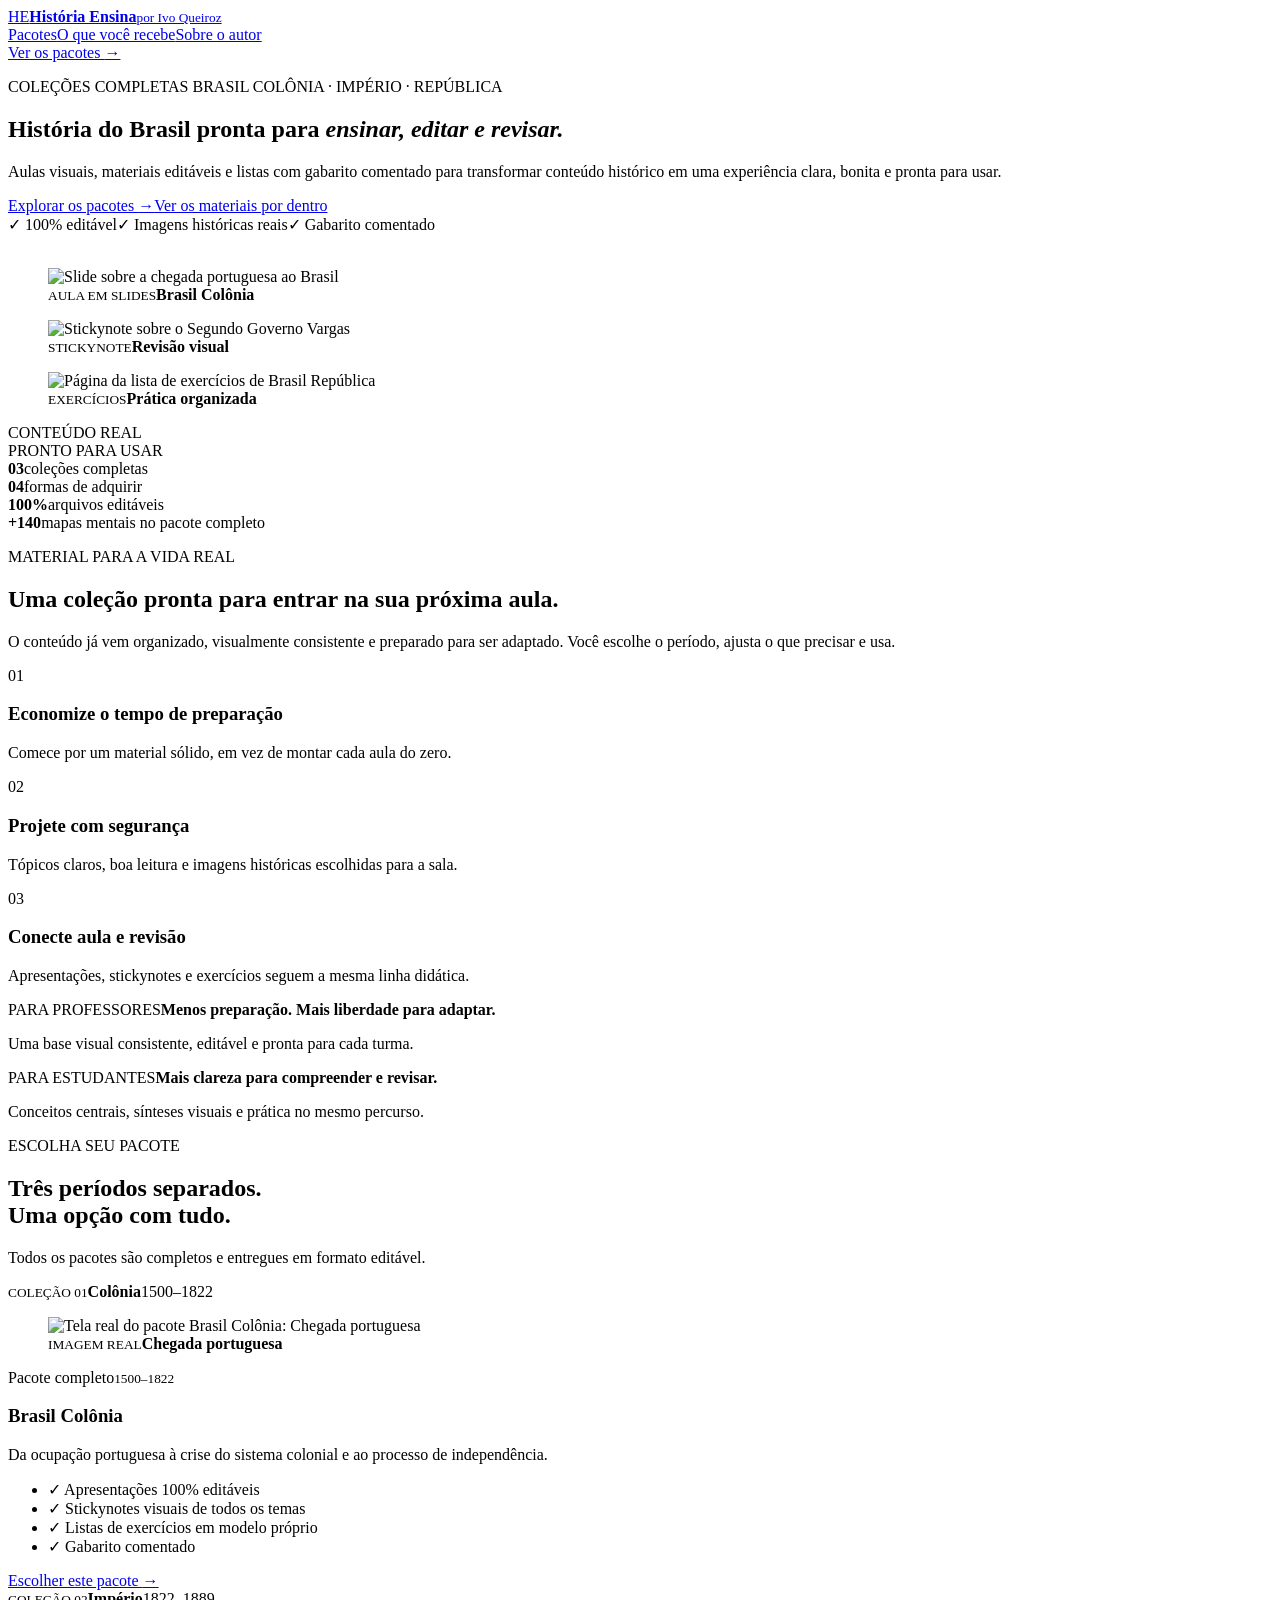
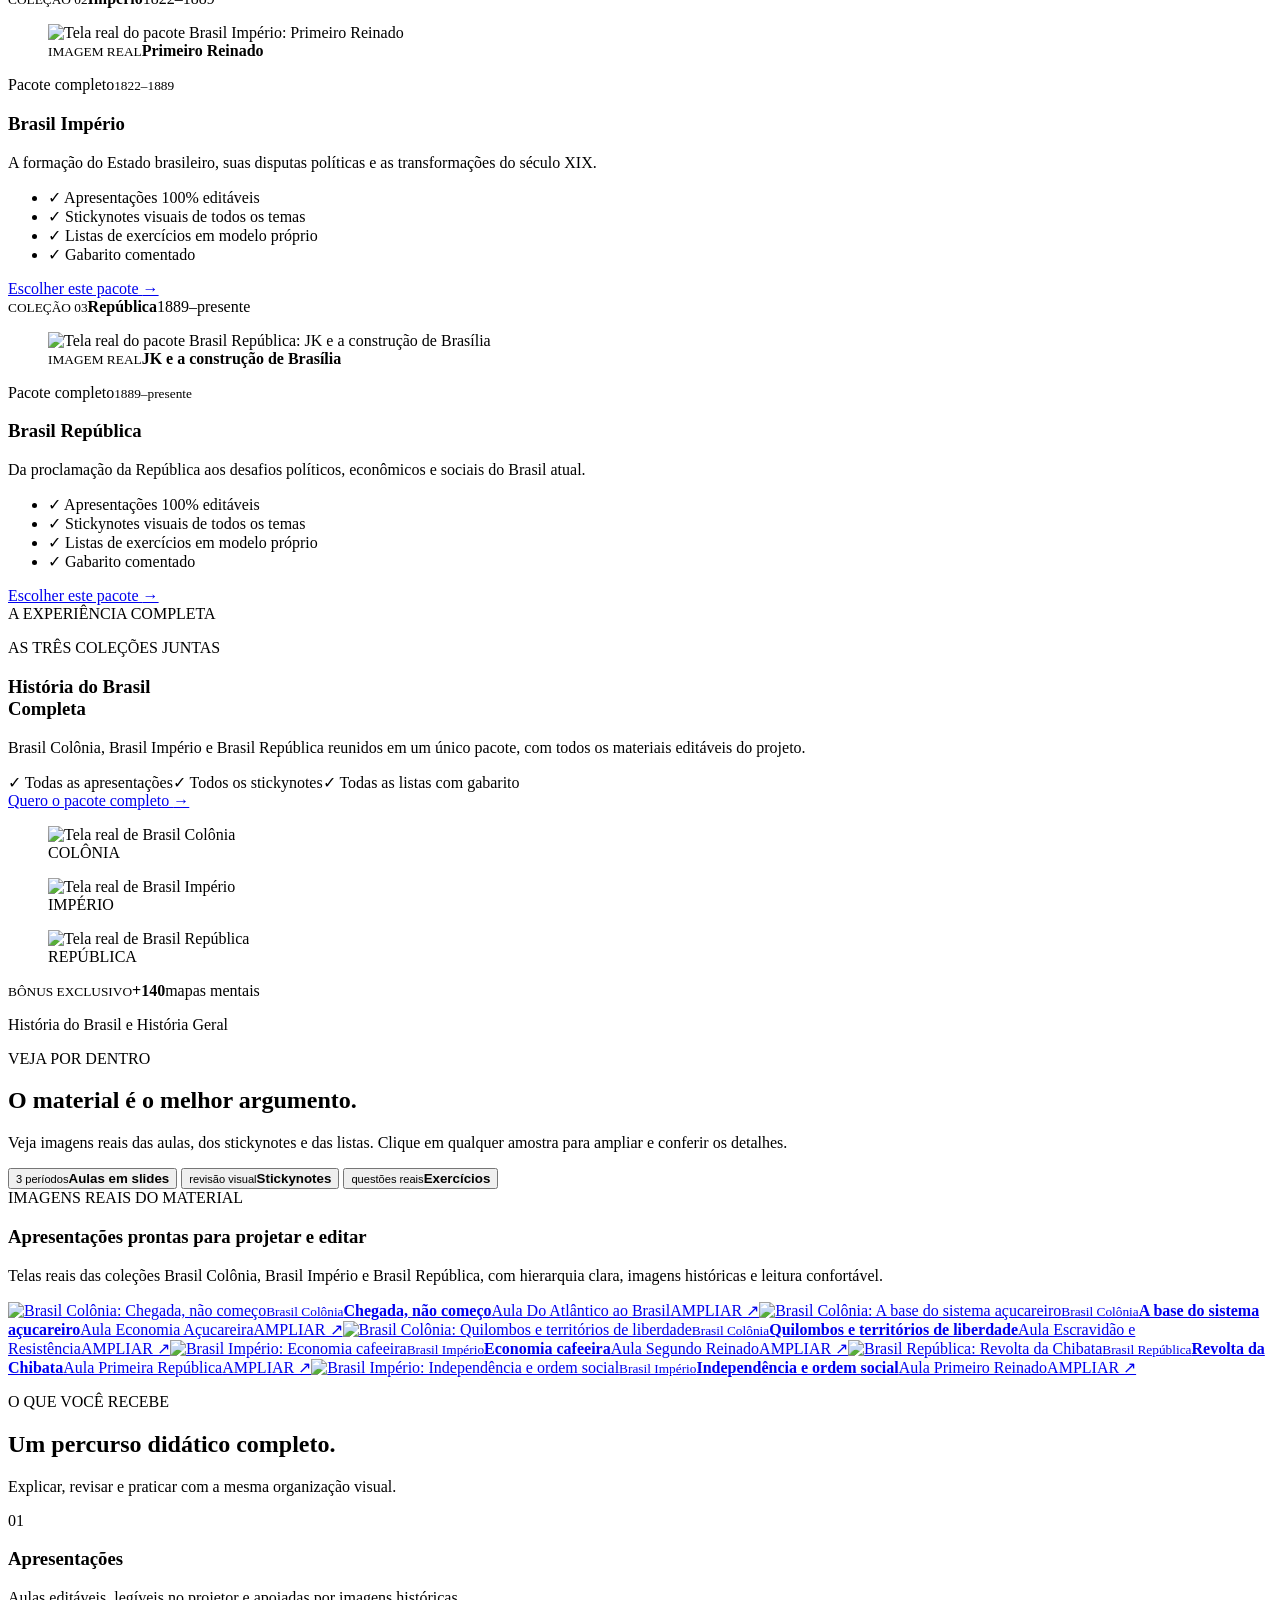
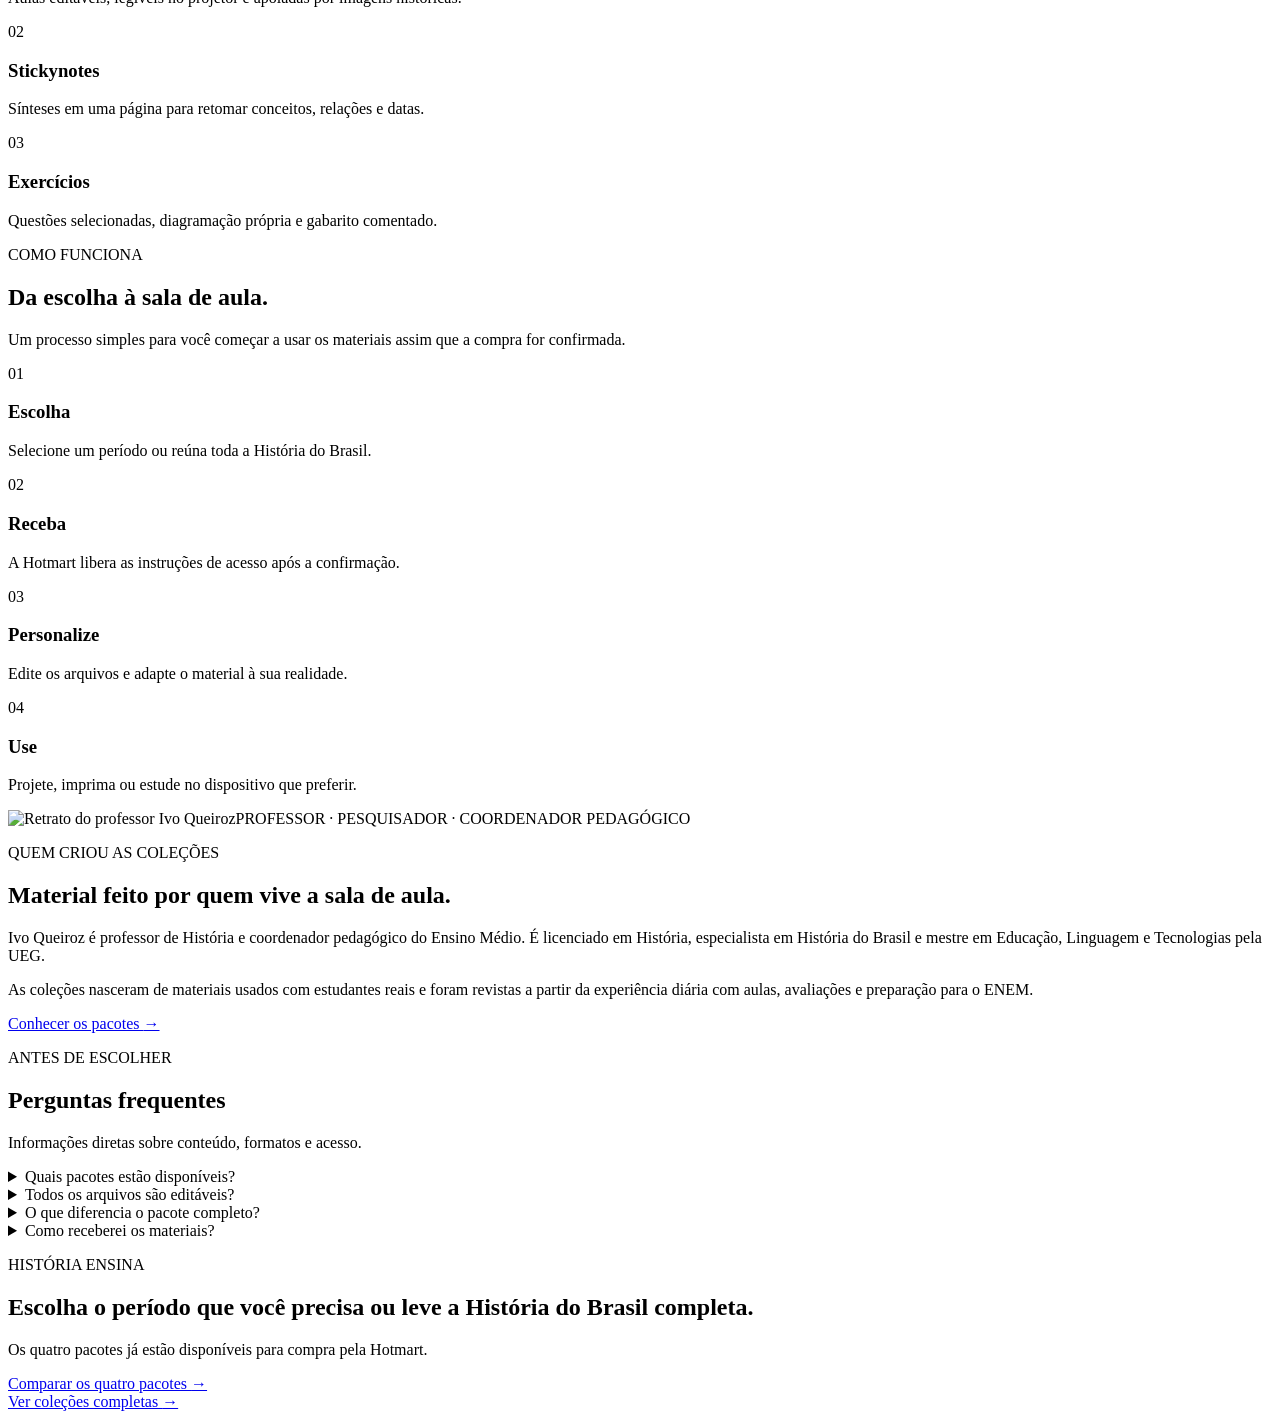
==== index.html @ 0bbeca76 "Migrate História Ensina site to GitHub Pages Static sales page, verification file, domain configurat" ====
<!doctype html>
<html lang="pt-BR">
<head>
  <meta charset="utf-8">
  <meta name="viewport" content="width=device-width, initial-scale=1">
  <title>História Ensina | Coleções de História do Brasil</title>
  <meta name="description" content="Brasil Colônia, Brasil Império e Brasil República em pacotes completos com apresentações editáveis, stickynotes e listas com gabarito comentado.">
  <link rel="canonical" href="https://historiaensina.com.br/">
  <meta name="robots" content="index, follow, max-image-preview:large">
  <meta property="og:title" content="História Ensina | História do Brasil pronta para usar">
  <meta property="og:description" content="Três coleções completas e uma opção com toda a História do Brasil e mais de 140 mapas mentais.">
  <meta property="og:type" content="website">
  <meta property="og:url" content="https://historiaensina.com.br/">
  <meta property="og:locale" content="pt_BR">
  <meta property="og:site_name" content="História Ensina">
  <meta property="og:image" content="https://historiaensina.com.br/og.png">
  <meta property="og:image:width" content="1200">
  <meta property="og:image:height" content="630">
  <meta property="og:image:alt" content="História Ensina, materiais de História do Brasil">
  <meta name="twitter:card" content="summary_large_image">
  <meta name="twitter:title" content="História Ensina | História do Brasil pronta para usar">
  <meta name="twitter:description" content="Três coleções completas e uma opção com toda a História do Brasil e mais de 140 mapas mentais.">
  <meta name="twitter:image" content="https://historiaensina.com.br/og.png">
  <link rel="icon" href="/favicon.svg" type="image/svg+xml">
  <link rel="preload" href="/materials/aula-republica-jk-brasilia.webp" as="image" type="image/webp">
  <link rel="preload" href="/materials/aula-colonia-chegada.webp" as="image" type="image/webp">
  <link rel="preload" href="/materials/stickynote-republica-vargas.webp" as="image" type="image/webp">
  <link rel="preload" href="/materials/exercicios-republica-abertura.webp" as="image" type="image/webp">
  <link rel="preload" href="/images/ivo-queiroz.webp" as="image" type="image/webp">
  <link rel="stylesheet" href="/assets/styles.css">
  <script defer src="/assets/site.js"></script>
  <script type="application/ld+json">
    {
      "@context": "https://schema.org",
      "@type": "WebSite",
      "name": "História Ensina",
      "url": "https://historiaensina.com.br/",
      "inLanguage": "pt-BR",
      "description": "Coleções de História do Brasil com apresentações editáveis, stickynotes e listas de exercícios com gabarito comentado."
    }
  </script>
</head>
<body>
<main>
  <header class="siteHeader">
    <nav class="navShell" aria-label="Navegação principal">
      <a class="brandV2" href="#inicio" aria-label="História Ensina, início"><span class="brandMonogram">HE</span><span class="brandWords"><strong>História Ensina</strong><small>por Ivo Queiroz</small></span></a>
      <div class="navLinksV2"><a href="#oferta">Pacotes</a><a href="#materiais">O que você recebe</a><a href="#autor">Sobre o autor</a></div>
      <a class="navCta" href="#oferta">Ver os pacotes <span aria-hidden="true">→</span></a>
    </nav>
  </header>

  <section class="heroV2" id="inicio">
    <div class="heroCopyV2">
      <p class="heroKicker"><span>COLEÇÕES COMPLETAS</span> BRASIL COLÔNIA · IMPÉRIO · REPÚBLICA</p>
      <h1>História do Brasil pronta para <em>ensinar, editar e revisar.</em></h1>
      <p class="heroLead">Aulas visuais, materiais editáveis e listas com gabarito comentado para transformar conteúdo histórico em uma experiência clara, bonita e pronta para usar.</p>
      <div class="heroActionsV2"><a class="primaryCta" href="#oferta">Explorar os pacotes <span aria-hidden="true">→</span></a><a class="secondaryCta" href="#materiais">Ver os materiais por dentro</a></div>
      <div class="trustRow" aria-label="Características dos materiais"><span><span aria-hidden="true" class="check">✓</span> 100% editável</span><span><span aria-hidden="true" class="check">✓</span> Imagens históricas reais</span><span><span aria-hidden="true" class="check">✓</span> Gabarito comentado</span></div>
    </div>
    <div class="productShowcase" aria-label="Showroom dos materiais das coleções">
      <div class="showcaseGlow" aria-hidden="true"></div><div class="showcaseBackdrop" aria-hidden="true"><img src="/materials/aula-republica-jk-brasilia.webp" alt="" fetchpriority="high"></div>
      <figure class="showcaseMaterial showcaseMain"><span class="showcaseImageFrame"><img src="/materials/aula-colonia-chegada.webp" alt="Slide sobre a chegada portuguesa ao Brasil" fetchpriority="high"></span><figcaption><small>AULA EM SLIDES</small><strong>Brasil Colônia</strong></figcaption></figure>
      <figure class="showcaseMaterial showcaseNote"><span class="showcaseImageFrame"><img src="/materials/stickynote-republica-vargas.webp" alt="Stickynote sobre o Segundo Governo Vargas" fetchpriority="high"></span><figcaption><small>STICKYNOTE</small><strong>Revisão visual</strong></figcaption></figure>
      <figure class="showcaseMaterial showcaseExercise"><span class="showcaseImageFrame"><img src="/materials/exercicios-republica-abertura.webp" alt="Página da lista de exercícios de Brasil República" fetchpriority="high"></span><figcaption><small>EXERCÍCIOS</small><strong>Prática organizada</strong></figcaption></figure>
      <span class="showcaseBadge">CONTEÚDO REAL<br>PRONTO PARA USAR</span>
    </div>
  </section>

  <section class="signalBar" aria-label="Resumo das ofertas"><div><strong>03</strong><span>coleções completas</span></div><div><strong>04</strong><span>formas de adquirir</span></div><div><strong>100%</strong><span>arquivos editáveis</span></div><div><strong>+140</strong><span>mapas mentais no pacote completo</span></div></section>

  <section class="commerceIntro">
    <div class="commerceStatement"><p class="sectionLabel">MATERIAL PARA A VIDA REAL</p><h2>Uma coleção pronta para entrar na sua próxima aula.</h2><p>O conteúdo já vem organizado, visualmente consistente e preparado para ser adaptado. Você escolhe o período, ajusta o que precisar e usa.</p></div>
    <div class="benefitRail"><article><span>01</span><div><h3>Economize o tempo de preparação</h3><p>Comece por um material sólido, em vez de montar cada aula do zero.</p></div></article><article><span>02</span><div><h3>Projete com segurança</h3><p>Tópicos claros, boa leitura e imagens históricas escolhidas para a sala.</p></div></article><article><span>03</span><div><h3>Conecte aula e revisão</h3><p>Apresentações, stickynotes e exercícios seguem a mesma linha didática.</p></div></article></div>
    <div class="audienceCompact" id="publico"><article><span>PARA PROFESSORES</span><strong>Menos preparação. Mais liberdade para adaptar.</strong><p>Uma base visual consistente, editável e pronta para cada turma.</p></article><article><span>PARA ESTUDANTES</span><strong>Mais clareza para compreender e revisar.</strong><p>Conceitos centrais, sínteses visuais e prática no mesmo percurso.</p></article></div>
  </section>

  <section class="packagesSection" id="oferta">
    <div class="sectionHeading centered"><p class="sectionLabel">ESCOLHA SEU PACOTE</p><h2>Três períodos separados.<br>Uma opção com tudo.</h2><p>Todos os pacotes são completos e entregues em formato editável.</p></div>
    <div class="packageGrid" aria-label="Coleções vendidas separadamente">
      <article class="packageCard package-colonia"><div class="packageVisual"><div class="packageCover"><small>COLEÇÃO 01</small><strong>Colônia</strong><span>1500–1822</span></div><figure class="packageMaterialPreview"><span><img src="/materials/aula-colonia-chegada.webp" alt="Tela real do pacote Brasil Colônia: Chegada portuguesa" loading="lazy"></span><figcaption><small>IMAGEM REAL</small><strong>Chegada portuguesa</strong></figcaption></figure></div><div class="packageBody"><div class="packageMeta"><span>Pacote completo</span><small>1500–1822</small></div><h3>Brasil Colônia</h3><p>Da ocupação portuguesa à crise do sistema colonial e ao processo de independência.</p><ul><li><span aria-hidden="true" class="check">✓</span> Apresentações 100% editáveis</li><li><span aria-hidden="true" class="check">✓</span> Stickynotes visuais de todos os temas</li><li><span aria-hidden="true" class="check">✓</span> Listas de exercícios em modelo próprio</li><li><span aria-hidden="true" class="check">✓</span> Gabarito comentado</li></ul><a class="packageCta" href="https://pay.hotmart.com/G107340989S?bid=1787771971163" target="_blank" rel="noopener noreferrer" aria-label="Comprar Brasil Colônia pela Hotmart">Escolher este pacote <span aria-hidden="true">→</span></a></div></article>
      <article class="packageCard package-imperio"><div class="packageVisual"><div class="packageCover"><small>COLEÇÃO 02</small><strong>Império</strong><span>1822–1889</span></div><figure class="packageMaterialPreview"><span><img src="/materials/aula-imperio-primeiro-reinado.webp" alt="Tela real do pacote Brasil Império: Primeiro Reinado" loading="lazy"></span><figcaption><small>IMAGEM REAL</small><strong>Primeiro Reinado</strong></figcaption></figure></div><div class="packageBody"><div class="packageMeta"><span>Pacote completo</span><small>1822–1889</small></div><h3>Brasil Império</h3><p>A formação do Estado brasileiro, suas disputas políticas e as transformações do século XIX.</p><ul><li><span aria-hidden="true" class="check">✓</span> Apresentações 100% editáveis</li><li><span aria-hidden="true" class="check">✓</span> Stickynotes visuais de todos os temas</li><li><span aria-hidden="true" class="check">✓</span> Listas de exercícios em modelo próprio</li><li><span aria-hidden="true" class="check">✓</span> Gabarito comentado</li></ul><a class="packageCta" href="https://pay.hotmart.com/D107291950U" target="_blank" rel="noopener noreferrer" aria-label="Comprar Brasil Império pela Hotmart">Escolher este pacote <span aria-hidden="true">→</span></a></div></article>
      <article class="packageCard package-republica"><div class="packageVisual"><div class="packageCover"><small>COLEÇÃO 03</small><strong>República</strong><span>1889–presente</span></div><figure class="packageMaterialPreview"><span><img src="/materials/aula-republica-jk-brasilia.webp" alt="Tela real do pacote Brasil República: JK e a construção de Brasília" loading="lazy"></span><figcaption><small>IMAGEM REAL</small><strong>JK e a construção de Brasília</strong></figcaption></figure></div><div class="packageBody"><div class="packageMeta"><span>Pacote completo</span><small>1889–presente</small></div><h3>Brasil República</h3><p>Da proclamação da República aos desafios políticos, econômicos e sociais do Brasil atual.</p><ul><li><span aria-hidden="true" class="check">✓</span> Apresentações 100% editáveis</li><li><span aria-hidden="true" class="check">✓</span> Stickynotes visuais de todos os temas</li><li><span aria-hidden="true" class="check">✓</span> Listas de exercícios em modelo próprio</li><li><span aria-hidden="true" class="check">✓</span> Gabarito comentado</li></ul><a class="packageCta" href="https://pay.hotmart.com/F107254344I?bid=1787686997070" target="_blank" rel="noopener noreferrer" aria-label="Comprar Brasil República pela Hotmart">Escolher este pacote <span aria-hidden="true">→</span></a></div></article>
    </div>
    <article class="completePackage"><div class="completeCopy"><span class="bestChoice">A EXPERIÊNCIA COMPLETA</span><p class="completeEyebrow">AS TRÊS COLEÇÕES JUNTAS</p><h3>História do Brasil<br>Completa</h3><p>Brasil Colônia, Brasil Império e Brasil República reunidos em um único pacote, com todos os materiais editáveis do projeto.</p><div class="completeChecks"><span><span aria-hidden="true" class="check">✓</span> Todas as apresentações</span><span><span aria-hidden="true" class="check">✓</span> Todos os stickynotes</span><span><span aria-hidden="true" class="check">✓</span> Todas as listas com gabarito</span></div><a class="completeCta" href="https://pay.hotmart.com/J107341314R?bid=1787772939563" target="_blank" rel="noopener noreferrer" aria-label="Comprar História do Brasil Completa pela Hotmart">Quero o pacote completo <span aria-hidden="true">→</span></a></div><div class="completeVisual" aria-label="As três coleções e o bônus de mapas mentais"><figure class="completeMaterial cColonia"><img src="/materials/aula-colonia-chegada.webp" alt="Tela real de Brasil Colônia" loading="lazy"><figcaption>COLÔNIA</figcaption></figure><figure class="completeMaterial cImperio"><img src="/materials/aula-imperio-primeiro-reinado.webp" alt="Tela real de Brasil Império" loading="lazy"><figcaption>IMPÉRIO</figcaption></figure><figure class="completeMaterial cRepublica"><img src="/materials/aula-republica-jk-brasilia.webp" alt="Tela real de Brasil República" loading="lazy"><figcaption>REPÚBLICA</figcaption></figure><div class="mapsBonus"><small>BÔNUS EXCLUSIVO</small><strong>+140</strong><span>mapas mentais</span><p>História do Brasil e História Geral</p></div></div></article>
  </section>

  <section class="gallerySection" id="materiais">
    <div class="sectionHeading splitHeading"><div><p class="sectionLabel">VEJA POR DENTRO</p><h2>O material é o melhor argumento.</h2></div><p>Veja imagens reais das aulas, dos stickynotes e das listas. Clique em qualquer amostra para ampliar e conferir os detalhes.</p></div>
    <div class="galleryTabs" role="tablist" aria-label="Escolha um tipo de material para visualizar">
      <button type="button" role="tab" aria-selected="true" aria-controls="gallery-panel-aulas" class="galleryTab aulas active" data-gallery="aulas"><small>3 períodos</small><strong>Aulas em slides</strong></button>
      <button type="button" role="tab" aria-selected="false" aria-controls="gallery-panel-stickynotes" class="galleryTab stickynotes" data-gallery="stickynotes" tabindex="-1"><small>revisão visual</small><strong>Stickynotes</strong></button>
      <button type="button" role="tab" aria-selected="false" aria-controls="gallery-panel-exercicios" class="galleryTab exercicios" data-gallery="exercicios" tabindex="-1"><small>questões reais</small><strong>Exercícios</strong></button>
    </div>
    <div class="galleryPanel toneAulas aulas" id="gallery-panel-aulas" role="tabpanel" aria-live="polite"><div class="galleryPanelIntro"><div><span class="realMaterialSeal">IMAGENS REAIS DO MATERIAL</span><h3>Apresentações prontas para projetar e editar</h3></div><p>Telas reais das coleções Brasil Colônia, Brasil Império e Brasil República, com hierarquia clara, imagens históricas e leitura confortável.</p></div><div class="materialSamplesGrid"><a class="materialSampleCard landscape" href="/materials/aula-colonia-chegada.webp" target="_blank" rel="noopener noreferrer" aria-label="Ampliar amostra: Chegada, não começo"><span class="materialImageFrame"><img alt="Brasil Colônia: Chegada, não começo" loading="lazy" src="/materials/aula-colonia-chegada.webp"></span><span class="materialSampleCaption"><small>Brasil Colônia</small><strong>Chegada, não começo</strong><span>Aula Do Atlântico ao Brasil</span></span><span class="materialZoom" aria-hidden="true">AMPLIAR ↗</span></a><a class="materialSampleCard landscape" href="/materials/aula-colonia-acucar.webp" target="_blank" rel="noopener noreferrer" aria-label="Ampliar amostra: A base do sistema açucareiro"><span class="materialImageFrame"><img alt="Brasil Colônia: A base do sistema açucareiro" loading="lazy" src="/materials/aula-colonia-acucar.webp"></span><span class="materialSampleCaption"><small>Brasil Colônia</small><strong>A base do sistema açucareiro</strong><span>Aula Economia Açucareira</span></span><span class="materialZoom" aria-hidden="true">AMPLIAR ↗</span></a><a class="materialSampleCard landscape" href="/materials/aula-colonia-quilombos.webp" target="_blank" rel="noopener noreferrer" aria-label="Ampliar amostra: Quilombos e territórios de liberdade"><span class="materialImageFrame"><img alt="Brasil Colônia: Quilombos e territórios de liberdade" loading="lazy" src="/materials/aula-colonia-quilombos.webp"></span><span class="materialSampleCaption"><small>Brasil Colônia</small><strong>Quilombos e territórios de liberdade</strong><span>Aula Escravidão e Resistência</span></span><span class="materialZoom" aria-hidden="true">AMPLIAR ↗</span></a><a class="materialSampleCard landscape" href="/materials/aula-imperio-cafe.webp" target="_blank" rel="noopener noreferrer" aria-label="Ampliar amostra: Economia cafeeira"><span class="materialImageFrame"><img alt="Brasil Império: Economia cafeeira" loading="lazy" src="/materials/aula-imperio-cafe.webp"></span><span class="materialSampleCaption"><small>Brasil Império</small><strong>Economia cafeeira</strong><span>Aula Segundo Reinado</span></span><span class="materialZoom" aria-hidden="true">AMPLIAR ↗</span></a><a class="materialSampleCard landscape" href="/materials/aula-republica-chibata.webp" target="_blank" rel="noopener noreferrer" aria-label="Ampliar amostra: Revolta da Chibata"><span class="materialImageFrame"><img alt="Brasil República: Revolta da Chibata" loading="lazy" src="/materials/aula-republica-chibata.webp"></span><span class="materialSampleCaption"><small>Brasil República</small><strong>Revolta da Chibata</strong><span>Aula Primeira República</span></span><span class="materialZoom" aria-hidden="true">AMPLIAR ↗</span></a><a class="materialSampleCard landscape" href="/materials/aula-imperio-independencia-escravidao.webp" target="_blank" rel="noopener noreferrer" aria-label="Ampliar amostra: Independência e ordem social"><span class="materialImageFrame"><img alt="Brasil Império: Independência e ordem social" loading="lazy" src="/materials/aula-imperio-independencia-escravidao.webp"></span><span class="materialSampleCaption"><small>Brasil Império</small><strong>Independência e ordem social</strong><span>Aula Primeiro Reinado</span></span><span class="materialZoom" aria-hidden="true">AMPLIAR ↗</span></a></div></div>
    <div class="galleryPanel toneStickynotes stickynotes" id="gallery-panel-stickynotes" role="tabpanel" aria-live="polite" hidden><div class="galleryPanelIntro"><div><span class="realMaterialSeal">IMAGENS REAIS DO MATERIAL</span><h3>Sínteses visuais para revisar sem perder contexto</h3></div><p>Exemplos reais de resumos em uma página, com conceitos, relações e datas organizados para consulta rápida.</p></div><div class="materialSamplesGrid"><a class="materialSampleCard landscape" href="/materials/stickynote-colonia-acucar.webp" target="_blank" rel="noopener noreferrer" aria-label="Ampliar amostra: Economia açucareira"><span class="materialImageFrame"><img alt="Brasil Colônia: Economia açucareira" loading="lazy" src="/materials/stickynote-colonia-acucar.webp"></span><span class="materialSampleCaption"><small>Brasil Colônia</small><strong>Economia açucareira</strong><span>Sticky note de revisão</span></span><span class="materialZoom" aria-hidden="true">AMPLIAR ↗</span></a><a class="materialSampleCard landscape" href="/materials/stickynote-republica-primeira.webp" target="_blank" rel="noopener noreferrer" aria-label="Ampliar amostra: Primeira República"><span class="materialImageFrame"><img alt="Brasil República: Primeira República" loading="lazy" src="/materials/stickynote-republica-primeira.webp"></span><span class="materialSampleCaption"><small>Brasil República</small><strong>Primeira República</strong><span>Sticky note de revisão</span></span><span class="materialZoom" aria-hidden="true">AMPLIAR ↗</span></a><a class="materialSampleCard landscape" href="/materials/stickynote-republica-vargas.webp" target="_blank" rel="noopener noreferrer" aria-label="Ampliar amostra: Segundo Governo Vargas"><span class="materialImageFrame"><img alt="Brasil República: Segundo Governo Vargas" loading="lazy" src="/materials/stickynote-republica-vargas.webp"></span><span class="materialSampleCaption"><small>Brasil República</small><strong>Segundo Governo Vargas</strong><span>Sticky note de revisão</span></span><span class="materialZoom" aria-hidden="true">AMPLIAR ↗</span></a></div></div>
    <div class="galleryPanel toneExercicios exercicios" id="gallery-panel-exercicios" role="tabpanel" aria-live="polite" hidden><div class="galleryPanelIntro"><div><span class="realMaterialSeal">IMAGENS REAIS DO MATERIAL</span><h3>Listas organizadas para praticar e consolidar</h3></div><p>Páginas reais da lista Brasil República, com modelo próprio, questões selecionadas e recursos visuais preservados no enquadramento.</p></div><div class="materialSamplesGrid"><a class="materialSampleCard portrait" href="/materials/exercicios-republica-abertura.webp" target="_blank" rel="noopener noreferrer" aria-label="Ampliar amostra: Abertura da lista"><span class="materialImageFrame"><img alt="Brasil República: Abertura da lista" loading="lazy" src="/materials/exercicios-republica-abertura.webp"></span><span class="materialSampleCaption"><small>Brasil República</small><strong>Abertura da lista</strong><span>Questões com tabelas históricas</span></span><span class="materialZoom" aria-hidden="true">AMPLIAR ↗</span></a><a class="materialSampleCard portrait" href="/materials/exercicios-republica-questoes.webp" target="_blank" rel="noopener noreferrer" aria-label="Ampliar amostra: Questões com recurso visual"><span class="materialImageFrame"><img alt="Brasil República: Questões com recurso visual" loading="lazy" src="/materials/exercicios-republica-questoes.webp"></span><span class="materialSampleCaption"><small>Brasil República</small><strong>Questões com recurso visual</strong><span>Diagramação em modelo próprio</span></span><span class="materialZoom" aria-hidden="true">AMPLIAR ↗</span></a></div></div>
  </section>

  <section class="includedSection"><div class="includedCompact"><div class="includedCompactIntro"><p class="sectionLabel">O QUE VOCÊ RECEBE</p><h2>Um percurso didático completo.</h2><p>Explicar, revisar e praticar com a mesma organização visual.</p></div><div class="includedCompactItems"><article><span>01</span><div><h3>Apresentações</h3><p>Aulas editáveis, legíveis no projetor e apoiadas por imagens históricas.</p></div></article><article><span>02</span><div><h3>Stickynotes</h3><p>Sínteses em uma página para retomar conceitos, relações e datas.</p></div></article><article><span>03</span><div><h3>Exercícios</h3><p>Questões selecionadas, diagramação própria e gabarito comentado.</p></div></article></div></div></section>
  <section class="stepsV2"><div class="sectionHeading splitHeading"><div><p class="sectionLabel">COMO FUNCIONA</p><h2>Da escolha à sala de aula.</h2></div><p>Um processo simples para você começar a usar os materiais assim que a compra for confirmada.</p></div><div class="stepsGridV2"><article><span>01</span><h3>Escolha</h3><p>Selecione um período ou reúna toda a História do Brasil.</p></article><article><span>02</span><h3>Receba</h3><p>A Hotmart libera as instruções de acesso após a confirmação.</p></article><article><span>03</span><h3>Personalize</h3><p>Edite os arquivos e adapte o material à sua realidade.</p></article><article><span>04</span><h3>Use</h3><p>Projete, imprima ou estude no dispositivo que preferir.</p></article></div></section>
  <section class="authorV2" id="autor"><div class="authorImage"><img src="/images/ivo-queiroz.webp" alt="Retrato do professor Ivo Queiroz" loading="lazy"><span>PROFESSOR · PESQUISADOR · COORDENADOR PEDAGÓGICO</span></div><div class="authorContent"><p class="sectionLabel lightLabel">QUEM CRIOU AS COLEÇÕES</p><h2>Material feito por quem vive a sala de aula.</h2><p>Ivo Queiroz é professor de História e coordenador pedagógico do Ensino Médio. É licenciado em História, especialista em História do Brasil e mestre em Educação, Linguagem e Tecnologias pela UEG.</p><p>As coleções nasceram de materiais usados com estudantes reais e foram revistas a partir da experiência diária com aulas, avaliações e preparação para o ENEM.</p><a href="#oferta">Conhecer os pacotes <span aria-hidden="true">→</span></a></div></section>
  <section class="faqV2"><div class="faqHeading"><p class="sectionLabel">ANTES DE ESCOLHER</p><h2>Perguntas frequentes</h2><p>Informações diretas sobre conteúdo, formatos e acesso.</p></div><div class="faqListV2"><details><summary>Quais pacotes estão disponíveis?</summary><p>Brasil Colônia, Brasil Império, Brasil República e História do Brasil Completa, que reúne as três coleções.</p></details><details><summary>Todos os arquivos são editáveis?</summary><p>Sim. Os pacotes são entregues com apresentações, stickynotes e listas em formatos que permitem personalização.</p></details><details><summary>O que diferencia o pacote completo?</summary><p>Ele reúne as três coleções e acrescenta o bônus de mais de 140 mapas mentais de História do Brasil e História Geral.</p></details><details><summary>Como receberei os materiais?</summary><p>Após a confirmação da compra, a Hotmart enviará as instruções de acesso ao conteúdo.</p></details></div></section>
  <section class="closingV2" id="compra"><p class="sectionLabel lightLabel">HISTÓRIA ENSINA</p><h2>Escolha o período que você precisa ou leve a História do Brasil completa.</h2><p>Os quatro pacotes já estão disponíveis para compra pela Hotmart.</p><a href="#oferta">Comparar os quatro pacotes <span aria-hidden="true">→</span></a></section>
  <a class="mobileStickyCta" href="#oferta">Ver coleções completas <span aria-hidden="true">→</span></a>
</main>
</body>
</html>
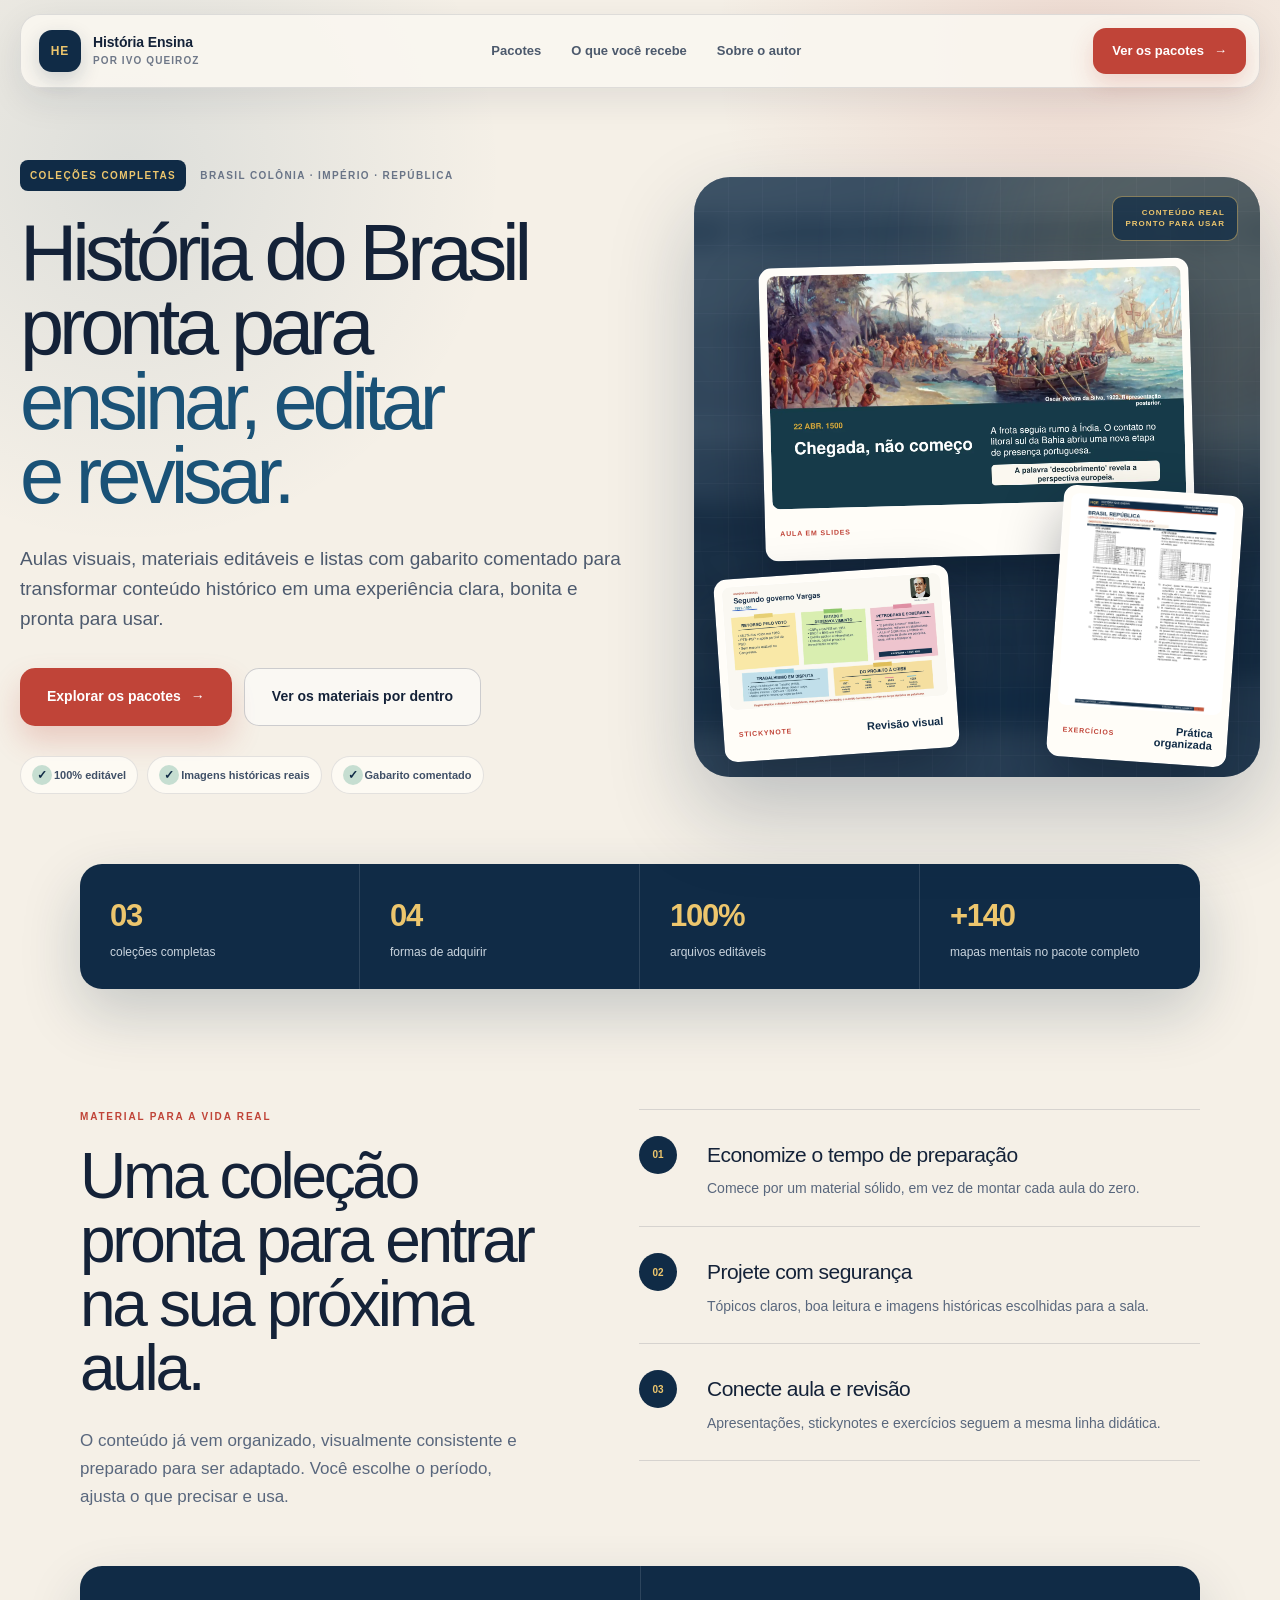
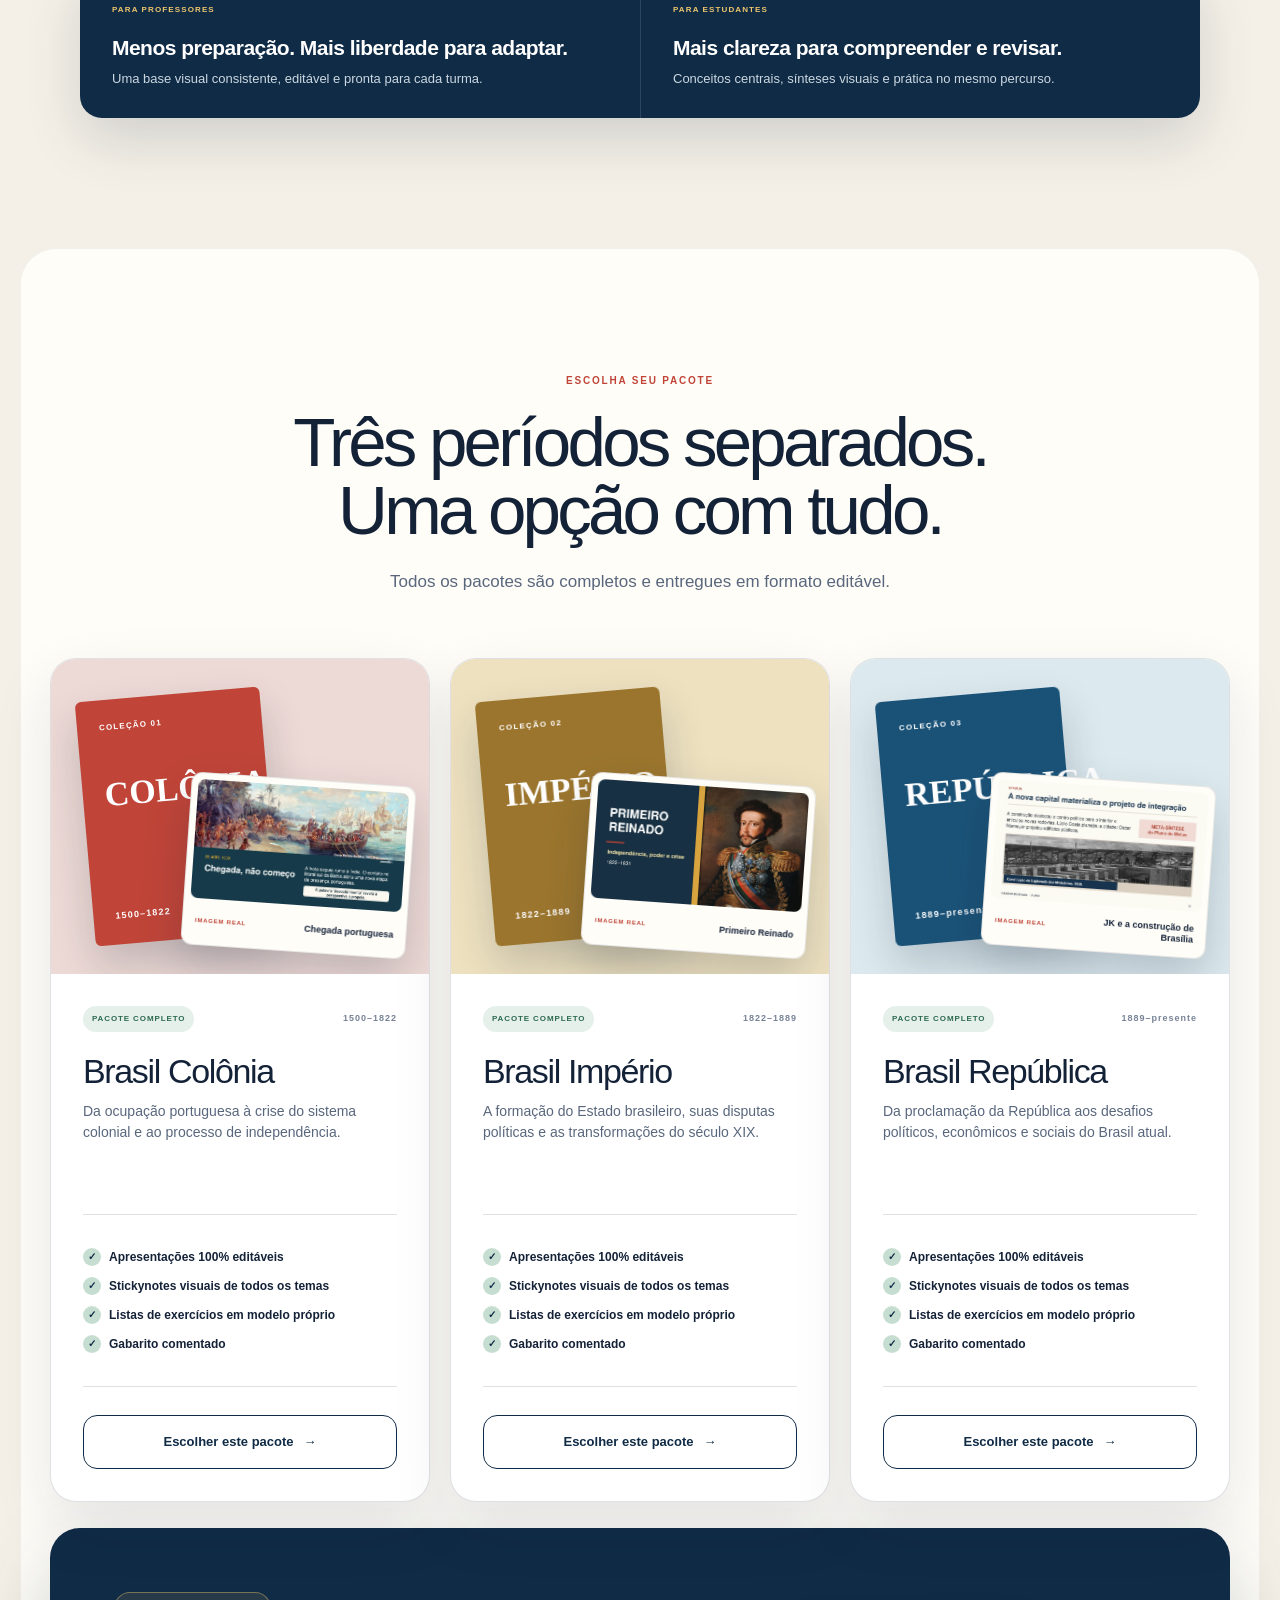
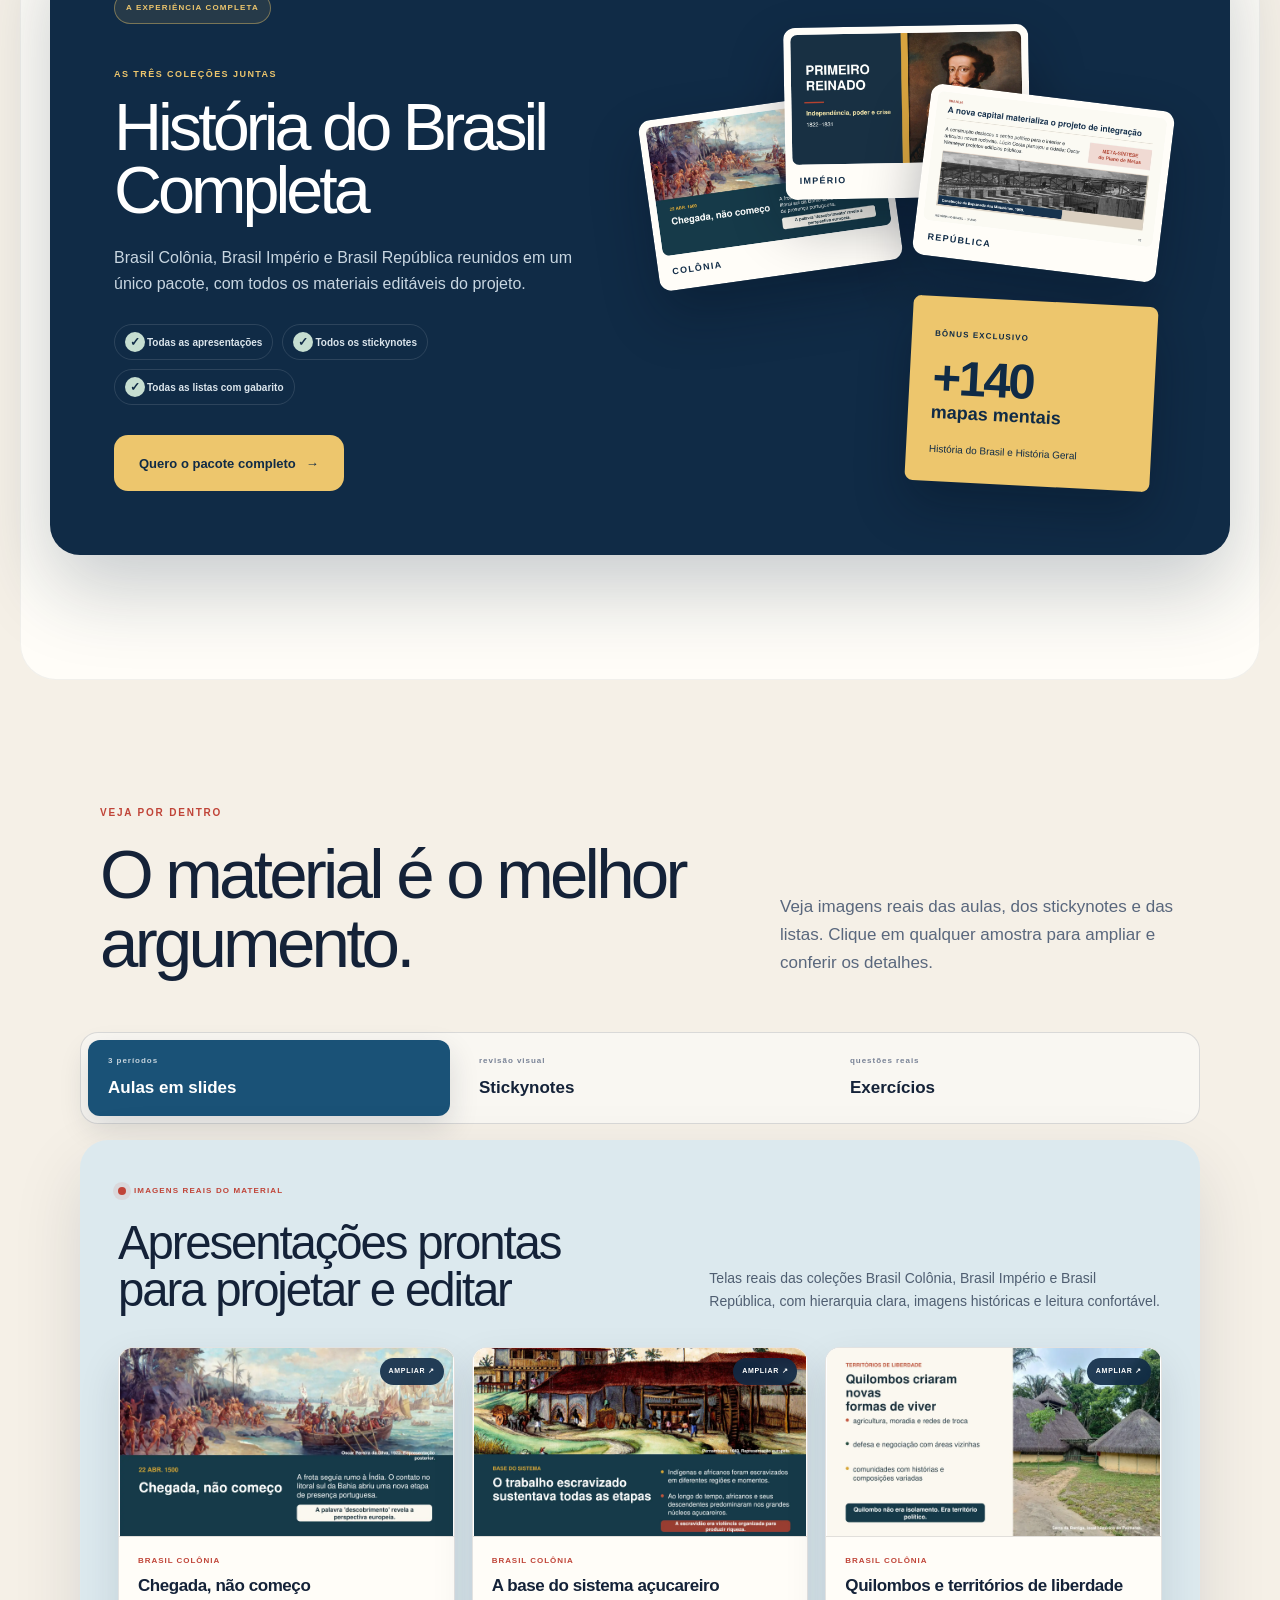
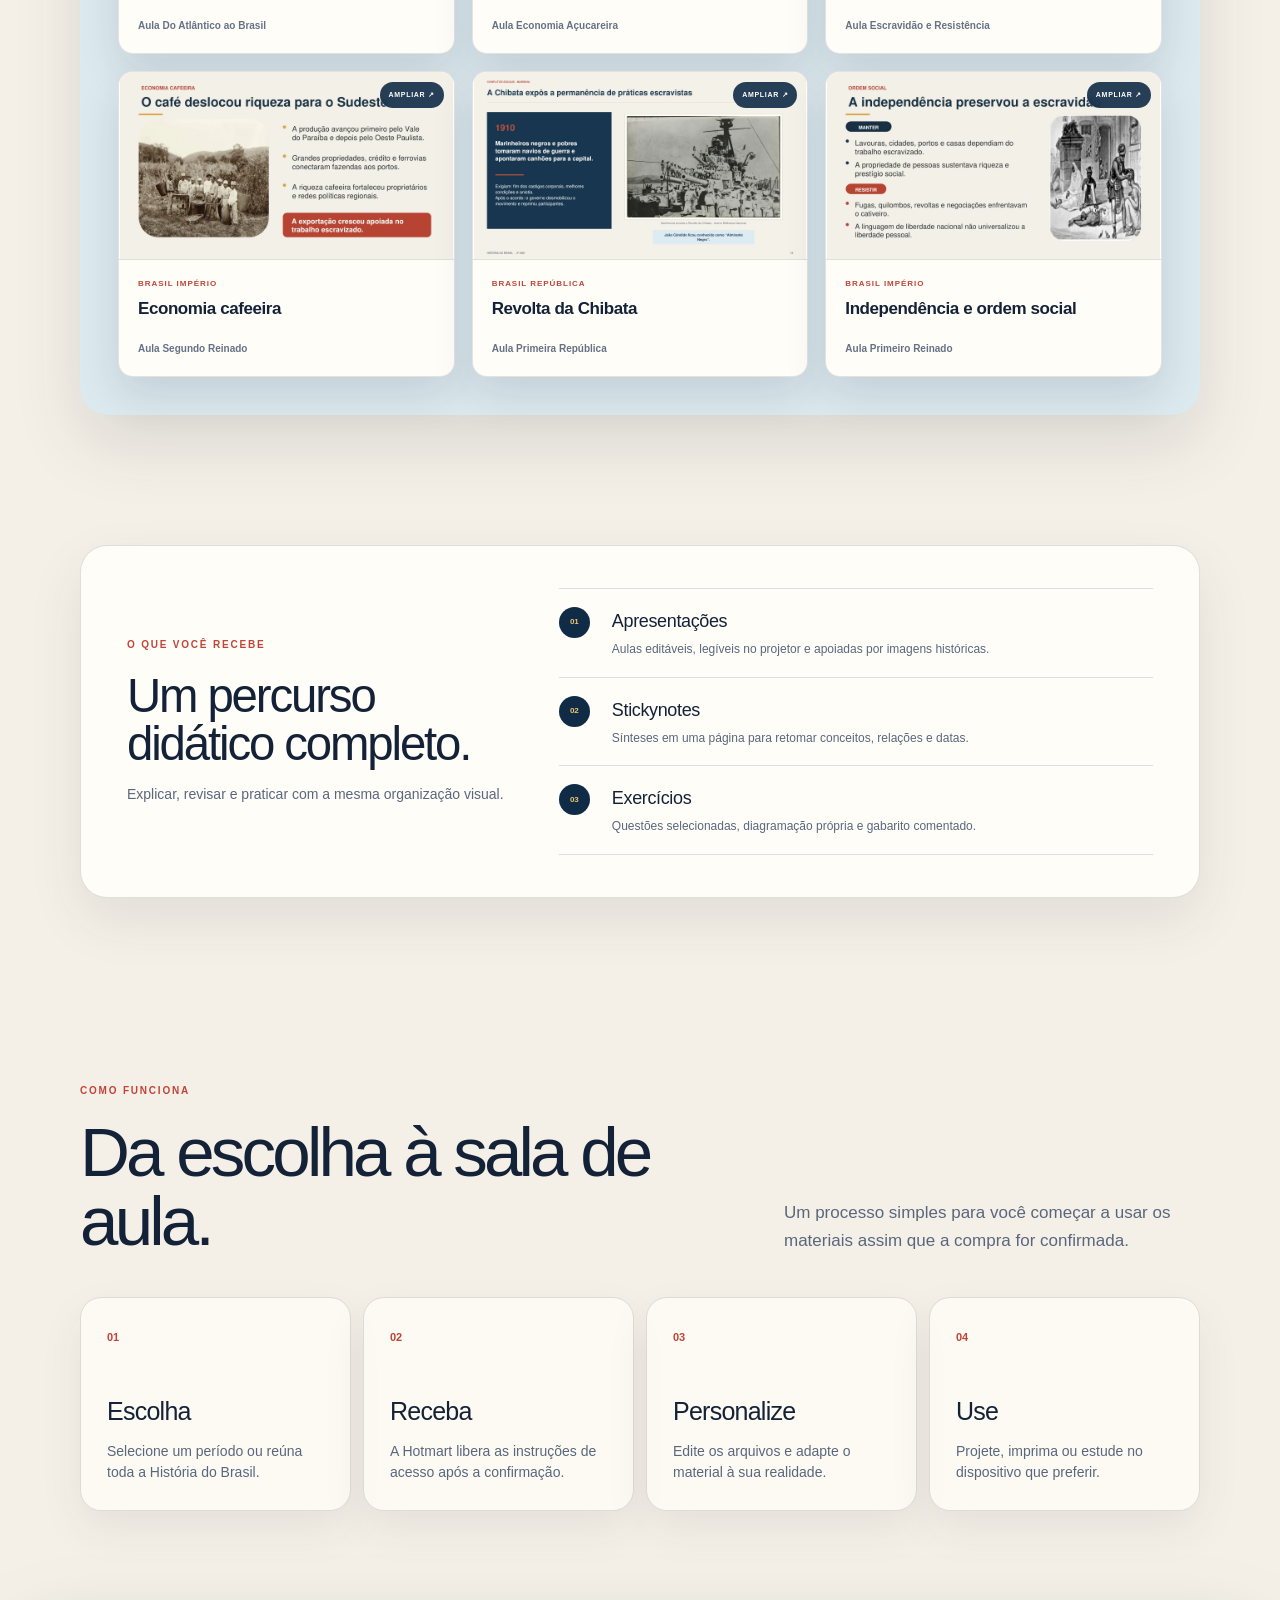
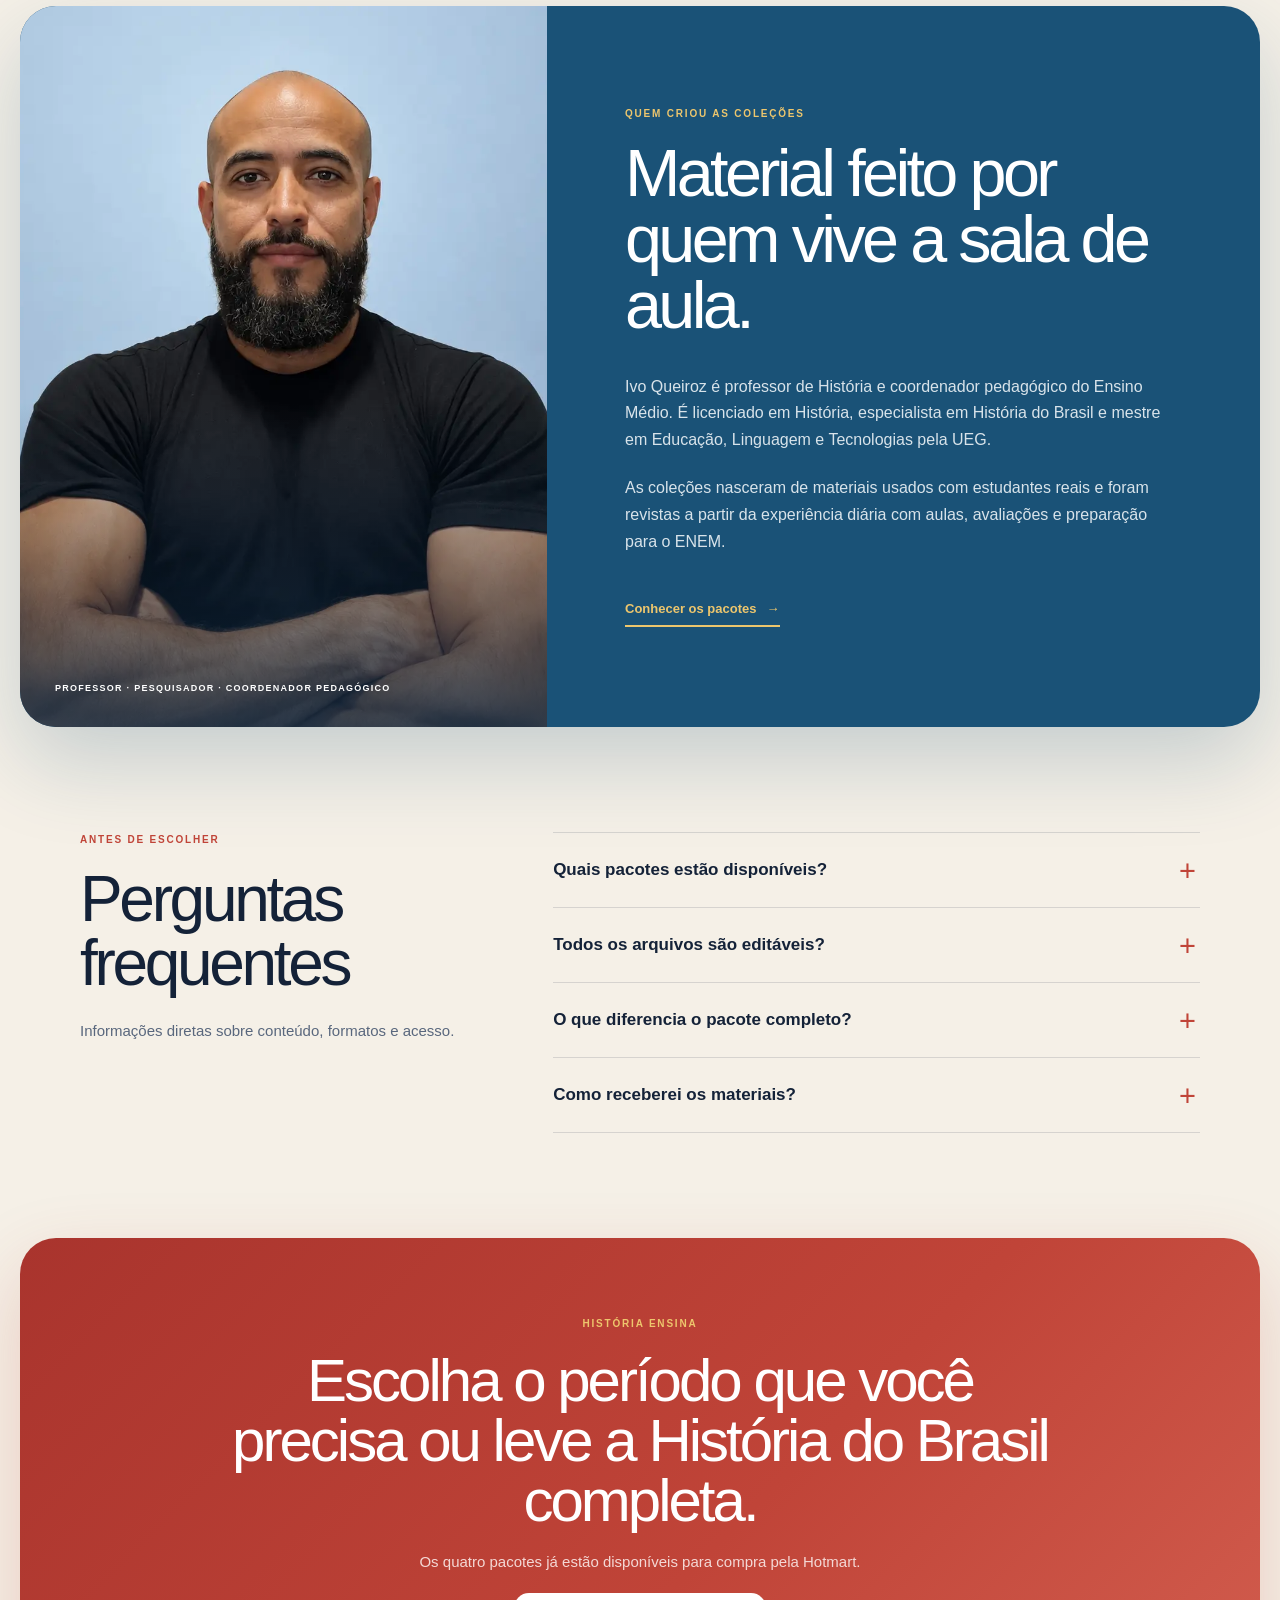
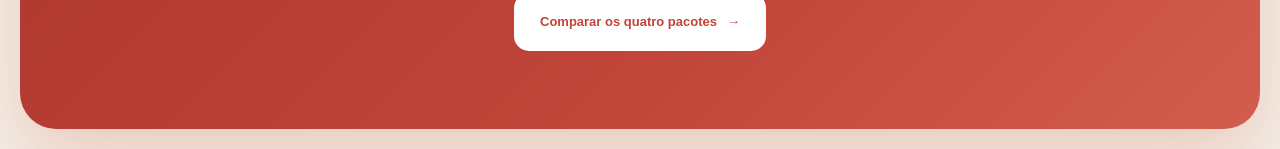
==== commit 9ec77c74: "Fix asset paths for GitHub Pages preview Use relative resource paths so the project site works under" ====
--- a/index.html
+++ b/index.html
@@ -21,14 +21,14 @@
   <meta name="twitter:title" content="História Ensina | História do Brasil pronta para usar">
   <meta name="twitter:description" content="Três coleções completas e uma opção com toda a História do Brasil e mais de 140 mapas mentais.">
   <meta name="twitter:image" content="https://historiaensina.com.br/og.png">
-  <link rel="icon" href="/favicon.svg" type="image/svg+xml">
-  <link rel="preload" href="/materials/aula-republica-jk-brasilia.webp" as="image" type="image/webp">
-  <link rel="preload" href="/materials/aula-colonia-chegada.webp" as="image" type="image/webp">
-  <link rel="preload" href="/materials/stickynote-republica-vargas.webp" as="image" type="image/webp">
-  <link rel="preload" href="/materials/exercicios-republica-abertura.webp" as="image" type="image/webp">
-  <link rel="preload" href="/images/ivo-queiroz.webp" as="image" type="image/webp">
-  <link rel="stylesheet" href="/assets/styles.css">
-  <script defer src="/assets/site.js"></script>
+  <link rel="icon" href="favicon.svg" type="image/svg+xml">
+  <link rel="preload" href="materials/aula-republica-jk-brasilia.webp" as="image" type="image/webp">
+  <link rel="preload" href="materials/aula-colonia-chegada.webp" as="image" type="image/webp">
+  <link rel="preload" href="materials/stickynote-republica-vargas.webp" as="image" type="image/webp">
+  <link rel="preload" href="materials/exercicios-republica-abertura.webp" as="image" type="image/webp">
+  <link rel="preload" href="images/ivo-queiroz.webp" as="image" type="image/webp">
+  <link rel="stylesheet" href="assets/styles.css">
+  <script defer src="assets/site.js"></script>
   <script type="application/ld+json">
     {
       "@context": "https://schema.org",
@@ -59,10 +59,10 @@
       <div class="trustRow" aria-label="Características dos materiais"><span><span aria-hidden="true" class="check">✓</span> 100% editável</span><span><span aria-hidden="true" class="check">✓</span> Imagens históricas reais</span><span><span aria-hidden="true" class="check">✓</span> Gabarito comentado</span></div>
     </div>
     <div class="productShowcase" aria-label="Showroom dos materiais das coleções">
-      <div class="showcaseGlow" aria-hidden="true"></div><div class="showcaseBackdrop" aria-hidden="true"><img src="/materials/aula-republica-jk-brasilia.webp" alt="" fetchpriority="high"></div>
-      <figure class="showcaseMaterial showcaseMain"><span class="showcaseImageFrame"><img src="/materials/aula-colonia-chegada.webp" alt="Slide sobre a chegada portuguesa ao Brasil" fetchpriority="high"></span><figcaption><small>AULA EM SLIDES</small><strong>Brasil Colônia</strong></figcaption></figure>
-      <figure class="showcaseMaterial showcaseNote"><span class="showcaseImageFrame"><img src="/materials/stickynote-republica-vargas.webp" alt="Stickynote sobre o Segundo Governo Vargas" fetchpriority="high"></span><figcaption><small>STICKYNOTE</small><strong>Revisão visual</strong></figcaption></figure>
-      <figure class="showcaseMaterial showcaseExercise"><span class="showcaseImageFrame"><img src="/materials/exercicios-republica-abertura.webp" alt="Página da lista de exercícios de Brasil República" fetchpriority="high"></span><figcaption><small>EXERCÍCIOS</small><strong>Prática organizada</strong></figcaption></figure>
+      <div class="showcaseGlow" aria-hidden="true"></div><div class="showcaseBackdrop" aria-hidden="true"><img src="materials/aula-republica-jk-brasilia.webp" alt="" fetchpriority="high"></div>
+      <figure class="showcaseMaterial showcaseMain"><span class="showcaseImageFrame"><img src="materials/aula-colonia-chegada.webp" alt="Slide sobre a chegada portuguesa ao Brasil" fetchpriority="high"></span><figcaption><small>AULA EM SLIDES</small><strong>Brasil Colônia</strong></figcaption></figure>
+      <figure class="showcaseMaterial showcaseNote"><span class="showcaseImageFrame"><img src="materials/stickynote-republica-vargas.webp" alt="Stickynote sobre o Segundo Governo Vargas" fetchpriority="high"></span><figcaption><small>STICKYNOTE</small><strong>Revisão visual</strong></figcaption></figure>
+      <figure class="showcaseMaterial showcaseExercise"><span class="showcaseImageFrame"><img src="materials/exercicios-republica-abertura.webp" alt="Página da lista de exercícios de Brasil República" fetchpriority="high"></span><figcaption><small>EXERCÍCIOS</small><strong>Prática organizada</strong></figcaption></figure>
       <span class="showcaseBadge">CONTEÚDO REAL<br>PRONTO PARA USAR</span>
     </div>
   </section>
@@ -78,11 +78,11 @@
   <section class="packagesSection" id="oferta">
     <div class="sectionHeading centered"><p class="sectionLabel">ESCOLHA SEU PACOTE</p><h2>Três períodos separados.<br>Uma opção com tudo.</h2><p>Todos os pacotes são completos e entregues em formato editável.</p></div>
     <div class="packageGrid" aria-label="Coleções vendidas separadamente">
-      <article class="packageCard package-colonia"><div class="packageVisual"><div class="packageCover"><small>COLEÇÃO 01</small><strong>Colônia</strong><span>1500–1822</span></div><figure class="packageMaterialPreview"><span><img src="/materials/aula-colonia-chegada.webp" alt="Tela real do pacote Brasil Colônia: Chegada portuguesa" loading="lazy"></span><figcaption><small>IMAGEM REAL</small><strong>Chegada portuguesa</strong></figcaption></figure></div><div class="packageBody"><div class="packageMeta"><span>Pacote completo</span><small>1500–1822</small></div><h3>Brasil Colônia</h3><p>Da ocupação portuguesa à crise do sistema colonial e ao processo de independência.</p><ul><li><span aria-hidden="true" class="check">✓</span> Apresentações 100% editáveis</li><li><span aria-hidden="true" class="check">✓</span> Stickynotes visuais de todos os temas</li><li><span aria-hidden="true" class="check">✓</span> Listas de exercícios em modelo próprio</li><li><span aria-hidden="true" class="check">✓</span> Gabarito comentado</li></ul><a class="packageCta" href="https://pay.hotmart.com/G107340989S?bid=1787771971163" target="_blank" rel="noopener noreferrer" aria-label="Comprar Brasil Colônia pela Hotmart">Escolher este pacote <span aria-hidden="true">→</span></a></div></article>
-      <article class="packageCard package-imperio"><div class="packageVisual"><div class="packageCover"><small>COLEÇÃO 02</small><strong>Império</strong><span>1822–1889</span></div><figure class="packageMaterialPreview"><span><img src="/materials/aula-imperio-primeiro-reinado.webp" alt="Tela real do pacote Brasil Império: Primeiro Reinado" loading="lazy"></span><figcaption><small>IMAGEM REAL</small><strong>Primeiro Reinado</strong></figcaption></figure></div><div class="packageBody"><div class="packageMeta"><span>Pacote completo</span><small>1822–1889</small></div><h3>Brasil Império</h3><p>A formação do Estado brasileiro, suas disputas políticas e as transformações do século XIX.</p><ul><li><span aria-hidden="true" class="check">✓</span> Apresentações 100% editáveis</li><li><span aria-hidden="true" class="check">✓</span> Stickynotes visuais de todos os temas</li><li><span aria-hidden="true" class="check">✓</span> Listas de exercícios em modelo próprio</li><li><span aria-hidden="true" class="check">✓</span> Gabarito comentado</li></ul><a class="packageCta" href="https://pay.hotmart.com/D107291950U" target="_blank" rel="noopener noreferrer" aria-label="Comprar Brasil Império pela Hotmart">Escolher este pacote <span aria-hidden="true">→</span></a></div></article>
-      <article class="packageCard package-republica"><div class="packageVisual"><div class="packageCover"><small>COLEÇÃO 03</small><strong>República</strong><span>1889–presente</span></div><figure class="packageMaterialPreview"><span><img src="/materials/aula-republica-jk-brasilia.webp" alt="Tela real do pacote Brasil República: JK e a construção de Brasília" loading="lazy"></span><figcaption><small>IMAGEM REAL</small><strong>JK e a construção de Brasília</strong></figcaption></figure></div><div class="packageBody"><div class="packageMeta"><span>Pacote completo</span><small>1889–presente</small></div><h3>Brasil República</h3><p>Da proclamação da República aos desafios políticos, econômicos e sociais do Brasil atual.</p><ul><li><span aria-hidden="true" class="check">✓</span> Apresentações 100% editáveis</li><li><span aria-hidden="true" class="check">✓</span> Stickynotes visuais de todos os temas</li><li><span aria-hidden="true" class="check">✓</span> Listas de exercícios em modelo próprio</li><li><span aria-hidden="true" class="check">✓</span> Gabarito comentado</li></ul><a class="packageCta" href="https://pay.hotmart.com/F107254344I?bid=1787686997070" target="_blank" rel="noopener noreferrer" aria-label="Comprar Brasil República pela Hotmart">Escolher este pacote <span aria-hidden="true">→</span></a></div></article>
+      <article class="packageCard package-colonia"><div class="packageVisual"><div class="packageCover"><small>COLEÇÃO 01</small><strong>Colônia</strong><span>1500–1822</span></div><figure class="packageMaterialPreview"><span><img src="materials/aula-colonia-chegada.webp" alt="Tela real do pacote Brasil Colônia: Chegada portuguesa" loading="lazy"></span><figcaption><small>IMAGEM REAL</small><strong>Chegada portuguesa</strong></figcaption></figure></div><div class="packageBody"><div class="packageMeta"><span>Pacote completo</span><small>1500–1822</small></div><h3>Brasil Colônia</h3><p>Da ocupação portuguesa à crise do sistema colonial e ao processo de independência.</p><ul><li><span aria-hidden="true" class="check">✓</span> Apresentações 100% editáveis</li><li><span aria-hidden="true" class="check">✓</span> Stickynotes visuais de todos os temas</li><li><span aria-hidden="true" class="check">✓</span> Listas de exercícios em modelo próprio</li><li><span aria-hidden="true" class="check">✓</span> Gabarito comentado</li></ul><a class="packageCta" href="https://pay.hotmart.com/G107340989S?bid=1787771971163" target="_blank" rel="noopener noreferrer" aria-label="Comprar Brasil Colônia pela Hotmart">Escolher este pacote <span aria-hidden="true">→</span></a></div></article>
+      <article class="packageCard package-imperio"><div class="packageVisual"><div class="packageCover"><small>COLEÇÃO 02</small><strong>Império</strong><span>1822–1889</span></div><figure class="packageMaterialPreview"><span><img src="materials/aula-imperio-primeiro-reinado.webp" alt="Tela real do pacote Brasil Império: Primeiro Reinado" loading="lazy"></span><figcaption><small>IMAGEM REAL</small><strong>Primeiro Reinado</strong></figcaption></figure></div><div class="packageBody"><div class="packageMeta"><span>Pacote completo</span><small>1822–1889</small></div><h3>Brasil Império</h3><p>A formação do Estado brasileiro, suas disputas políticas e as transformações do século XIX.</p><ul><li><span aria-hidden="true" class="check">✓</span> Apresentações 100% editáveis</li><li><span aria-hidden="true" class="check">✓</span> Stickynotes visuais de todos os temas</li><li><span aria-hidden="true" class="check">✓</span> Listas de exercícios em modelo próprio</li><li><span aria-hidden="true" class="check">✓</span> Gabarito comentado</li></ul><a class="packageCta" href="https://pay.hotmart.com/D107291950U" target="_blank" rel="noopener noreferrer" aria-label="Comprar Brasil Império pela Hotmart">Escolher este pacote <span aria-hidden="true">→</span></a></div></article>
+      <article class="packageCard package-republica"><div class="packageVisual"><div class="packageCover"><small>COLEÇÃO 03</small><strong>República</strong><span>1889–presente</span></div><figure class="packageMaterialPreview"><span><img src="materials/aula-republica-jk-brasilia.webp" alt="Tela real do pacote Brasil República: JK e a construção de Brasília" loading="lazy"></span><figcaption><small>IMAGEM REAL</small><strong>JK e a construção de Brasília</strong></figcaption></figure></div><div class="packageBody"><div class="packageMeta"><span>Pacote completo</span><small>1889–presente</small></div><h3>Brasil República</h3><p>Da proclamação da República aos desafios políticos, econômicos e sociais do Brasil atual.</p><ul><li><span aria-hidden="true" class="check">✓</span> Apresentações 100% editáveis</li><li><span aria-hidden="true" class="check">✓</span> Stickynotes visuais de todos os temas</li><li><span aria-hidden="true" class="check">✓</span> Listas de exercícios em modelo próprio</li><li><span aria-hidden="true" class="check">✓</span> Gabarito comentado</li></ul><a class="packageCta" href="https://pay.hotmart.com/F107254344I?bid=1787686997070" target="_blank" rel="noopener noreferrer" aria-label="Comprar Brasil República pela Hotmart">Escolher este pacote <span aria-hidden="true">→</span></a></div></article>
     </div>
-    <article class="completePackage"><div class="completeCopy"><span class="bestChoice">A EXPERIÊNCIA COMPLETA</span><p class="completeEyebrow">AS TRÊS COLEÇÕES JUNTAS</p><h3>História do Brasil<br>Completa</h3><p>Brasil Colônia, Brasil Império e Brasil República reunidos em um único pacote, com todos os materiais editáveis do projeto.</p><div class="completeChecks"><span><span aria-hidden="true" class="check">✓</span> Todas as apresentações</span><span><span aria-hidden="true" class="check">✓</span> Todos os stickynotes</span><span><span aria-hidden="true" class="check">✓</span> Todas as listas com gabarito</span></div><a class="completeCta" href="https://pay.hotmart.com/J107341314R?bid=1787772939563" target="_blank" rel="noopener noreferrer" aria-label="Comprar História do Brasil Completa pela Hotmart">Quero o pacote completo <span aria-hidden="true">→</span></a></div><div class="completeVisual" aria-label="As três coleções e o bônus de mapas mentais"><figure class="completeMaterial cColonia"><img src="/materials/aula-colonia-chegada.webp" alt="Tela real de Brasil Colônia" loading="lazy"><figcaption>COLÔNIA</figcaption></figure><figure class="completeMaterial cImperio"><img src="/materials/aula-imperio-primeiro-reinado.webp" alt="Tela real de Brasil Império" loading="lazy"><figcaption>IMPÉRIO</figcaption></figure><figure class="completeMaterial cRepublica"><img src="/materials/aula-republica-jk-brasilia.webp" alt="Tela real de Brasil República" loading="lazy"><figcaption>REPÚBLICA</figcaption></figure><div class="mapsBonus"><small>BÔNUS EXCLUSIVO</small><strong>+140</strong><span>mapas mentais</span><p>História do Brasil e História Geral</p></div></div></article>
+    <article class="completePackage"><div class="completeCopy"><span class="bestChoice">A EXPERIÊNCIA COMPLETA</span><p class="completeEyebrow">AS TRÊS COLEÇÕES JUNTAS</p><h3>História do Brasil<br>Completa</h3><p>Brasil Colônia, Brasil Império e Brasil República reunidos em um único pacote, com todos os materiais editáveis do projeto.</p><div class="completeChecks"><span><span aria-hidden="true" class="check">✓</span> Todas as apresentações</span><span><span aria-hidden="true" class="check">✓</span> Todos os stickynotes</span><span><span aria-hidden="true" class="check">✓</span> Todas as listas com gabarito</span></div><a class="completeCta" href="https://pay.hotmart.com/J107341314R?bid=1787772939563" target="_blank" rel="noopener noreferrer" aria-label="Comprar História do Brasil Completa pela Hotmart">Quero o pacote completo <span aria-hidden="true">→</span></a></div><div class="completeVisual" aria-label="As três coleções e o bônus de mapas mentais"><figure class="completeMaterial cColonia"><img src="materials/aula-colonia-chegada.webp" alt="Tela real de Brasil Colônia" loading="lazy"><figcaption>COLÔNIA</figcaption></figure><figure class="completeMaterial cImperio"><img src="materials/aula-imperio-primeiro-reinado.webp" alt="Tela real de Brasil Império" loading="lazy"><figcaption>IMPÉRIO</figcaption></figure><figure class="completeMaterial cRepublica"><img src="materials/aula-republica-jk-brasilia.webp" alt="Tela real de Brasil República" loading="lazy"><figcaption>REPÚBLICA</figcaption></figure><div class="mapsBonus"><small>BÔNUS EXCLUSIVO</small><strong>+140</strong><span>mapas mentais</span><p>História do Brasil e História Geral</p></div></div></article>
   </section>
 
   <section class="gallerySection" id="materiais">
@@ -92,14 +92,14 @@
       <button type="button" role="tab" aria-selected="false" aria-controls="gallery-panel-stickynotes" class="galleryTab stickynotes" data-gallery="stickynotes" tabindex="-1"><small>revisão visual</small><strong>Stickynotes</strong></button>
       <button type="button" role="tab" aria-selected="false" aria-controls="gallery-panel-exercicios" class="galleryTab exercicios" data-gallery="exercicios" tabindex="-1"><small>questões reais</small><strong>Exercícios</strong></button>
     </div>
-    <div class="galleryPanel toneAulas aulas" id="gallery-panel-aulas" role="tabpanel" aria-live="polite"><div class="galleryPanelIntro"><div><span class="realMaterialSeal">IMAGENS REAIS DO MATERIAL</span><h3>Apresentações prontas para projetar e editar</h3></div><p>Telas reais das coleções Brasil Colônia, Brasil Império e Brasil República, com hierarquia clara, imagens históricas e leitura confortável.</p></div><div class="materialSamplesGrid"><a class="materialSampleCard landscape" href="/materials/aula-colonia-chegada.webp" target="_blank" rel="noopener noreferrer" aria-label="Ampliar amostra: Chegada, não começo"><span class="materialImageFrame"><img alt="Brasil Colônia: Chegada, não começo" loading="lazy" src="/materials/aula-colonia-chegada.webp"></span><span class="materialSampleCaption"><small>Brasil Colônia</small><strong>Chegada, não começo</strong><span>Aula Do Atlântico ao Brasil</span></span><span class="materialZoom" aria-hidden="true">AMPLIAR ↗</span></a><a class="materialSampleCard landscape" href="/materials/aula-colonia-acucar.webp" target="_blank" rel="noopener noreferrer" aria-label="Ampliar amostra: A base do sistema açucareiro"><span class="materialImageFrame"><img alt="Brasil Colônia: A base do sistema açucareiro" loading="lazy" src="/materials/aula-colonia-acucar.webp"></span><span class="materialSampleCaption"><small>Brasil Colônia</small><strong>A base do sistema açucareiro</strong><span>Aula Economia Açucareira</span></span><span class="materialZoom" aria-hidden="true">AMPLIAR ↗</span></a><a class="materialSampleCard landscape" href="/materials/aula-colonia-quilombos.webp" target="_blank" rel="noopener noreferrer" aria-label="Ampliar amostra: Quilombos e territórios de liberdade"><span class="materialImageFrame"><img alt="Brasil Colônia: Quilombos e territórios de liberdade" loading="lazy" src="/materials/aula-colonia-quilombos.webp"></span><span class="materialSampleCaption"><small>Brasil Colônia</small><strong>Quilombos e territórios de liberdade</strong><span>Aula Escravidão e Resistência</span></span><span class="materialZoom" aria-hidden="true">AMPLIAR ↗</span></a><a class="materialSampleCard landscape" href="/materials/aula-imperio-cafe.webp" target="_blank" rel="noopener noreferrer" aria-label="Ampliar amostra: Economia cafeeira"><span class="materialImageFrame"><img alt="Brasil Império: Economia cafeeira" loading="lazy" src="/materials/aula-imperio-cafe.webp"></span><span class="materialSampleCaption"><small>Brasil Império</small><strong>Economia cafeeira</strong><span>Aula Segundo Reinado</span></span><span class="materialZoom" aria-hidden="true">AMPLIAR ↗</span></a><a class="materialSampleCard landscape" href="/materials/aula-republica-chibata.webp" target="_blank" rel="noopener noreferrer" aria-label="Ampliar amostra: Revolta da Chibata"><span class="materialImageFrame"><img alt="Brasil República: Revolta da Chibata" loading="lazy" src="/materials/aula-republica-chibata.webp"></span><span class="materialSampleCaption"><small>Brasil República</small><strong>Revolta da Chibata</strong><span>Aula Primeira República</span></span><span class="materialZoom" aria-hidden="true">AMPLIAR ↗</span></a><a class="materialSampleCard landscape" href="/materials/aula-imperio-independencia-escravidao.webp" target="_blank" rel="noopener noreferrer" aria-label="Ampliar amostra: Independência e ordem social"><span class="materialImageFrame"><img alt="Brasil Império: Independência e ordem social" loading="lazy" src="/materials/aula-imperio-independencia-escravidao.webp"></span><span class="materialSampleCaption"><small>Brasil Império</small><strong>Independência e ordem social</strong><span>Aula Primeiro Reinado</span></span><span class="materialZoom" aria-hidden="true">AMPLIAR ↗</span></a></div></div>
-    <div class="galleryPanel toneStickynotes stickynotes" id="gallery-panel-stickynotes" role="tabpanel" aria-live="polite" hidden><div class="galleryPanelIntro"><div><span class="realMaterialSeal">IMAGENS REAIS DO MATERIAL</span><h3>Sínteses visuais para revisar sem perder contexto</h3></div><p>Exemplos reais de resumos em uma página, com conceitos, relações e datas organizados para consulta rápida.</p></div><div class="materialSamplesGrid"><a class="materialSampleCard landscape" href="/materials/stickynote-colonia-acucar.webp" target="_blank" rel="noopener noreferrer" aria-label="Ampliar amostra: Economia açucareira"><span class="materialImageFrame"><img alt="Brasil Colônia: Economia açucareira" loading="lazy" src="/materials/stickynote-colonia-acucar.webp"></span><span class="materialSampleCaption"><small>Brasil Colônia</small><strong>Economia açucareira</strong><span>Sticky note de revisão</span></span><span class="materialZoom" aria-hidden="true">AMPLIAR ↗</span></a><a class="materialSampleCard landscape" href="/materials/stickynote-republica-primeira.webp" target="_blank" rel="noopener noreferrer" aria-label="Ampliar amostra: Primeira República"><span class="materialImageFrame"><img alt="Brasil República: Primeira República" loading="lazy" src="/materials/stickynote-republica-primeira.webp"></span><span class="materialSampleCaption"><small>Brasil República</small><strong>Primeira República</strong><span>Sticky note de revisão</span></span><span class="materialZoom" aria-hidden="true">AMPLIAR ↗</span></a><a class="materialSampleCard landscape" href="/materials/stickynote-republica-vargas.webp" target="_blank" rel="noopener noreferrer" aria-label="Ampliar amostra: Segundo Governo Vargas"><span class="materialImageFrame"><img alt="Brasil República: Segundo Governo Vargas" loading="lazy" src="/materials/stickynote-republica-vargas.webp"></span><span class="materialSampleCaption"><small>Brasil República</small><strong>Segundo Governo Vargas</strong><span>Sticky note de revisão</span></span><span class="materialZoom" aria-hidden="true">AMPLIAR ↗</span></a></div></div>
-    <div class="galleryPanel toneExercicios exercicios" id="gallery-panel-exercicios" role="tabpanel" aria-live="polite" hidden><div class="galleryPanelIntro"><div><span class="realMaterialSeal">IMAGENS REAIS DO MATERIAL</span><h3>Listas organizadas para praticar e consolidar</h3></div><p>Páginas reais da lista Brasil República, com modelo próprio, questões selecionadas e recursos visuais preservados no enquadramento.</p></div><div class="materialSamplesGrid"><a class="materialSampleCard portrait" href="/materials/exercicios-republica-abertura.webp" target="_blank" rel="noopener noreferrer" aria-label="Ampliar amostra: Abertura da lista"><span class="materialImageFrame"><img alt="Brasil República: Abertura da lista" loading="lazy" src="/materials/exercicios-republica-abertura.webp"></span><span class="materialSampleCaption"><small>Brasil República</small><strong>Abertura da lista</strong><span>Questões com tabelas históricas</span></span><span class="materialZoom" aria-hidden="true">AMPLIAR ↗</span></a><a class="materialSampleCard portrait" href="/materials/exercicios-republica-questoes.webp" target="_blank" rel="noopener noreferrer" aria-label="Ampliar amostra: Questões com recurso visual"><span class="materialImageFrame"><img alt="Brasil República: Questões com recurso visual" loading="lazy" src="/materials/exercicios-republica-questoes.webp"></span><span class="materialSampleCaption"><small>Brasil República</small><strong>Questões com recurso visual</strong><span>Diagramação em modelo próprio</span></span><span class="materialZoom" aria-hidden="true">AMPLIAR ↗</span></a></div></div>
+    <div class="galleryPanel toneAulas aulas" id="gallery-panel-aulas" role="tabpanel" aria-live="polite"><div class="galleryPanelIntro"><div><span class="realMaterialSeal">IMAGENS REAIS DO MATERIAL</span><h3>Apresentações prontas para projetar e editar</h3></div><p>Telas reais das coleções Brasil Colônia, Brasil Império e Brasil República, com hierarquia clara, imagens históricas e leitura confortável.</p></div><div class="materialSamplesGrid"><a class="materialSampleCard landscape" href="materials/aula-colonia-chegada.webp" target="_blank" rel="noopener noreferrer" aria-label="Ampliar amostra: Chegada, não começo"><span class="materialImageFrame"><img alt="Brasil Colônia: Chegada, não começo" loading="lazy" src="materials/aula-colonia-chegada.webp"></span><span class="materialSampleCaption"><small>Brasil Colônia</small><strong>Chegada, não começo</strong><span>Aula Do Atlântico ao Brasil</span></span><span class="materialZoom" aria-hidden="true">AMPLIAR ↗</span></a><a class="materialSampleCard landscape" href="materials/aula-colonia-acucar.webp" target="_blank" rel="noopener noreferrer" aria-label="Ampliar amostra: A base do sistema açucareiro"><span class="materialImageFrame"><img alt="Brasil Colônia: A base do sistema açucareiro" loading="lazy" src="materials/aula-colonia-acucar.webp"></span><span class="materialSampleCaption"><small>Brasil Colônia</small><strong>A base do sistema açucareiro</strong><span>Aula Economia Açucareira</span></span><span class="materialZoom" aria-hidden="true">AMPLIAR ↗</span></a><a class="materialSampleCard landscape" href="materials/aula-colonia-quilombos.webp" target="_blank" rel="noopener noreferrer" aria-label="Ampliar amostra: Quilombos e territórios de liberdade"><span class="materialImageFrame"><img alt="Brasil Colônia: Quilombos e territórios de liberdade" loading="lazy" src="materials/aula-colonia-quilombos.webp"></span><span class="materialSampleCaption"><small>Brasil Colônia</small><strong>Quilombos e territórios de liberdade</strong><span>Aula Escravidão e Resistência</span></span><span class="materialZoom" aria-hidden="true">AMPLIAR ↗</span></a><a class="materialSampleCard landscape" href="materials/aula-imperio-cafe.webp" target="_blank" rel="noopener noreferrer" aria-label="Ampliar amostra: Economia cafeeira"><span class="materialImageFrame"><img alt="Brasil Império: Economia cafeeira" loading="lazy" src="materials/aula-imperio-cafe.webp"></span><span class="materialSampleCaption"><small>Brasil Império</small><strong>Economia cafeeira</strong><span>Aula Segundo Reinado</span></span><span class="materialZoom" aria-hidden="true">AMPLIAR ↗</span></a><a class="materialSampleCard landscape" href="materials/aula-republica-chibata.webp" target="_blank" rel="noopener noreferrer" aria-label="Ampliar amostra: Revolta da Chibata"><span class="materialImageFrame"><img alt="Brasil República: Revolta da Chibata" loading="lazy" src="materials/aula-republica-chibata.webp"></span><span class="materialSampleCaption"><small>Brasil República</small><strong>Revolta da Chibata</strong><span>Aula Primeira República</span></span><span class="materialZoom" aria-hidden="true">AMPLIAR ↗</span></a><a class="materialSampleCard landscape" href="materials/aula-imperio-independencia-escravidao.webp" target="_blank" rel="noopener noreferrer" aria-label="Ampliar amostra: Independência e ordem social"><span class="materialImageFrame"><img alt="Brasil Império: Independência e ordem social" loading="lazy" src="materials/aula-imperio-independencia-escravidao.webp"></span><span class="materialSampleCaption"><small>Brasil Império</small><strong>Independência e ordem social</strong><span>Aula Primeiro Reinado</span></span><span class="materialZoom" aria-hidden="true">AMPLIAR ↗</span></a></div></div>
+    <div class="galleryPanel toneStickynotes stickynotes" id="gallery-panel-stickynotes" role="tabpanel" aria-live="polite" hidden><div class="galleryPanelIntro"><div><span class="realMaterialSeal">IMAGENS REAIS DO MATERIAL</span><h3>Sínteses visuais para revisar sem perder contexto</h3></div><p>Exemplos reais de resumos em uma página, com conceitos, relações e datas organizados para consulta rápida.</p></div><div class="materialSamplesGrid"><a class="materialSampleCard landscape" href="materials/stickynote-colonia-acucar.webp" target="_blank" rel="noopener noreferrer" aria-label="Ampliar amostra: Economia açucareira"><span class="materialImageFrame"><img alt="Brasil Colônia: Economia açucareira" loading="lazy" src="materials/stickynote-colonia-acucar.webp"></span><span class="materialSampleCaption"><small>Brasil Colônia</small><strong>Economia açucareira</strong><span>Sticky note de revisão</span></span><span class="materialZoom" aria-hidden="true">AMPLIAR ↗</span></a><a class="materialSampleCard landscape" href="materials/stickynote-republica-primeira.webp" target="_blank" rel="noopener noreferrer" aria-label="Ampliar amostra: Primeira República"><span class="materialImageFrame"><img alt="Brasil República: Primeira República" loading="lazy" src="materials/stickynote-republica-primeira.webp"></span><span class="materialSampleCaption"><small>Brasil República</small><strong>Primeira República</strong><span>Sticky note de revisão</span></span><span class="materialZoom" aria-hidden="true">AMPLIAR ↗</span></a><a class="materialSampleCard landscape" href="materials/stickynote-republica-vargas.webp" target="_blank" rel="noopener noreferrer" aria-label="Ampliar amostra: Segundo Governo Vargas"><span class="materialImageFrame"><img alt="Brasil República: Segundo Governo Vargas" loading="lazy" src="materials/stickynote-republica-vargas.webp"></span><span class="materialSampleCaption"><small>Brasil República</small><strong>Segundo Governo Vargas</strong><span>Sticky note de revisão</span></span><span class="materialZoom" aria-hidden="true">AMPLIAR ↗</span></a></div></div>
+    <div class="galleryPanel toneExercicios exercicios" id="gallery-panel-exercicios" role="tabpanel" aria-live="polite" hidden><div class="galleryPanelIntro"><div><span class="realMaterialSeal">IMAGENS REAIS DO MATERIAL</span><h3>Listas organizadas para praticar e consolidar</h3></div><p>Páginas reais da lista Brasil República, com modelo próprio, questões selecionadas e recursos visuais preservados no enquadramento.</p></div><div class="materialSamplesGrid"><a class="materialSampleCard portrait" href="materials/exercicios-republica-abertura.webp" target="_blank" rel="noopener noreferrer" aria-label="Ampliar amostra: Abertura da lista"><span class="materialImageFrame"><img alt="Brasil República: Abertura da lista" loading="lazy" src="materials/exercicios-republica-abertura.webp"></span><span class="materialSampleCaption"><small>Brasil República</small><strong>Abertura da lista</strong><span>Questões com tabelas históricas</span></span><span class="materialZoom" aria-hidden="true">AMPLIAR ↗</span></a><a class="materialSampleCard portrait" href="materials/exercicios-republica-questoes.webp" target="_blank" rel="noopener noreferrer" aria-label="Ampliar amostra: Questões com recurso visual"><span class="materialImageFrame"><img alt="Brasil República: Questões com recurso visual" loading="lazy" src="materials/exercicios-republica-questoes.webp"></span><span class="materialSampleCaption"><small>Brasil República</small><strong>Questões com recurso visual</strong><span>Diagramação em modelo próprio</span></span><span class="materialZoom" aria-hidden="true">AMPLIAR ↗</span></a></div></div>
   </section>
 
   <section class="includedSection"><div class="includedCompact"><div class="includedCompactIntro"><p class="sectionLabel">O QUE VOCÊ RECEBE</p><h2>Um percurso didático completo.</h2><p>Explicar, revisar e praticar com a mesma organização visual.</p></div><div class="includedCompactItems"><article><span>01</span><div><h3>Apresentações</h3><p>Aulas editáveis, legíveis no projetor e apoiadas por imagens históricas.</p></div></article><article><span>02</span><div><h3>Stickynotes</h3><p>Sínteses em uma página para retomar conceitos, relações e datas.</p></div></article><article><span>03</span><div><h3>Exercícios</h3><p>Questões selecionadas, diagramação própria e gabarito comentado.</p></div></article></div></div></section>
   <section class="stepsV2"><div class="sectionHeading splitHeading"><div><p class="sectionLabel">COMO FUNCIONA</p><h2>Da escolha à sala de aula.</h2></div><p>Um processo simples para você começar a usar os materiais assim que a compra for confirmada.</p></div><div class="stepsGridV2"><article><span>01</span><h3>Escolha</h3><p>Selecione um período ou reúna toda a História do Brasil.</p></article><article><span>02</span><h3>Receba</h3><p>A Hotmart libera as instruções de acesso após a confirmação.</p></article><article><span>03</span><h3>Personalize</h3><p>Edite os arquivos e adapte o material à sua realidade.</p></article><article><span>04</span><h3>Use</h3><p>Projete, imprima ou estude no dispositivo que preferir.</p></article></div></section>
-  <section class="authorV2" id="autor"><div class="authorImage"><img src="/images/ivo-queiroz.webp" alt="Retrato do professor Ivo Queiroz" loading="lazy"><span>PROFESSOR · PESQUISADOR · COORDENADOR PEDAGÓGICO</span></div><div class="authorContent"><p class="sectionLabel lightLabel">QUEM CRIOU AS COLEÇÕES</p><h2>Material feito por quem vive a sala de aula.</h2><p>Ivo Queiroz é professor de História e coordenador pedagógico do Ensino Médio. É licenciado em História, especialista em História do Brasil e mestre em Educação, Linguagem e Tecnologias pela UEG.</p><p>As coleções nasceram de materiais usados com estudantes reais e foram revistas a partir da experiência diária com aulas, avaliações e preparação para o ENEM.</p><a href="#oferta">Conhecer os pacotes <span aria-hidden="true">→</span></a></div></section>
+  <section class="authorV2" id="autor"><div class="authorImage"><img src="images/ivo-queiroz.webp" alt="Retrato do professor Ivo Queiroz" loading="lazy"><span>PROFESSOR · PESQUISADOR · COORDENADOR PEDAGÓGICO</span></div><div class="authorContent"><p class="sectionLabel lightLabel">QUEM CRIOU AS COLEÇÕES</p><h2>Material feito por quem vive a sala de aula.</h2><p>Ivo Queiroz é professor de História e coordenador pedagógico do Ensino Médio. É licenciado em História, especialista em História do Brasil e mestre em Educação, Linguagem e Tecnologias pela UEG.</p><p>As coleções nasceram de materiais usados com estudantes reais e foram revistas a partir da experiência diária com aulas, avaliações e preparação para o ENEM.</p><a href="#oferta">Conhecer os pacotes <span aria-hidden="true">→</span></a></div></section>
   <section class="faqV2"><div class="faqHeading"><p class="sectionLabel">ANTES DE ESCOLHER</p><h2>Perguntas frequentes</h2><p>Informações diretas sobre conteúdo, formatos e acesso.</p></div><div class="faqListV2"><details><summary>Quais pacotes estão disponíveis?</summary><p>Brasil Colônia, Brasil Império, Brasil República e História do Brasil Completa, que reúne as três coleções.</p></details><details><summary>Todos os arquivos são editáveis?</summary><p>Sim. Os pacotes são entregues com apresentações, stickynotes e listas em formatos que permitem personalização.</p></details><details><summary>O que diferencia o pacote completo?</summary><p>Ele reúne as três coleções e acrescenta o bônus de mais de 140 mapas mentais de História do Brasil e História Geral.</p></details><details><summary>Como receberei os materiais?</summary><p>Após a confirmação da compra, a Hotmart enviará as instruções de acesso ao conteúdo.</p></details></div></section>
   <section class="closingV2" id="compra"><p class="sectionLabel lightLabel">HISTÓRIA ENSINA</p><h2>Escolha o período que você precisa ou leve a História do Brasil completa.</h2><p>Os quatro pacotes já estão disponíveis para compra pela Hotmart.</p><a href="#oferta">Comparar os quatro pacotes <span aria-hidden="true">→</span></a></section>
   <a class="mobileStickyCta" href="#oferta">Ver coleções completas <span aria-hidden="true">→</span></a>
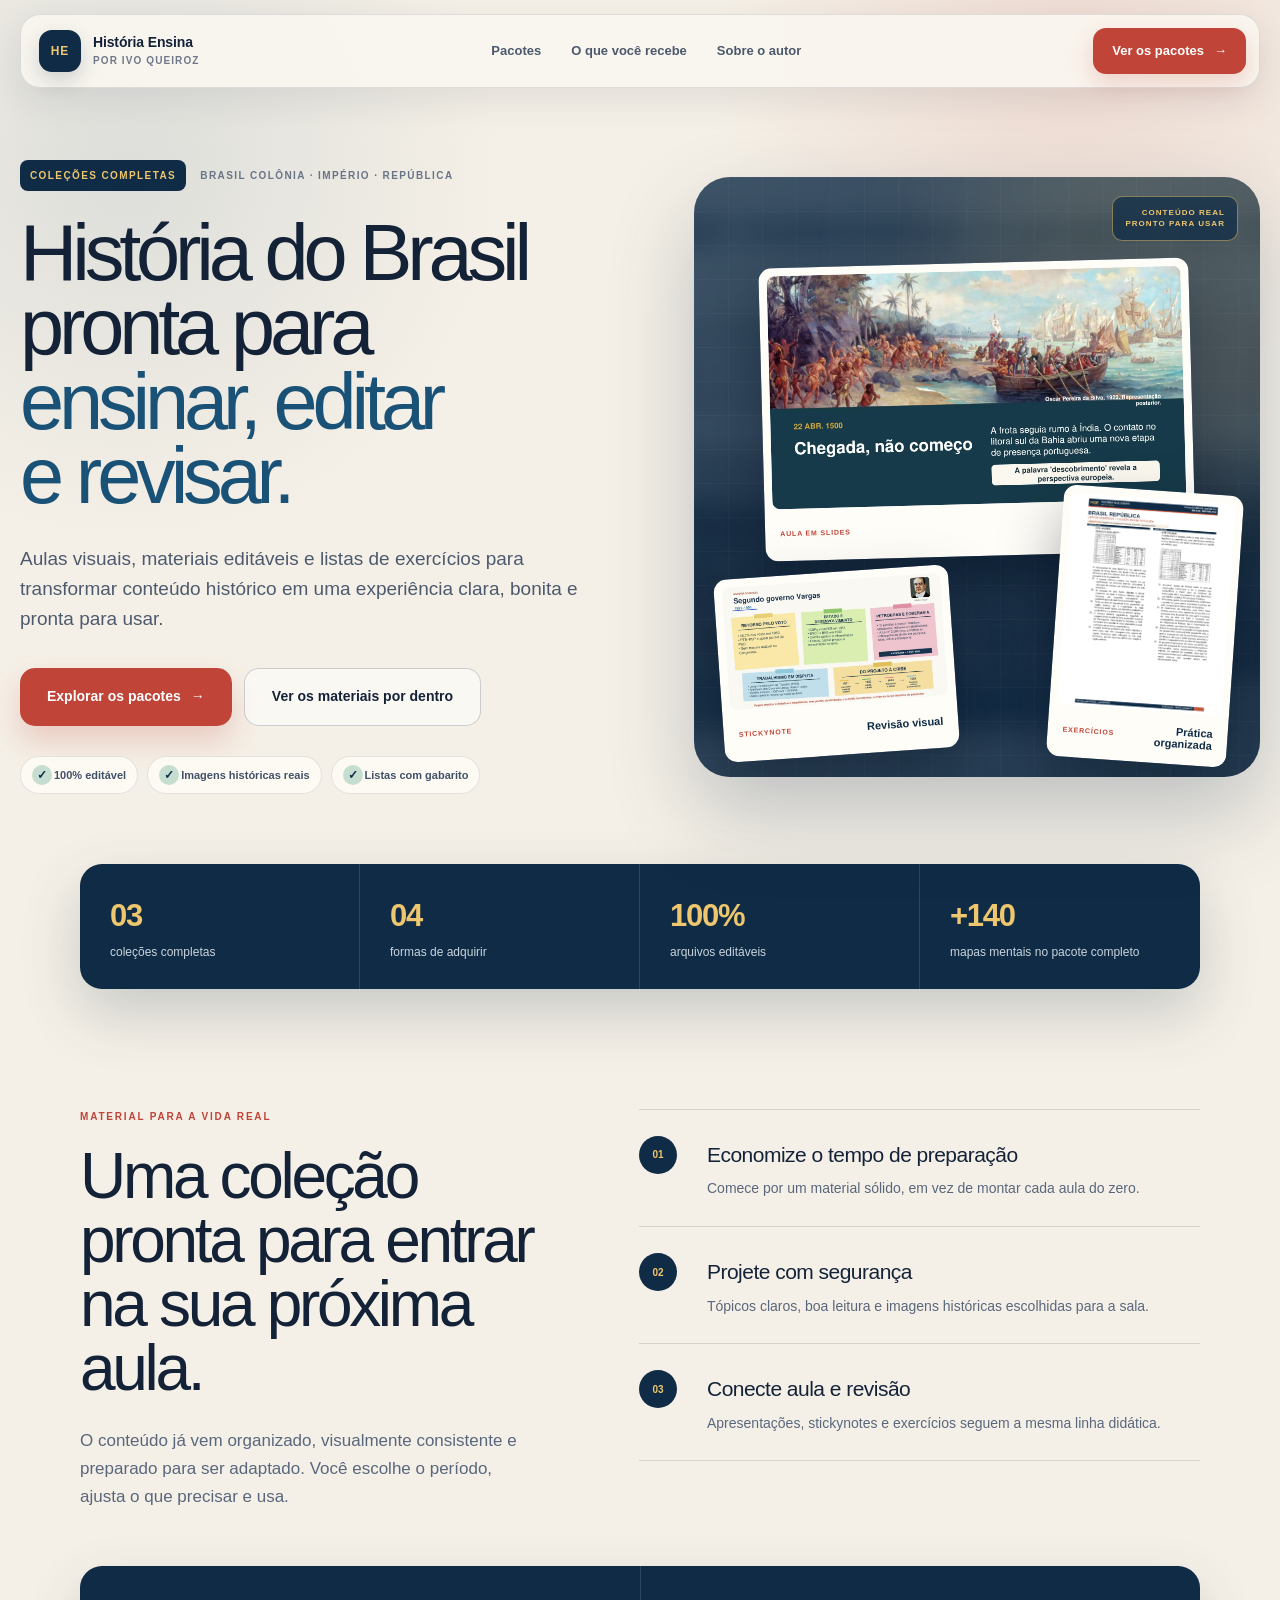
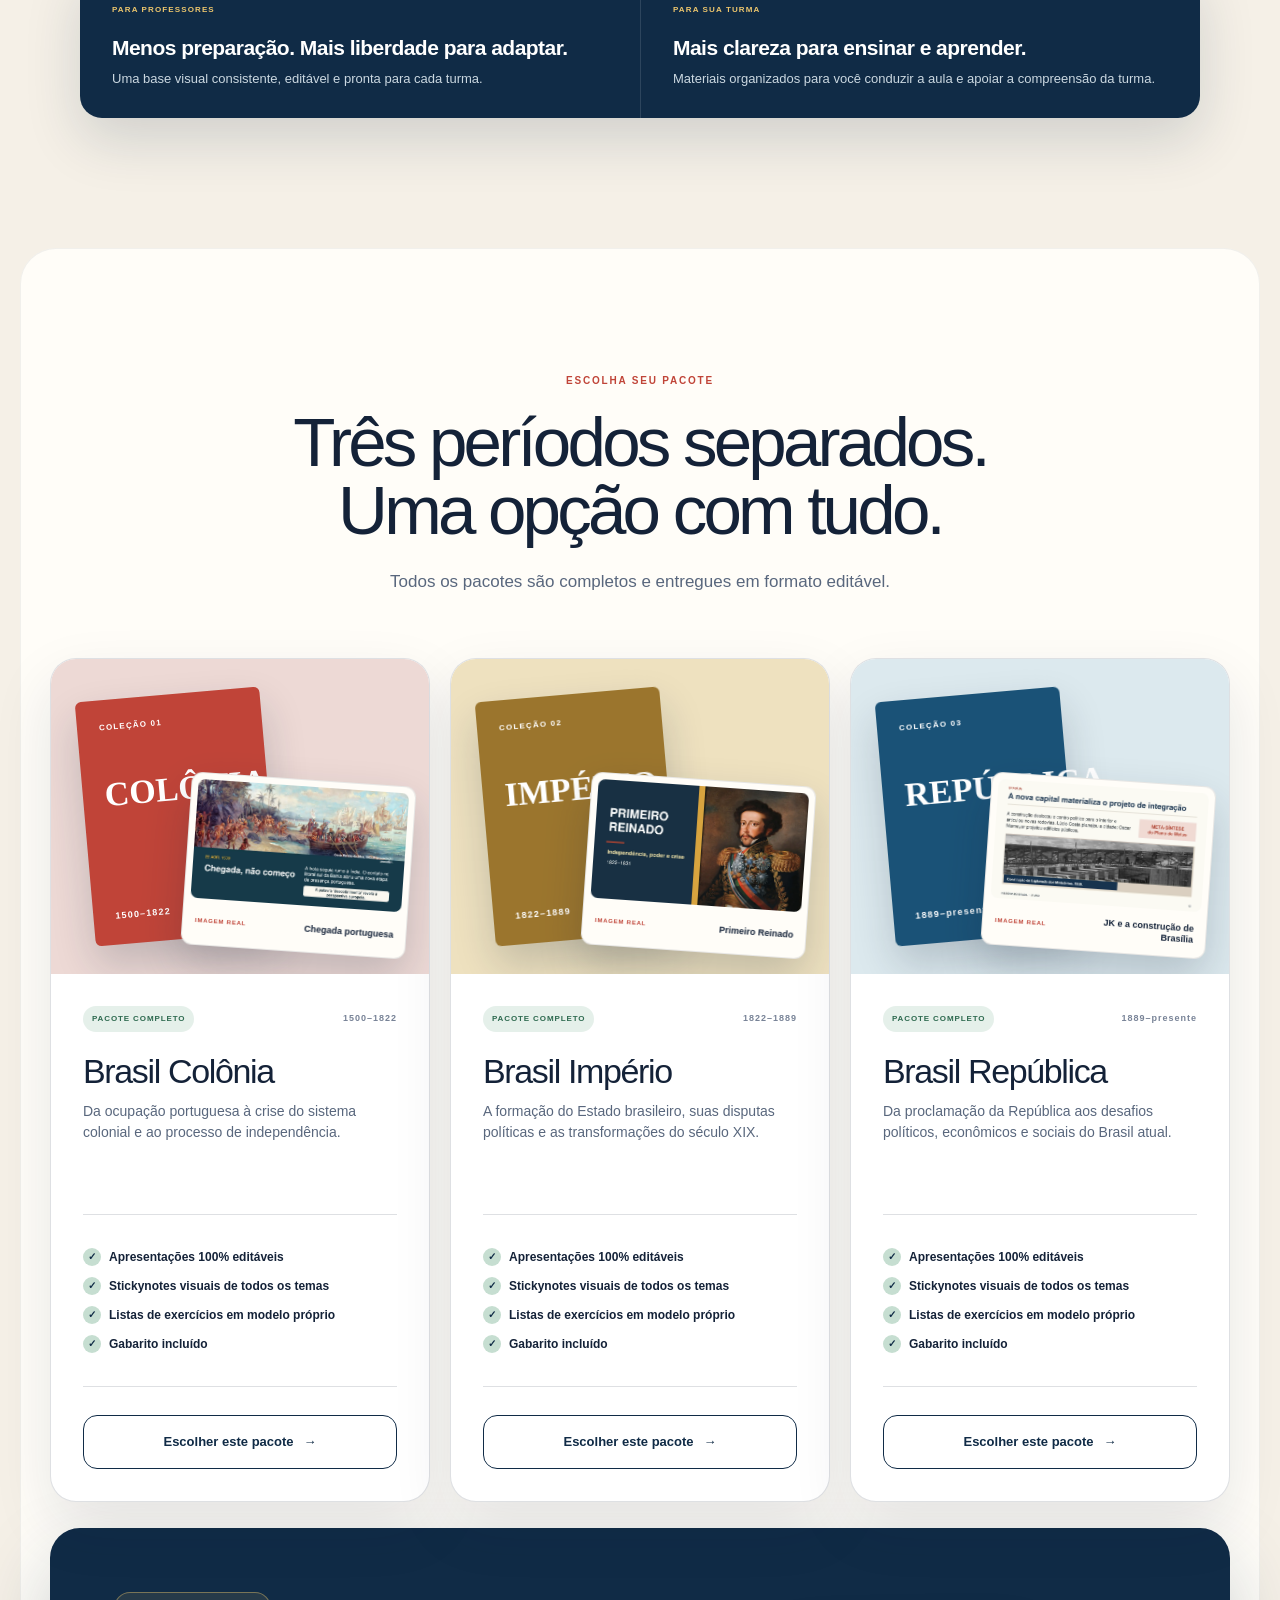
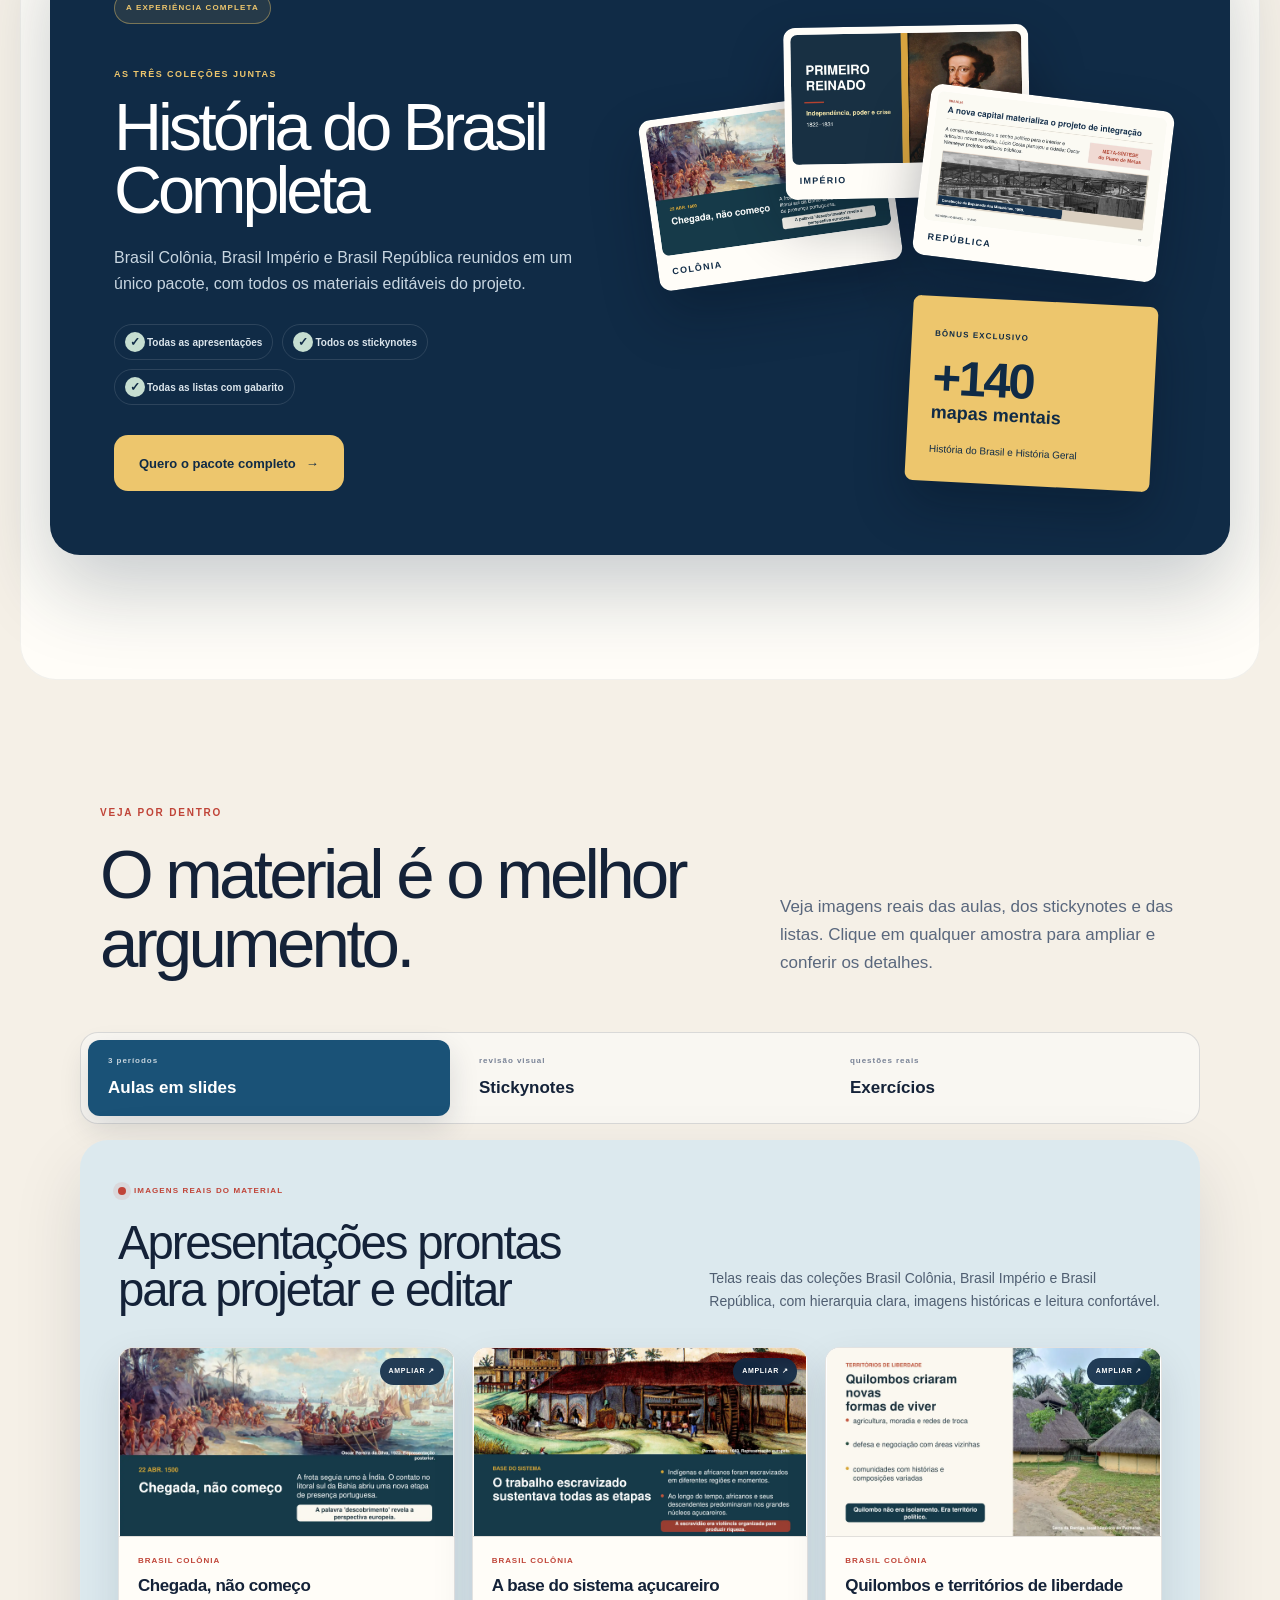
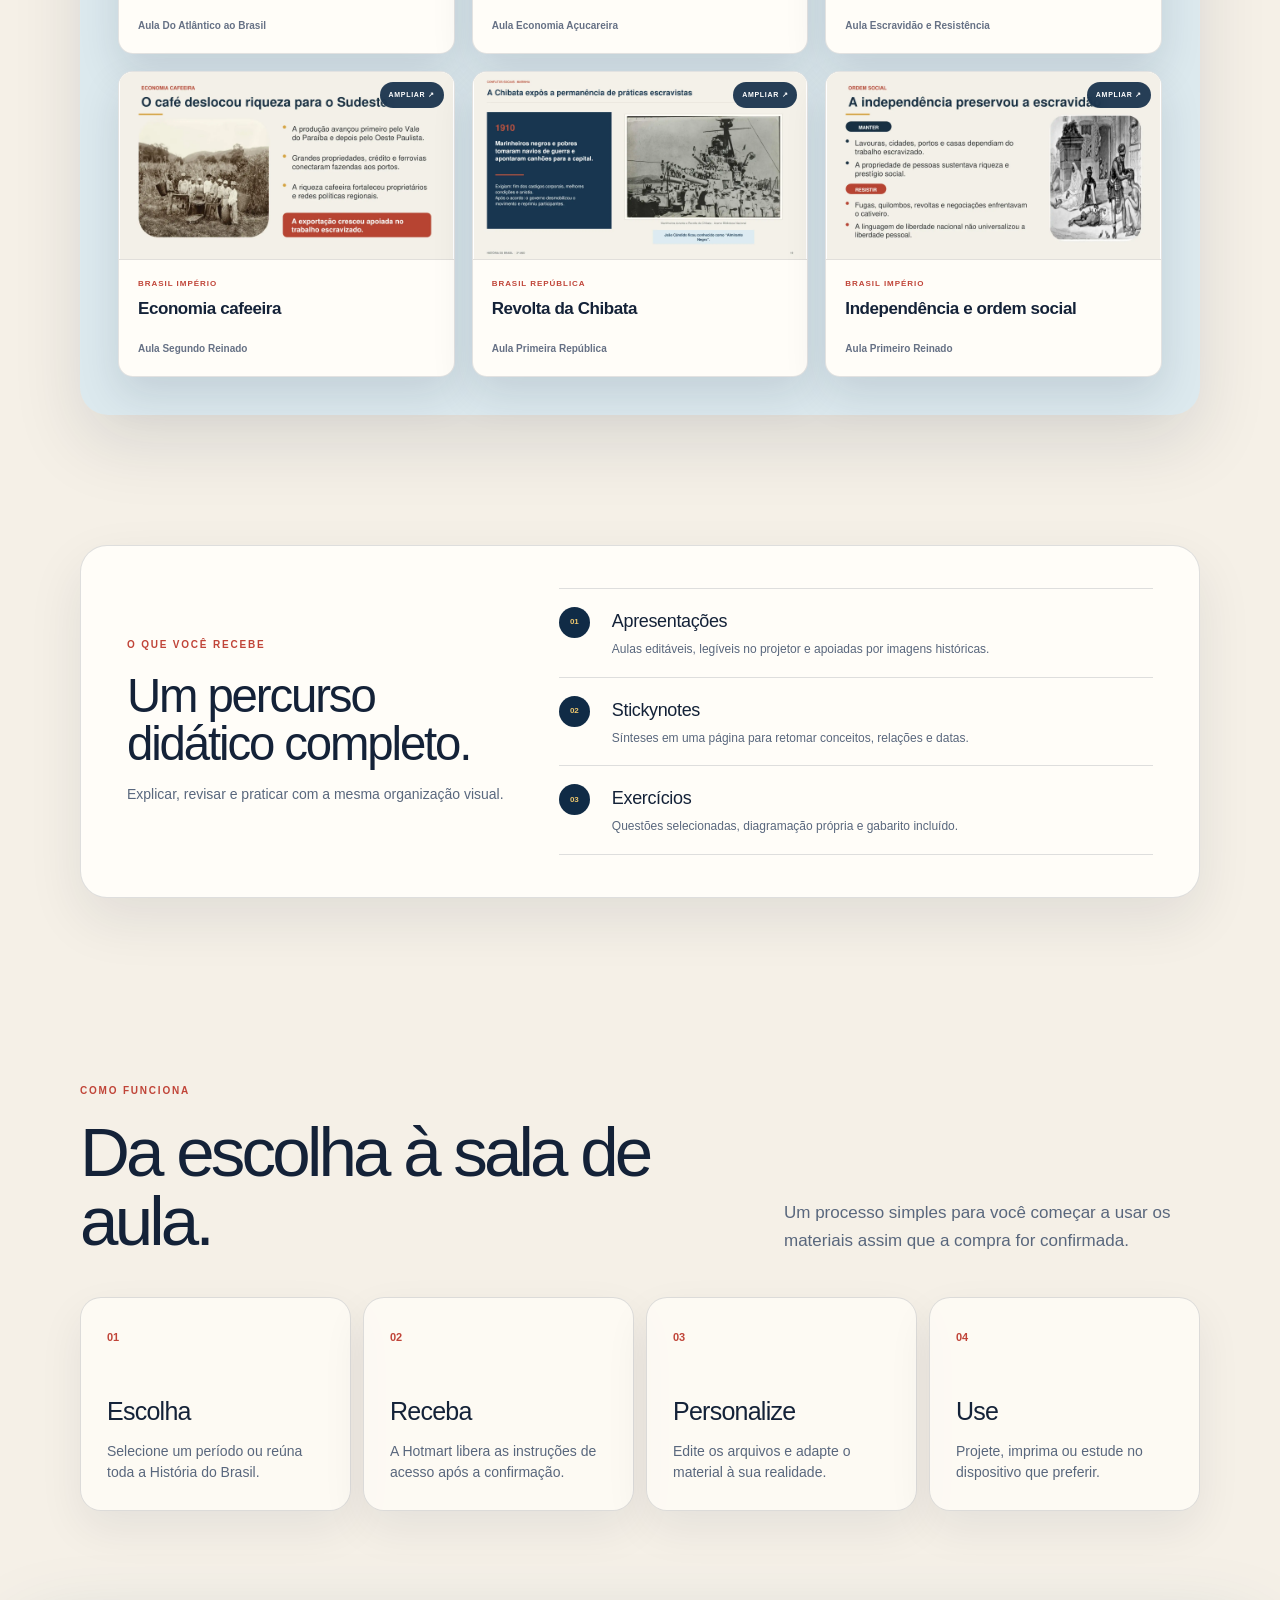
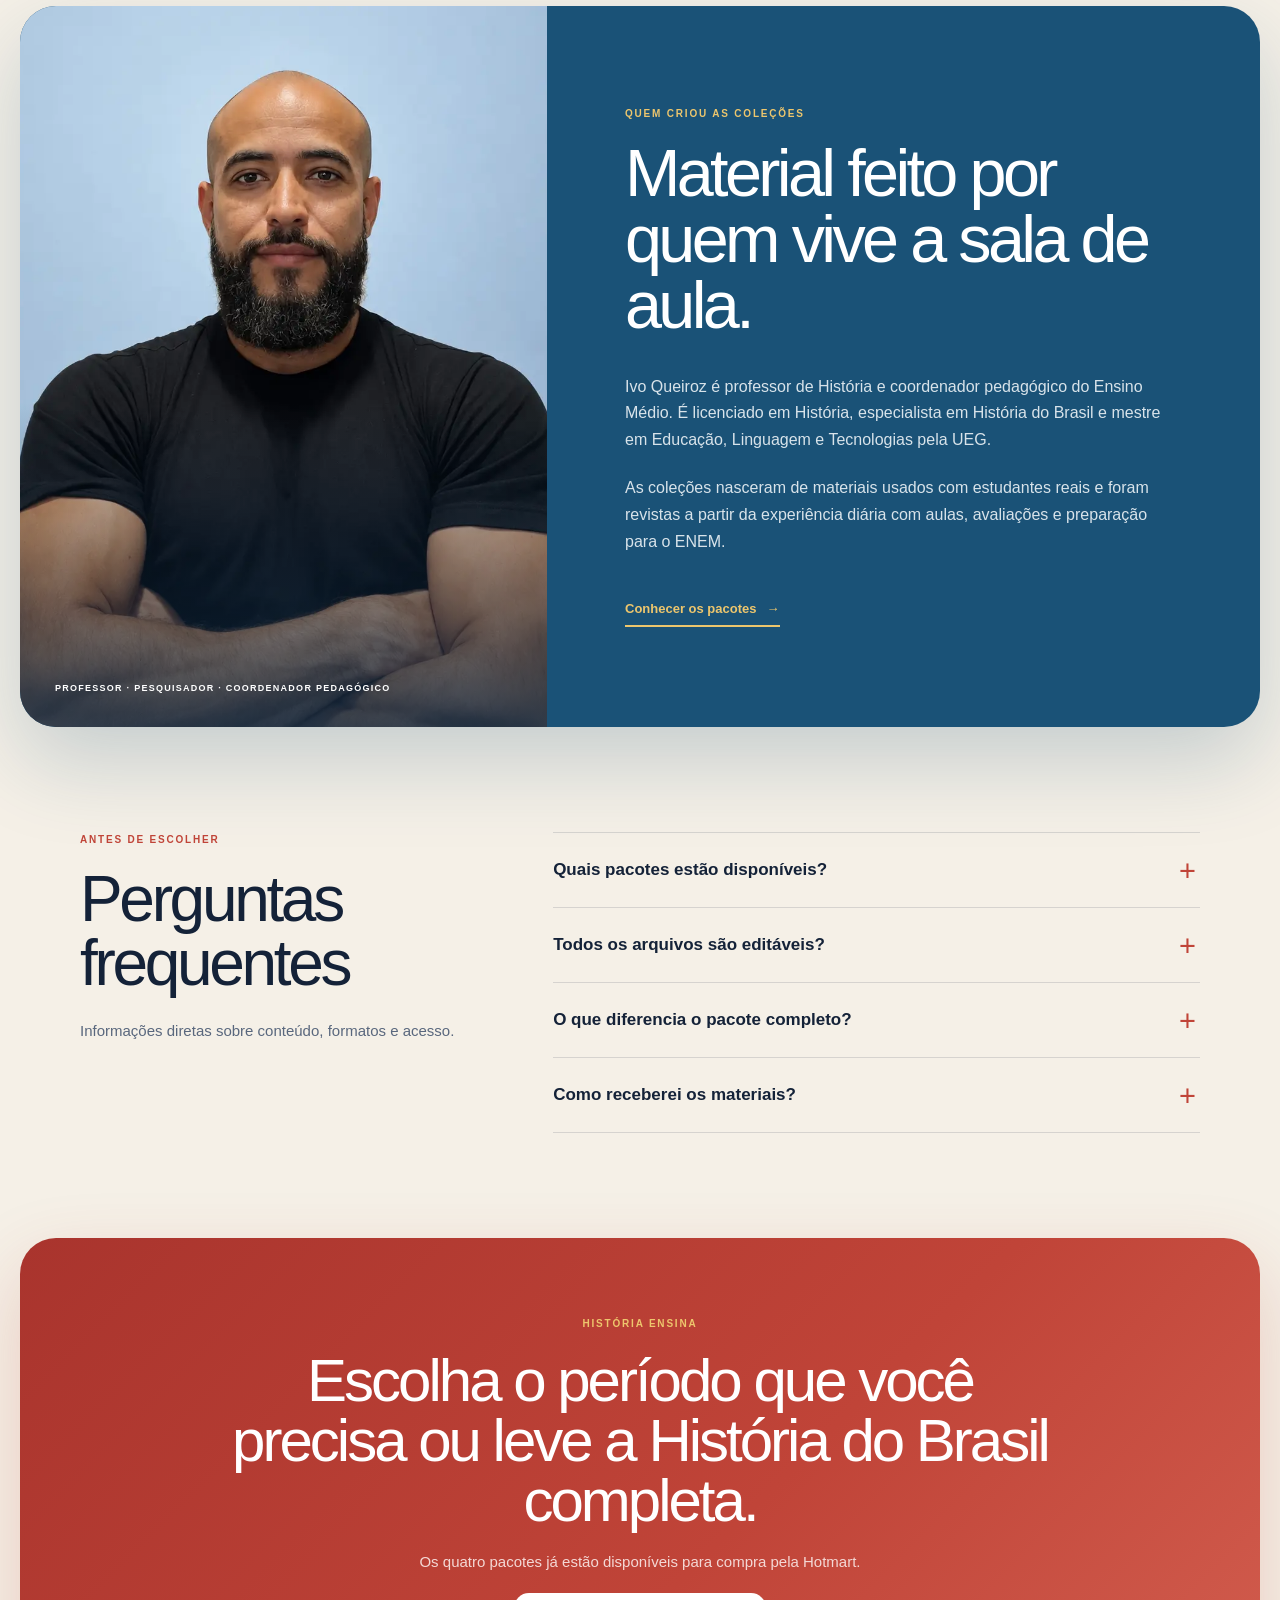
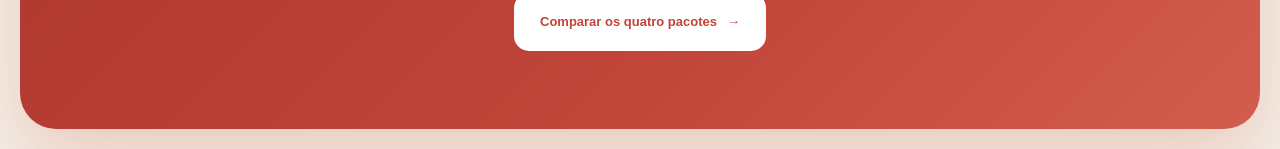
==== commit edd803c0: "Refine homepage SEO for history teachers" ====
--- a/index.html
+++ b/index.html
@@ -3,12 +3,12 @@
 <head>
   <meta charset="utf-8">
   <meta name="viewport" content="width=device-width, initial-scale=1">
-  <title>História Ensina | Coleções de História do Brasil</title>
-  <meta name="description" content="Brasil Colônia, Brasil Império e Brasil República em pacotes completos com apresentações editáveis, stickynotes e listas com gabarito comentado.">
+  <title>Material de História do Brasil para Professores | História Ensina</title>
+  <meta name="description" content="Slides editáveis, aulas prontas, stickynotes e listas de exercícios de Brasil Colônia, Império e República para professores de História e Ensino Médio.">
   <link rel="canonical" href="https://historiaensina.com.br/">
   <meta name="robots" content="index, follow, max-image-preview:large">
-  <meta property="og:title" content="História Ensina | História do Brasil pronta para usar">
-  <meta property="og:description" content="Três coleções completas e uma opção com toda a História do Brasil e mais de 140 mapas mentais.">
+  <meta property="og:title" content="Material de História do Brasil para Professores | História Ensina">
+  <meta property="og:description" content="Slides editáveis, aulas prontas, stickynotes e listas de exercícios de Brasil Colônia, Império e República para professores de História e Ensino Médio.">
   <meta property="og:type" content="website">
   <meta property="og:url" content="https://historiaensina.com.br/">
   <meta property="og:locale" content="pt_BR">
@@ -18,8 +18,8 @@
   <meta property="og:image:height" content="630">
   <meta property="og:image:alt" content="História Ensina, materiais de História do Brasil">
   <meta name="twitter:card" content="summary_large_image">
-  <meta name="twitter:title" content="História Ensina | História do Brasil pronta para usar">
-  <meta name="twitter:description" content="Três coleções completas e uma opção com toda a História do Brasil e mais de 140 mapas mentais.">
+  <meta name="twitter:title" content="Material de História do Brasil para Professores | História Ensina">
+  <meta name="twitter:description" content="Slides editáveis, aulas prontas, stickynotes e listas de exercícios de Brasil Colônia, Império e República para professores de História e Ensino Médio.">
   <meta name="twitter:image" content="https://historiaensina.com.br/og.png">
   <link rel="icon" href="favicon.svg" type="image/svg+xml">
   <link rel="preload" href="materials/aula-republica-jk-brasilia.webp" as="image" type="image/webp">
@@ -36,7 +36,7 @@
       "name": "História Ensina",
       "url": "https://historiaensina.com.br/",
       "inLanguage": "pt-BR",
-      "description": "Coleções de História do Brasil com apresentações editáveis, stickynotes e listas de exercícios com gabarito comentado."
+      "description": "Slides editáveis, aulas prontas, stickynotes e listas de exercícios de Brasil Colônia, Império e República para professores de História e Ensino Médio."
     }
   </script>
 </head>
@@ -54,9 +54,9 @@
     <div class="heroCopyV2">
       <p class="heroKicker"><span>COLEÇÕES COMPLETAS</span> BRASIL COLÔNIA · IMPÉRIO · REPÚBLICA</p>
       <h1>História do Brasil pronta para <em>ensinar, editar e revisar.</em></h1>
-      <p class="heroLead">Aulas visuais, materiais editáveis e listas com gabarito comentado para transformar conteúdo histórico em uma experiência clara, bonita e pronta para usar.</p>
+      <p class="heroLead">Aulas visuais, materiais editáveis e listas de exercícios para transformar conteúdo histórico em uma experiência clara, bonita e pronta para usar.</p>
       <div class="heroActionsV2"><a class="primaryCta" href="#oferta">Explorar os pacotes <span aria-hidden="true">→</span></a><a class="secondaryCta" href="#materiais">Ver os materiais por dentro</a></div>
-      <div class="trustRow" aria-label="Características dos materiais"><span><span aria-hidden="true" class="check">✓</span> 100% editável</span><span><span aria-hidden="true" class="check">✓</span> Imagens históricas reais</span><span><span aria-hidden="true" class="check">✓</span> Gabarito comentado</span></div>
+      <div class="trustRow" aria-label="Características dos materiais"><span><span aria-hidden="true" class="check">✓</span> 100% editável</span><span><span aria-hidden="true" class="check">✓</span> Imagens históricas reais</span><span><span aria-hidden="true" class="check">✓</span> Listas com gabarito</span></div>
     </div>
     <div class="productShowcase" aria-label="Showroom dos materiais das coleções">
       <div class="showcaseGlow" aria-hidden="true"></div><div class="showcaseBackdrop" aria-hidden="true"><img src="materials/aula-republica-jk-brasilia.webp" alt="" fetchpriority="high"></div>
@@ -72,15 +72,15 @@
   <section class="commerceIntro">
     <div class="commerceStatement"><p class="sectionLabel">MATERIAL PARA A VIDA REAL</p><h2>Uma coleção pronta para entrar na sua próxima aula.</h2><p>O conteúdo já vem organizado, visualmente consistente e preparado para ser adaptado. Você escolhe o período, ajusta o que precisar e usa.</p></div>
     <div class="benefitRail"><article><span>01</span><div><h3>Economize o tempo de preparação</h3><p>Comece por um material sólido, em vez de montar cada aula do zero.</p></div></article><article><span>02</span><div><h3>Projete com segurança</h3><p>Tópicos claros, boa leitura e imagens históricas escolhidas para a sala.</p></div></article><article><span>03</span><div><h3>Conecte aula e revisão</h3><p>Apresentações, stickynotes e exercícios seguem a mesma linha didática.</p></div></article></div>
-    <div class="audienceCompact" id="publico"><article><span>PARA PROFESSORES</span><strong>Menos preparação. Mais liberdade para adaptar.</strong><p>Uma base visual consistente, editável e pronta para cada turma.</p></article><article><span>PARA ESTUDANTES</span><strong>Mais clareza para compreender e revisar.</strong><p>Conceitos centrais, sínteses visuais e prática no mesmo percurso.</p></article></div>
+    <div class="audienceCompact" id="publico"><article><span>PARA PROFESSORES</span><strong>Menos preparação. Mais liberdade para adaptar.</strong><p>Uma base visual consistente, editável e pronta para cada turma.</p></article><article><span>PARA SUA TURMA</span><strong>Mais clareza para ensinar e aprender.</strong><p>Materiais organizados para você conduzir a aula e apoiar a compreensão da turma.</p></article></div>
   </section>
 
   <section class="packagesSection" id="oferta">
     <div class="sectionHeading centered"><p class="sectionLabel">ESCOLHA SEU PACOTE</p><h2>Três períodos separados.<br>Uma opção com tudo.</h2><p>Todos os pacotes são completos e entregues em formato editável.</p></div>
     <div class="packageGrid" aria-label="Coleções vendidas separadamente">
-      <article class="packageCard package-colonia"><div class="packageVisual"><div class="packageCover"><small>COLEÇÃO 01</small><strong>Colônia</strong><span>1500–1822</span></div><figure class="packageMaterialPreview"><span><img src="materials/aula-colonia-chegada.webp" alt="Tela real do pacote Brasil Colônia: Chegada portuguesa" loading="lazy"></span><figcaption><small>IMAGEM REAL</small><strong>Chegada portuguesa</strong></figcaption></figure></div><div class="packageBody"><div class="packageMeta"><span>Pacote completo</span><small>1500–1822</small></div><h3>Brasil Colônia</h3><p>Da ocupação portuguesa à crise do sistema colonial e ao processo de independência.</p><ul><li><span aria-hidden="true" class="check">✓</span> Apresentações 100% editáveis</li><li><span aria-hidden="true" class="check">✓</span> Stickynotes visuais de todos os temas</li><li><span aria-hidden="true" class="check">✓</span> Listas de exercícios em modelo próprio</li><li><span aria-hidden="true" class="check">✓</span> Gabarito comentado</li></ul><a class="packageCta" href="https://pay.hotmart.com/G107340989S?bid=1787771971163" target="_blank" rel="noopener noreferrer" aria-label="Comprar Brasil Colônia pela Hotmart">Escolher este pacote <span aria-hidden="true">→</span></a></div></article>
-      <article class="packageCard package-imperio"><div class="packageVisual"><div class="packageCover"><small>COLEÇÃO 02</small><strong>Império</strong><span>1822–1889</span></div><figure class="packageMaterialPreview"><span><img src="materials/aula-imperio-primeiro-reinado.webp" alt="Tela real do pacote Brasil Império: Primeiro Reinado" loading="lazy"></span><figcaption><small>IMAGEM REAL</small><strong>Primeiro Reinado</strong></figcaption></figure></div><div class="packageBody"><div class="packageMeta"><span>Pacote completo</span><small>1822–1889</small></div><h3>Brasil Império</h3><p>A formação do Estado brasileiro, suas disputas políticas e as transformações do século XIX.</p><ul><li><span aria-hidden="true" class="check">✓</span> Apresentações 100% editáveis</li><li><span aria-hidden="true" class="check">✓</span> Stickynotes visuais de todos os temas</li><li><span aria-hidden="true" class="check">✓</span> Listas de exercícios em modelo próprio</li><li><span aria-hidden="true" class="check">✓</span> Gabarito comentado</li></ul><a class="packageCta" href="https://pay.hotmart.com/D107291950U" target="_blank" rel="noopener noreferrer" aria-label="Comprar Brasil Império pela Hotmart">Escolher este pacote <span aria-hidden="true">→</span></a></div></article>
-      <article class="packageCard package-republica"><div class="packageVisual"><div class="packageCover"><small>COLEÇÃO 03</small><strong>República</strong><span>1889–presente</span></div><figure class="packageMaterialPreview"><span><img src="materials/aula-republica-jk-brasilia.webp" alt="Tela real do pacote Brasil República: JK e a construção de Brasília" loading="lazy"></span><figcaption><small>IMAGEM REAL</small><strong>JK e a construção de Brasília</strong></figcaption></figure></div><div class="packageBody"><div class="packageMeta"><span>Pacote completo</span><small>1889–presente</small></div><h3>Brasil República</h3><p>Da proclamação da República aos desafios políticos, econômicos e sociais do Brasil atual.</p><ul><li><span aria-hidden="true" class="check">✓</span> Apresentações 100% editáveis</li><li><span aria-hidden="true" class="check">✓</span> Stickynotes visuais de todos os temas</li><li><span aria-hidden="true" class="check">✓</span> Listas de exercícios em modelo próprio</li><li><span aria-hidden="true" class="check">✓</span> Gabarito comentado</li></ul><a class="packageCta" href="https://pay.hotmart.com/F107254344I?bid=1787686997070" target="_blank" rel="noopener noreferrer" aria-label="Comprar Brasil República pela Hotmart">Escolher este pacote <span aria-hidden="true">→</span></a></div></article>
+      <article class="packageCard package-colonia"><div class="packageVisual"><div class="packageCover"><small>COLEÇÃO 01</small><strong>Colônia</strong><span>1500–1822</span></div><figure class="packageMaterialPreview"><span><img src="materials/aula-colonia-chegada.webp" alt="Tela real do pacote Brasil Colônia: Chegada portuguesa" loading="lazy"></span><figcaption><small>IMAGEM REAL</small><strong>Chegada portuguesa</strong></figcaption></figure></div><div class="packageBody"><div class="packageMeta"><span>Pacote completo</span><small>1500–1822</small></div><h3>Brasil Colônia</h3><p>Da ocupação portuguesa à crise do sistema colonial e ao processo de independência.</p><ul><li><span aria-hidden="true" class="check">✓</span> Apresentações 100% editáveis</li><li><span aria-hidden="true" class="check">✓</span> Stickynotes visuais de todos os temas</li><li><span aria-hidden="true" class="check">✓</span> Listas de exercícios em modelo próprio</li><li><span aria-hidden="true" class="check">✓</span> Gabarito incluído</li></ul><a class="packageCta" href="https://pay.hotmart.com/G107340989S?bid=1787771971163" target="_blank" rel="noopener noreferrer" aria-label="Comprar Brasil Colônia pela Hotmart">Escolher este pacote <span aria-hidden="true">→</span></a></div></article>
+      <article class="packageCard package-imperio"><div class="packageVisual"><div class="packageCover"><small>COLEÇÃO 02</small><strong>Império</strong><span>1822–1889</span></div><figure class="packageMaterialPreview"><span><img src="materials/aula-imperio-primeiro-reinado.webp" alt="Tela real do pacote Brasil Império: Primeiro Reinado" loading="lazy"></span><figcaption><small>IMAGEM REAL</small><strong>Primeiro Reinado</strong></figcaption></figure></div><div class="packageBody"><div class="packageMeta"><span>Pacote completo</span><small>1822–1889</small></div><h3>Brasil Império</h3><p>A formação do Estado brasileiro, suas disputas políticas e as transformações do século XIX.</p><ul><li><span aria-hidden="true" class="check">✓</span> Apresentações 100% editáveis</li><li><span aria-hidden="true" class="check">✓</span> Stickynotes visuais de todos os temas</li><li><span aria-hidden="true" class="check">✓</span> Listas de exercícios em modelo próprio</li><li><span aria-hidden="true" class="check">✓</span> Gabarito incluído</li></ul><a class="packageCta" href="https://pay.hotmart.com/D107291950U" target="_blank" rel="noopener noreferrer" aria-label="Comprar Brasil Império pela Hotmart">Escolher este pacote <span aria-hidden="true">→</span></a></div></article>
+      <article class="packageCard package-republica"><div class="packageVisual"><div class="packageCover"><small>COLEÇÃO 03</small><strong>República</strong><span>1889–presente</span></div><figure class="packageMaterialPreview"><span><img src="materials/aula-republica-jk-brasilia.webp" alt="Tela real do pacote Brasil República: JK e a construção de Brasília" loading="lazy"></span><figcaption><small>IMAGEM REAL</small><strong>JK e a construção de Brasília</strong></figcaption></figure></div><div class="packageBody"><div class="packageMeta"><span>Pacote completo</span><small>1889–presente</small></div><h3>Brasil República</h3><p>Da proclamação da República aos desafios políticos, econômicos e sociais do Brasil atual.</p><ul><li><span aria-hidden="true" class="check">✓</span> Apresentações 100% editáveis</li><li><span aria-hidden="true" class="check">✓</span> Stickynotes visuais de todos os temas</li><li><span aria-hidden="true" class="check">✓</span> Listas de exercícios em modelo próprio</li><li><span aria-hidden="true" class="check">✓</span> Gabarito incluído</li></ul><a class="packageCta" href="https://pay.hotmart.com/F107254344I?bid=1787686997070" target="_blank" rel="noopener noreferrer" aria-label="Comprar Brasil República pela Hotmart">Escolher este pacote <span aria-hidden="true">→</span></a></div></article>
     </div>
     <article class="completePackage"><div class="completeCopy"><span class="bestChoice">A EXPERIÊNCIA COMPLETA</span><p class="completeEyebrow">AS TRÊS COLEÇÕES JUNTAS</p><h3>História do Brasil<br>Completa</h3><p>Brasil Colônia, Brasil Império e Brasil República reunidos em um único pacote, com todos os materiais editáveis do projeto.</p><div class="completeChecks"><span><span aria-hidden="true" class="check">✓</span> Todas as apresentações</span><span><span aria-hidden="true" class="check">✓</span> Todos os stickynotes</span><span><span aria-hidden="true" class="check">✓</span> Todas as listas com gabarito</span></div><a class="completeCta" href="https://pay.hotmart.com/J107341314R?bid=1787772939563" target="_blank" rel="noopener noreferrer" aria-label="Comprar História do Brasil Completa pela Hotmart">Quero o pacote completo <span aria-hidden="true">→</span></a></div><div class="completeVisual" aria-label="As três coleções e o bônus de mapas mentais"><figure class="completeMaterial cColonia"><img src="materials/aula-colonia-chegada.webp" alt="Tela real de Brasil Colônia" loading="lazy"><figcaption>COLÔNIA</figcaption></figure><figure class="completeMaterial cImperio"><img src="materials/aula-imperio-primeiro-reinado.webp" alt="Tela real de Brasil Império" loading="lazy"><figcaption>IMPÉRIO</figcaption></figure><figure class="completeMaterial cRepublica"><img src="materials/aula-republica-jk-brasilia.webp" alt="Tela real de Brasil República" loading="lazy"><figcaption>REPÚBLICA</figcaption></figure><div class="mapsBonus"><small>BÔNUS EXCLUSIVO</small><strong>+140</strong><span>mapas mentais</span><p>História do Brasil e História Geral</p></div></div></article>
   </section>
@@ -97,7 +97,7 @@
     <div class="galleryPanel toneExercicios exercicios" id="gallery-panel-exercicios" role="tabpanel" aria-live="polite" hidden><div class="galleryPanelIntro"><div><span class="realMaterialSeal">IMAGENS REAIS DO MATERIAL</span><h3>Listas organizadas para praticar e consolidar</h3></div><p>Páginas reais da lista Brasil República, com modelo próprio, questões selecionadas e recursos visuais preservados no enquadramento.</p></div><div class="materialSamplesGrid"><a class="materialSampleCard portrait" href="materials/exercicios-republica-abertura.webp" target="_blank" rel="noopener noreferrer" aria-label="Ampliar amostra: Abertura da lista"><span class="materialImageFrame"><img alt="Brasil República: Abertura da lista" loading="lazy" src="materials/exercicios-republica-abertura.webp"></span><span class="materialSampleCaption"><small>Brasil República</small><strong>Abertura da lista</strong><span>Questões com tabelas históricas</span></span><span class="materialZoom" aria-hidden="true">AMPLIAR ↗</span></a><a class="materialSampleCard portrait" href="materials/exercicios-republica-questoes.webp" target="_blank" rel="noopener noreferrer" aria-label="Ampliar amostra: Questões com recurso visual"><span class="materialImageFrame"><img alt="Brasil República: Questões com recurso visual" loading="lazy" src="materials/exercicios-republica-questoes.webp"></span><span class="materialSampleCaption"><small>Brasil República</small><strong>Questões com recurso visual</strong><span>Diagramação em modelo próprio</span></span><span class="materialZoom" aria-hidden="true">AMPLIAR ↗</span></a></div></div>
   </section>
 
-  <section class="includedSection"><div class="includedCompact"><div class="includedCompactIntro"><p class="sectionLabel">O QUE VOCÊ RECEBE</p><h2>Um percurso didático completo.</h2><p>Explicar, revisar e praticar com a mesma organização visual.</p></div><div class="includedCompactItems"><article><span>01</span><div><h3>Apresentações</h3><p>Aulas editáveis, legíveis no projetor e apoiadas por imagens históricas.</p></div></article><article><span>02</span><div><h3>Stickynotes</h3><p>Sínteses em uma página para retomar conceitos, relações e datas.</p></div></article><article><span>03</span><div><h3>Exercícios</h3><p>Questões selecionadas, diagramação própria e gabarito comentado.</p></div></article></div></div></section>
+  <section class="includedSection"><div class="includedCompact"><div class="includedCompactIntro"><p class="sectionLabel">O QUE VOCÊ RECEBE</p><h2>Um percurso didático completo.</h2><p>Explicar, revisar e praticar com a mesma organização visual.</p></div><div class="includedCompactItems"><article><span>01</span><div><h3>Apresentações</h3><p>Aulas editáveis, legíveis no projetor e apoiadas por imagens históricas.</p></div></article><article><span>02</span><div><h3>Stickynotes</h3><p>Sínteses em uma página para retomar conceitos, relações e datas.</p></div></article><article><span>03</span><div><h3>Exercícios</h3><p>Questões selecionadas, diagramação própria e gabarito incluído.</p></div></article></div></div></section>
   <section class="stepsV2"><div class="sectionHeading splitHeading"><div><p class="sectionLabel">COMO FUNCIONA</p><h2>Da escolha à sala de aula.</h2></div><p>Um processo simples para você começar a usar os materiais assim que a compra for confirmada.</p></div><div class="stepsGridV2"><article><span>01</span><h3>Escolha</h3><p>Selecione um período ou reúna toda a História do Brasil.</p></article><article><span>02</span><h3>Receba</h3><p>A Hotmart libera as instruções de acesso após a confirmação.</p></article><article><span>03</span><h3>Personalize</h3><p>Edite os arquivos e adapte o material à sua realidade.</p></article><article><span>04</span><h3>Use</h3><p>Projete, imprima ou estude no dispositivo que preferir.</p></article></div></section>
   <section class="authorV2" id="autor"><div class="authorImage"><img src="images/ivo-queiroz.webp" alt="Retrato do professor Ivo Queiroz" loading="lazy"><span>PROFESSOR · PESQUISADOR · COORDENADOR PEDAGÓGICO</span></div><div class="authorContent"><p class="sectionLabel lightLabel">QUEM CRIOU AS COLEÇÕES</p><h2>Material feito por quem vive a sala de aula.</h2><p>Ivo Queiroz é professor de História e coordenador pedagógico do Ensino Médio. É licenciado em História, especialista em História do Brasil e mestre em Educação, Linguagem e Tecnologias pela UEG.</p><p>As coleções nasceram de materiais usados com estudantes reais e foram revistas a partir da experiência diária com aulas, avaliações e preparação para o ENEM.</p><a href="#oferta">Conhecer os pacotes <span aria-hidden="true">→</span></a></div></section>
   <section class="faqV2"><div class="faqHeading"><p class="sectionLabel">ANTES DE ESCOLHER</p><h2>Perguntas frequentes</h2><p>Informações diretas sobre conteúdo, formatos e acesso.</p></div><div class="faqListV2"><details><summary>Quais pacotes estão disponíveis?</summary><p>Brasil Colônia, Brasil Império, Brasil República e História do Brasil Completa, que reúne as três coleções.</p></details><details><summary>Todos os arquivos são editáveis?</summary><p>Sim. Os pacotes são entregues com apresentações, stickynotes e listas em formatos que permitem personalização.</p></details><details><summary>O que diferencia o pacote completo?</summary><p>Ele reúne as três coleções e acrescenta o bônus de mais de 140 mapas mentais de História do Brasil e História Geral.</p></details><details><summary>Como receberei os materiais?</summary><p>Após a confirmação da compra, a Hotmart enviará as instruções de acesso ao conteúdo.</p></details></div></section>
@@ -106,3 +106,4 @@
 </main>
 </body>
 </html>
+
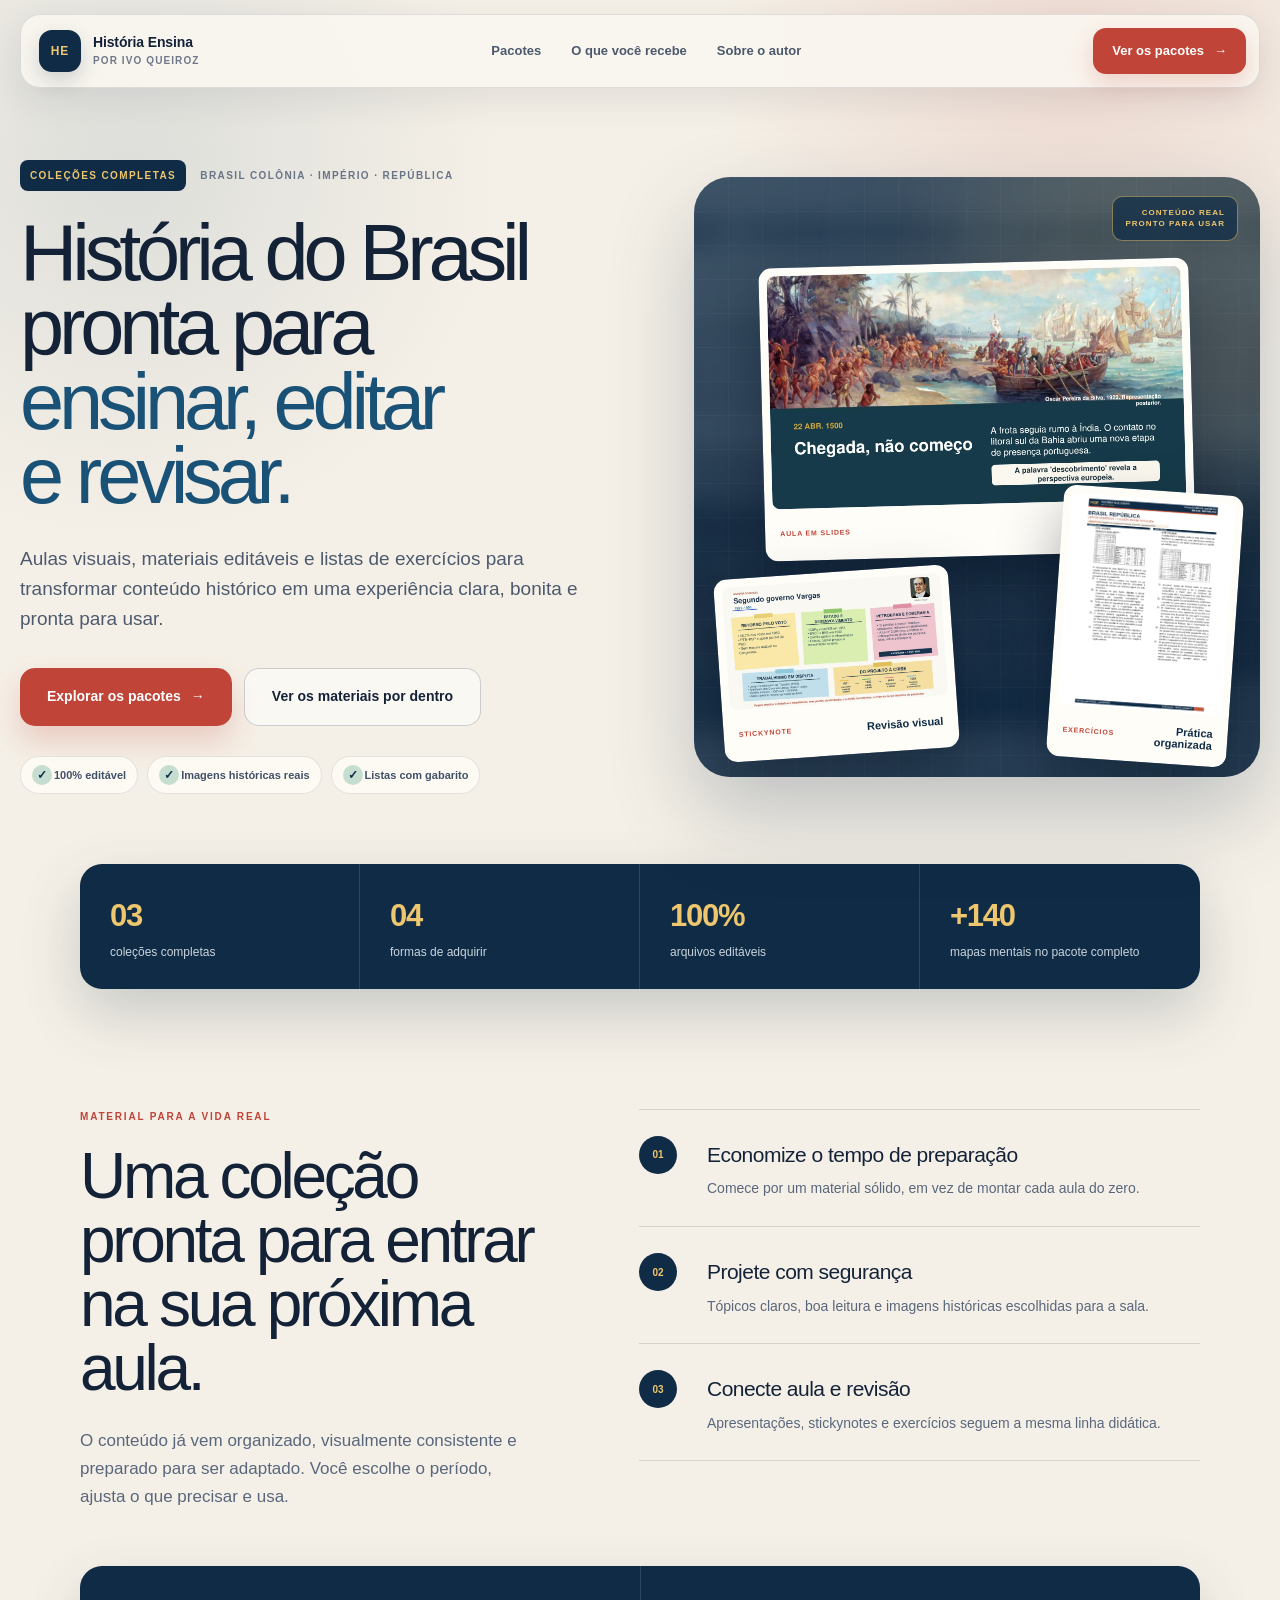
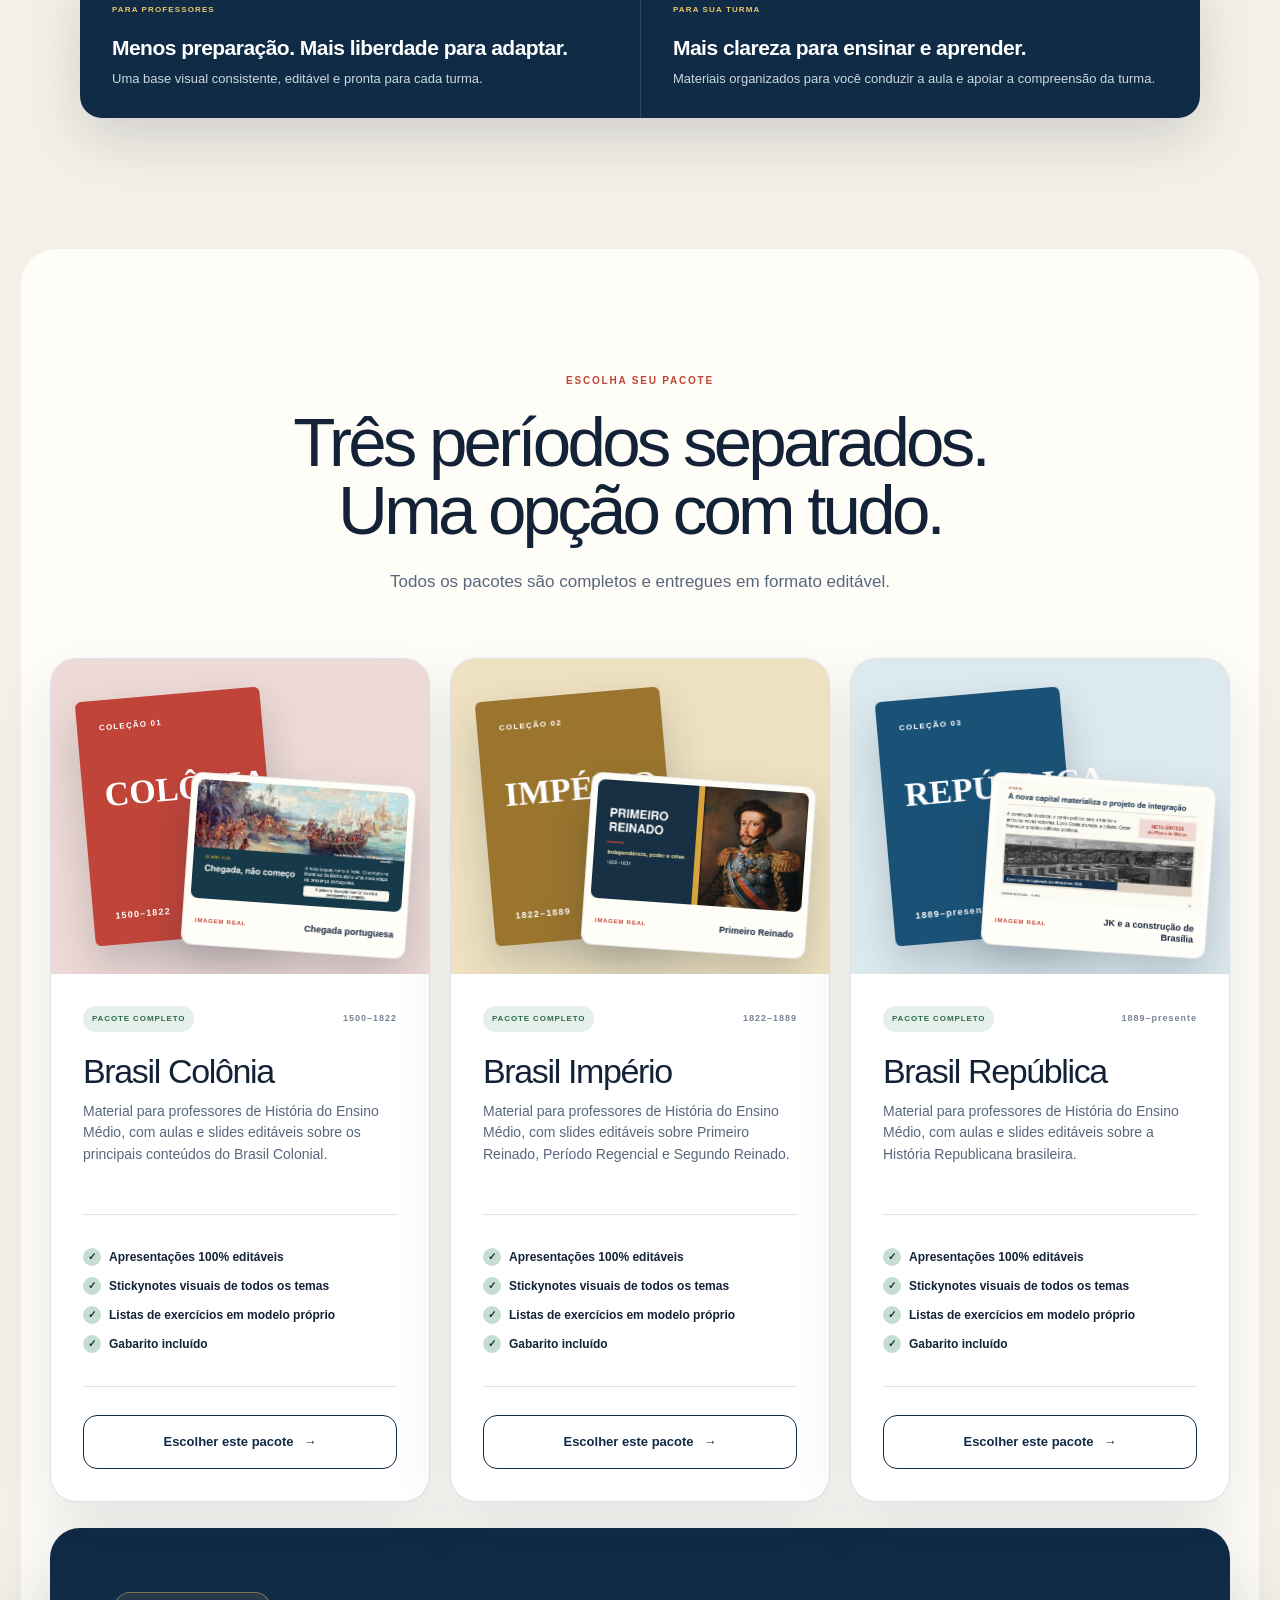
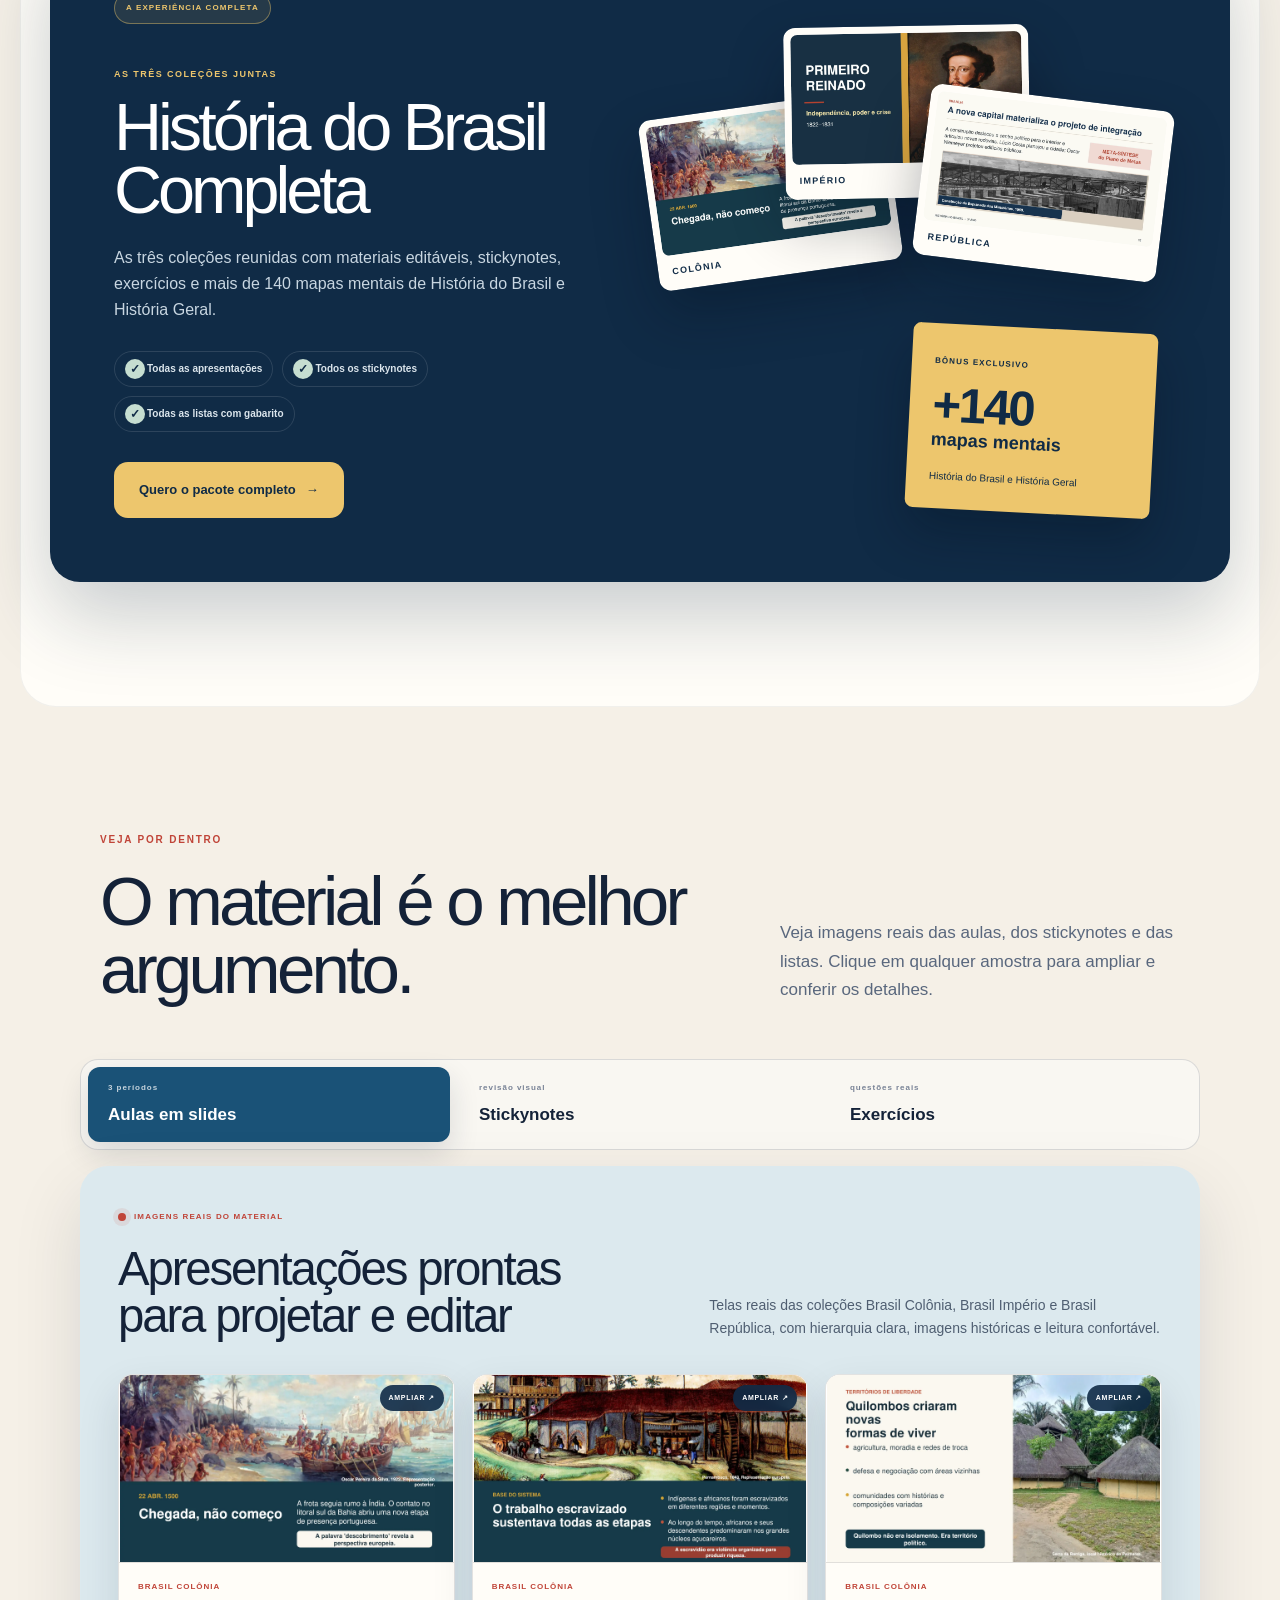
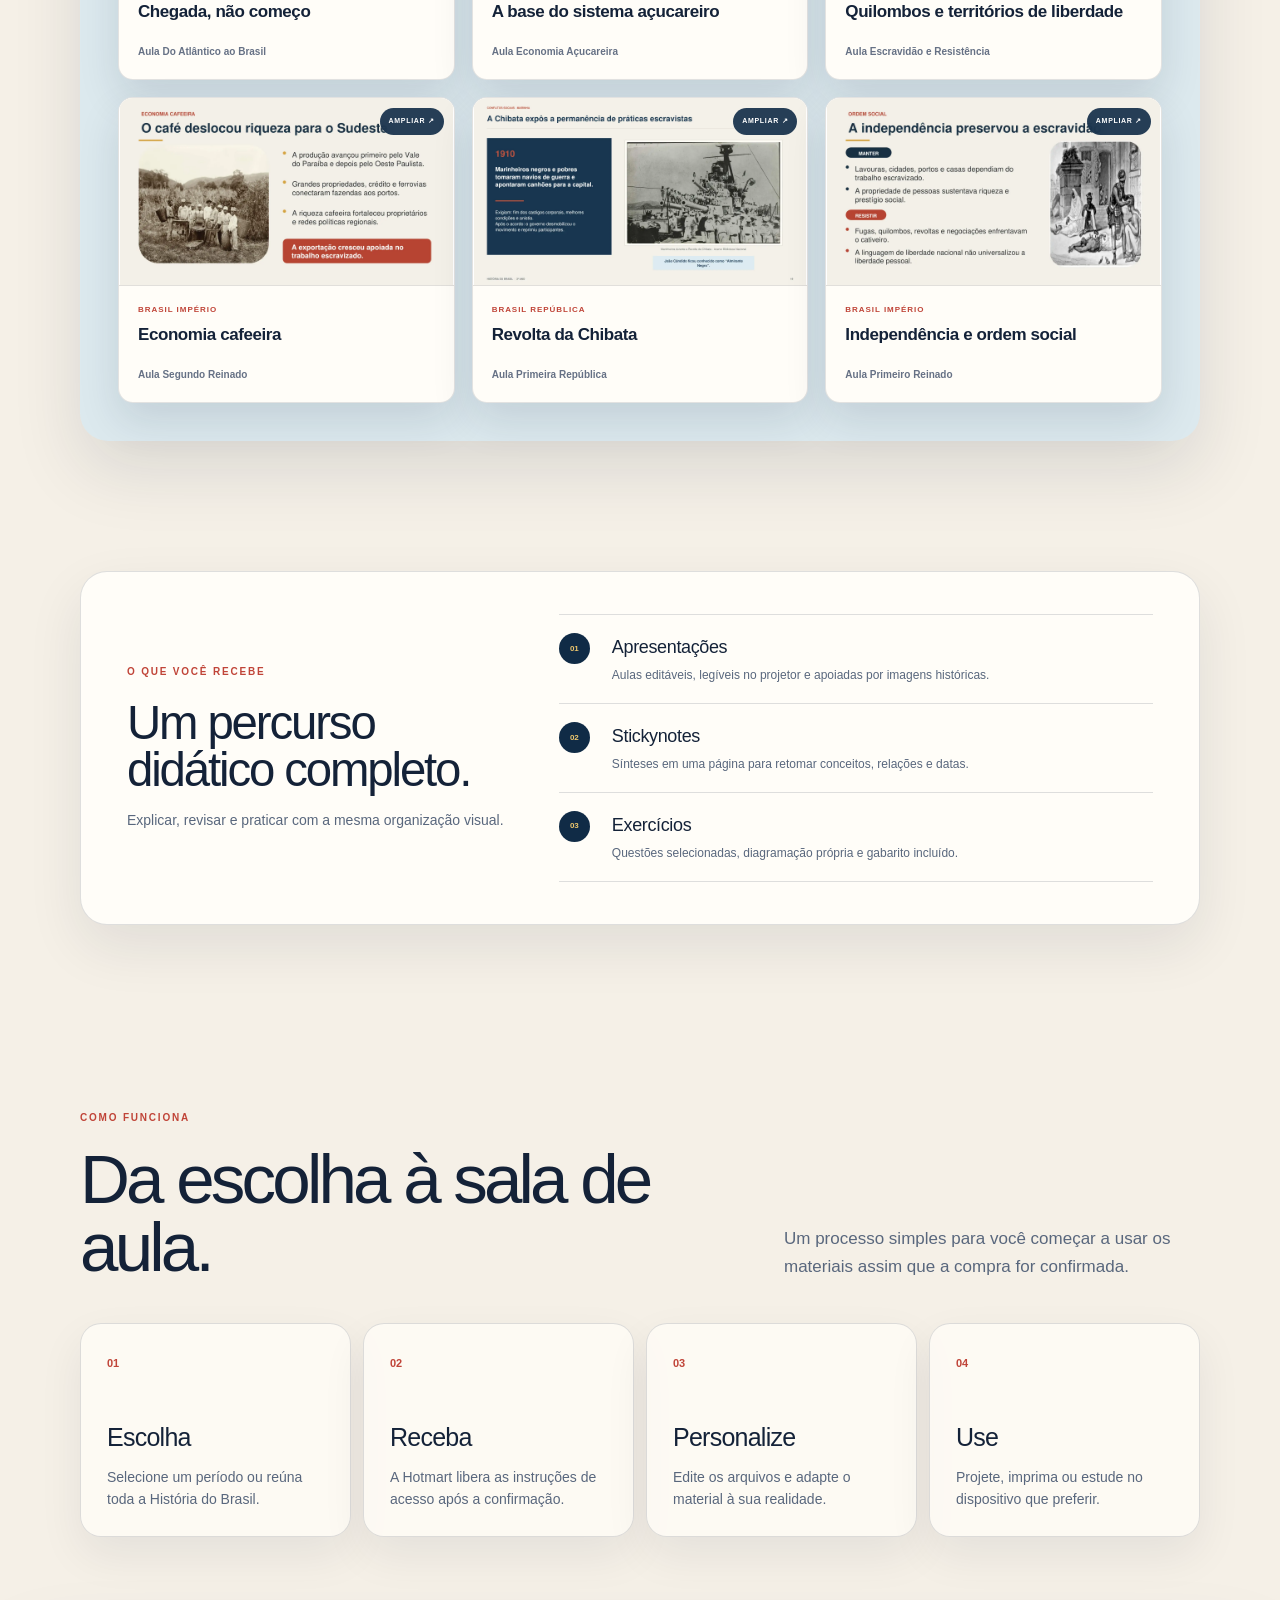
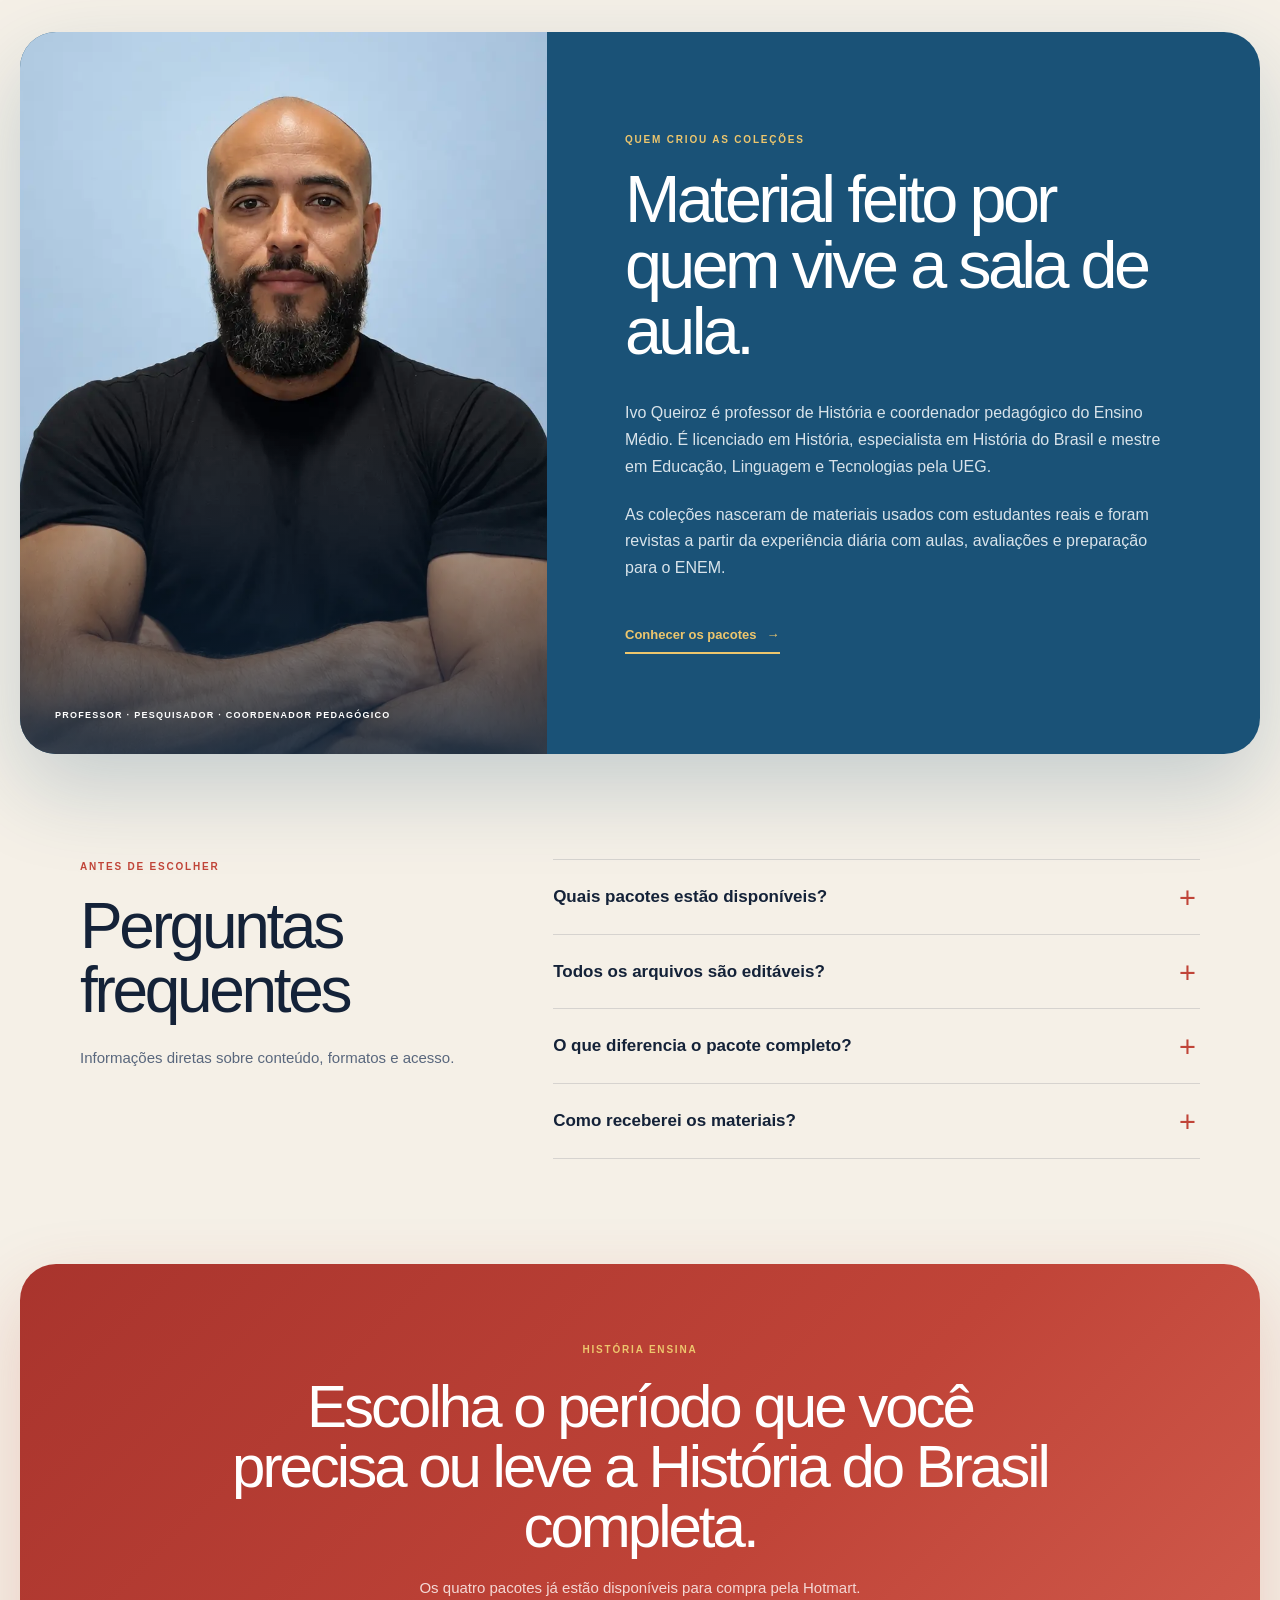
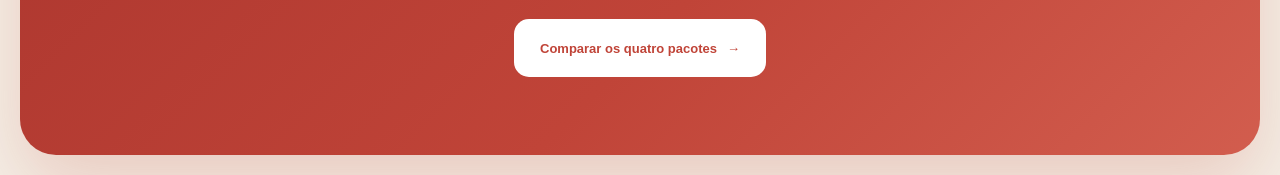
==== commit c5d0824a: "Add SEO anchors and collection descriptions" ====
--- a/index.html
+++ b/index.html
@@ -78,11 +78,11 @@
   <section class="packagesSection" id="oferta">
     <div class="sectionHeading centered"><p class="sectionLabel">ESCOLHA SEU PACOTE</p><h2>Três períodos separados.<br>Uma opção com tudo.</h2><p>Todos os pacotes são completos e entregues em formato editável.</p></div>
     <div class="packageGrid" aria-label="Coleções vendidas separadamente">
-      <article class="packageCard package-colonia"><div class="packageVisual"><div class="packageCover"><small>COLEÇÃO 01</small><strong>Colônia</strong><span>1500–1822</span></div><figure class="packageMaterialPreview"><span><img src="materials/aula-colonia-chegada.webp" alt="Tela real do pacote Brasil Colônia: Chegada portuguesa" loading="lazy"></span><figcaption><small>IMAGEM REAL</small><strong>Chegada portuguesa</strong></figcaption></figure></div><div class="packageBody"><div class="packageMeta"><span>Pacote completo</span><small>1500–1822</small></div><h3>Brasil Colônia</h3><p>Da ocupação portuguesa à crise do sistema colonial e ao processo de independência.</p><ul><li><span aria-hidden="true" class="check">✓</span> Apresentações 100% editáveis</li><li><span aria-hidden="true" class="check">✓</span> Stickynotes visuais de todos os temas</li><li><span aria-hidden="true" class="check">✓</span> Listas de exercícios em modelo próprio</li><li><span aria-hidden="true" class="check">✓</span> Gabarito incluído</li></ul><a class="packageCta" href="https://pay.hotmart.com/G107340989S?bid=1787771971163" target="_blank" rel="noopener noreferrer" aria-label="Comprar Brasil Colônia pela Hotmart">Escolher este pacote <span aria-hidden="true">→</span></a></div></article>
-      <article class="packageCard package-imperio"><div class="packageVisual"><div class="packageCover"><small>COLEÇÃO 02</small><strong>Império</strong><span>1822–1889</span></div><figure class="packageMaterialPreview"><span><img src="materials/aula-imperio-primeiro-reinado.webp" alt="Tela real do pacote Brasil Império: Primeiro Reinado" loading="lazy"></span><figcaption><small>IMAGEM REAL</small><strong>Primeiro Reinado</strong></figcaption></figure></div><div class="packageBody"><div class="packageMeta"><span>Pacote completo</span><small>1822–1889</small></div><h3>Brasil Império</h3><p>A formação do Estado brasileiro, suas disputas políticas e as transformações do século XIX.</p><ul><li><span aria-hidden="true" class="check">✓</span> Apresentações 100% editáveis</li><li><span aria-hidden="true" class="check">✓</span> Stickynotes visuais de todos os temas</li><li><span aria-hidden="true" class="check">✓</span> Listas de exercícios em modelo próprio</li><li><span aria-hidden="true" class="check">✓</span> Gabarito incluído</li></ul><a class="packageCta" href="https://pay.hotmart.com/D107291950U" target="_blank" rel="noopener noreferrer" aria-label="Comprar Brasil Império pela Hotmart">Escolher este pacote <span aria-hidden="true">→</span></a></div></article>
-      <article class="packageCard package-republica"><div class="packageVisual"><div class="packageCover"><small>COLEÇÃO 03</small><strong>República</strong><span>1889–presente</span></div><figure class="packageMaterialPreview"><span><img src="materials/aula-republica-jk-brasilia.webp" alt="Tela real do pacote Brasil República: JK e a construção de Brasília" loading="lazy"></span><figcaption><small>IMAGEM REAL</small><strong>JK e a construção de Brasília</strong></figcaption></figure></div><div class="packageBody"><div class="packageMeta"><span>Pacote completo</span><small>1889–presente</small></div><h3>Brasil República</h3><p>Da proclamação da República aos desafios políticos, econômicos e sociais do Brasil atual.</p><ul><li><span aria-hidden="true" class="check">✓</span> Apresentações 100% editáveis</li><li><span aria-hidden="true" class="check">✓</span> Stickynotes visuais de todos os temas</li><li><span aria-hidden="true" class="check">✓</span> Listas de exercícios em modelo próprio</li><li><span aria-hidden="true" class="check">✓</span> Gabarito incluído</li></ul><a class="packageCta" href="https://pay.hotmart.com/F107254344I?bid=1787686997070" target="_blank" rel="noopener noreferrer" aria-label="Comprar Brasil República pela Hotmart">Escolher este pacote <span aria-hidden="true">→</span></a></div></article>
+      <article class="packageCard package-colonia" id="brasil-colonia"><div class="packageVisual"><div class="packageCover"><small>COLEÇÃO 01</small><strong>Colônia</strong><span>1500–1822</span></div><figure class="packageMaterialPreview"><span><img src="materials/aula-colonia-chegada.webp" alt="Tela real do pacote Brasil Colônia: Chegada portuguesa" loading="lazy"></span><figcaption><small>IMAGEM REAL</small><strong>Chegada portuguesa</strong></figcaption></figure></div><div class="packageBody"><div class="packageMeta"><span>Pacote completo</span><small>1500–1822</small></div><h3>Brasil Colônia</h3><p>Material para professores de História do Ensino Médio, com aulas e slides editáveis sobre os principais conteúdos do Brasil Colonial.</p><ul><li><span aria-hidden="true" class="check">✓</span> Apresentações 100% editáveis</li><li><span aria-hidden="true" class="check">✓</span> Stickynotes visuais de todos os temas</li><li><span aria-hidden="true" class="check">✓</span> Listas de exercícios em modelo próprio</li><li><span aria-hidden="true" class="check">✓</span> Gabarito incluído</li></ul><a class="packageCta" href="https://pay.hotmart.com/G107340989S?bid=1787771971163" target="_blank" rel="noopener noreferrer" aria-label="Comprar Brasil Colônia pela Hotmart">Escolher este pacote <span aria-hidden="true">→</span></a></div></article>
+      <article class="packageCard package-imperio" id="brasil-imperio"><div class="packageVisual"><div class="packageCover"><small>COLEÇÃO 02</small><strong>Império</strong><span>1822–1889</span></div><figure class="packageMaterialPreview"><span><img src="materials/aula-imperio-primeiro-reinado.webp" alt="Tela real do pacote Brasil Império: Primeiro Reinado" loading="lazy"></span><figcaption><small>IMAGEM REAL</small><strong>Primeiro Reinado</strong></figcaption></figure></div><div class="packageBody"><div class="packageMeta"><span>Pacote completo</span><small>1822–1889</small></div><h3>Brasil Império</h3><p>Material para professores de História do Ensino Médio, com slides editáveis sobre Primeiro Reinado, Período Regencial e Segundo Reinado.</p><ul><li><span aria-hidden="true" class="check">✓</span> Apresentações 100% editáveis</li><li><span aria-hidden="true" class="check">✓</span> Stickynotes visuais de todos os temas</li><li><span aria-hidden="true" class="check">✓</span> Listas de exercícios em modelo próprio</li><li><span aria-hidden="true" class="check">✓</span> Gabarito incluído</li></ul><a class="packageCta" href="https://pay.hotmart.com/D107291950U" target="_blank" rel="noopener noreferrer" aria-label="Comprar Brasil Império pela Hotmart">Escolher este pacote <span aria-hidden="true">→</span></a></div></article>
+      <article class="packageCard package-republica" id="brasil-republica"><div class="packageVisual"><div class="packageCover"><small>COLEÇÃO 03</small><strong>República</strong><span>1889–presente</span></div><figure class="packageMaterialPreview"><span><img src="materials/aula-republica-jk-brasilia.webp" alt="Tela real do pacote Brasil República: JK e a construção de Brasília" loading="lazy"></span><figcaption><small>IMAGEM REAL</small><strong>JK e a construção de Brasília</strong></figcaption></figure></div><div class="packageBody"><div class="packageMeta"><span>Pacote completo</span><small>1889–presente</small></div><h3>Brasil República</h3><p>Material para professores de História do Ensino Médio, com aulas e slides editáveis sobre a História Republicana brasileira.</p><ul><li><span aria-hidden="true" class="check">✓</span> Apresentações 100% editáveis</li><li><span aria-hidden="true" class="check">✓</span> Stickynotes visuais de todos os temas</li><li><span aria-hidden="true" class="check">✓</span> Listas de exercícios em modelo próprio</li><li><span aria-hidden="true" class="check">✓</span> Gabarito incluído</li></ul><a class="packageCta" href="https://pay.hotmart.com/F107254344I?bid=1787686997070" target="_blank" rel="noopener noreferrer" aria-label="Comprar Brasil República pela Hotmart">Escolher este pacote <span aria-hidden="true">→</span></a></div></article>
     </div>
-    <article class="completePackage"><div class="completeCopy"><span class="bestChoice">A EXPERIÊNCIA COMPLETA</span><p class="completeEyebrow">AS TRÊS COLEÇÕES JUNTAS</p><h3>História do Brasil<br>Completa</h3><p>Brasil Colônia, Brasil Império e Brasil República reunidos em um único pacote, com todos os materiais editáveis do projeto.</p><div class="completeChecks"><span><span aria-hidden="true" class="check">✓</span> Todas as apresentações</span><span><span aria-hidden="true" class="check">✓</span> Todos os stickynotes</span><span><span aria-hidden="true" class="check">✓</span> Todas as listas com gabarito</span></div><a class="completeCta" href="https://pay.hotmart.com/J107341314R?bid=1787772939563" target="_blank" rel="noopener noreferrer" aria-label="Comprar História do Brasil Completa pela Hotmart">Quero o pacote completo <span aria-hidden="true">→</span></a></div><div class="completeVisual" aria-label="As três coleções e o bônus de mapas mentais"><figure class="completeMaterial cColonia"><img src="materials/aula-colonia-chegada.webp" alt="Tela real de Brasil Colônia" loading="lazy"><figcaption>COLÔNIA</figcaption></figure><figure class="completeMaterial cImperio"><img src="materials/aula-imperio-primeiro-reinado.webp" alt="Tela real de Brasil Império" loading="lazy"><figcaption>IMPÉRIO</figcaption></figure><figure class="completeMaterial cRepublica"><img src="materials/aula-republica-jk-brasilia.webp" alt="Tela real de Brasil República" loading="lazy"><figcaption>REPÚBLICA</figcaption></figure><div class="mapsBonus"><small>BÔNUS EXCLUSIVO</small><strong>+140</strong><span>mapas mentais</span><p>História do Brasil e História Geral</p></div></div></article>
+    <article class="completePackage" id="historia-do-brasil-completa"><div class="completeCopy"><span class="bestChoice">A EXPERIÊNCIA COMPLETA</span><p class="completeEyebrow">AS TRÊS COLEÇÕES JUNTAS</p><h3>História do Brasil<br>Completa</h3><p>As três coleções reunidas com materiais editáveis, stickynotes, exercícios e mais de 140 mapas mentais de História do Brasil e História Geral.</p><div class="completeChecks"><span><span aria-hidden="true" class="check">✓</span> Todas as apresentações</span><span><span aria-hidden="true" class="check">✓</span> Todos os stickynotes</span><span><span aria-hidden="true" class="check">✓</span> Todas as listas com gabarito</span></div><a class="completeCta" href="https://pay.hotmart.com/J107341314R?bid=1787772939563" target="_blank" rel="noopener noreferrer" aria-label="Comprar História do Brasil Completa pela Hotmart">Quero o pacote completo <span aria-hidden="true">→</span></a></div><div class="completeVisual" aria-label="As três coleções e o bônus de mapas mentais"><figure class="completeMaterial cColonia"><img src="materials/aula-colonia-chegada.webp" alt="Tela real de Brasil Colônia" loading="lazy"><figcaption>COLÔNIA</figcaption></figure><figure class="completeMaterial cImperio"><img src="materials/aula-imperio-primeiro-reinado.webp" alt="Tela real de Brasil Império" loading="lazy"><figcaption>IMPÉRIO</figcaption></figure><figure class="completeMaterial cRepublica"><img src="materials/aula-republica-jk-brasilia.webp" alt="Tela real de Brasil República" loading="lazy"><figcaption>REPÚBLICA</figcaption></figure><div class="mapsBonus"><small>BÔNUS EXCLUSIVO</small><strong>+140</strong><span>mapas mentais</span><p>História do Brasil e História Geral</p></div></div></article>
   </section>
 
   <section class="gallerySection" id="materiais">
@@ -107,3 +107,4 @@
 </body>
 </html>
 
+
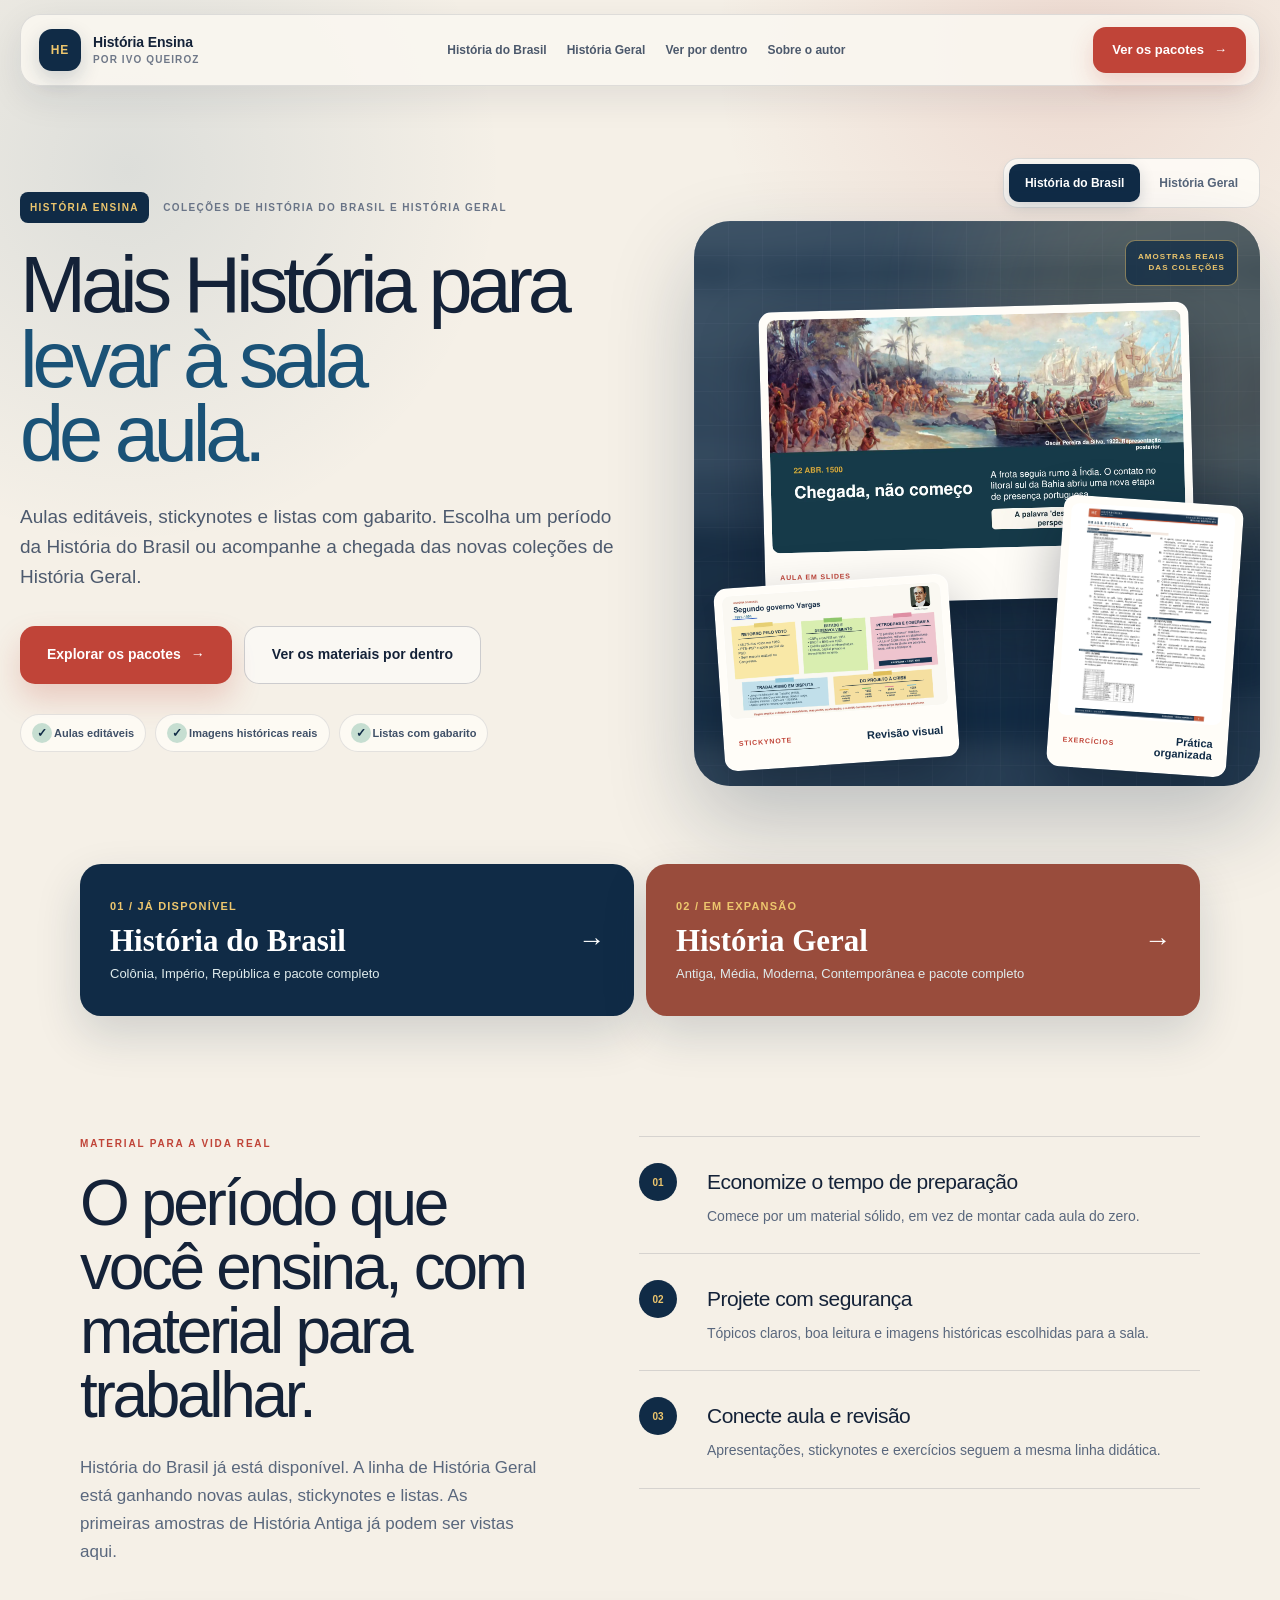
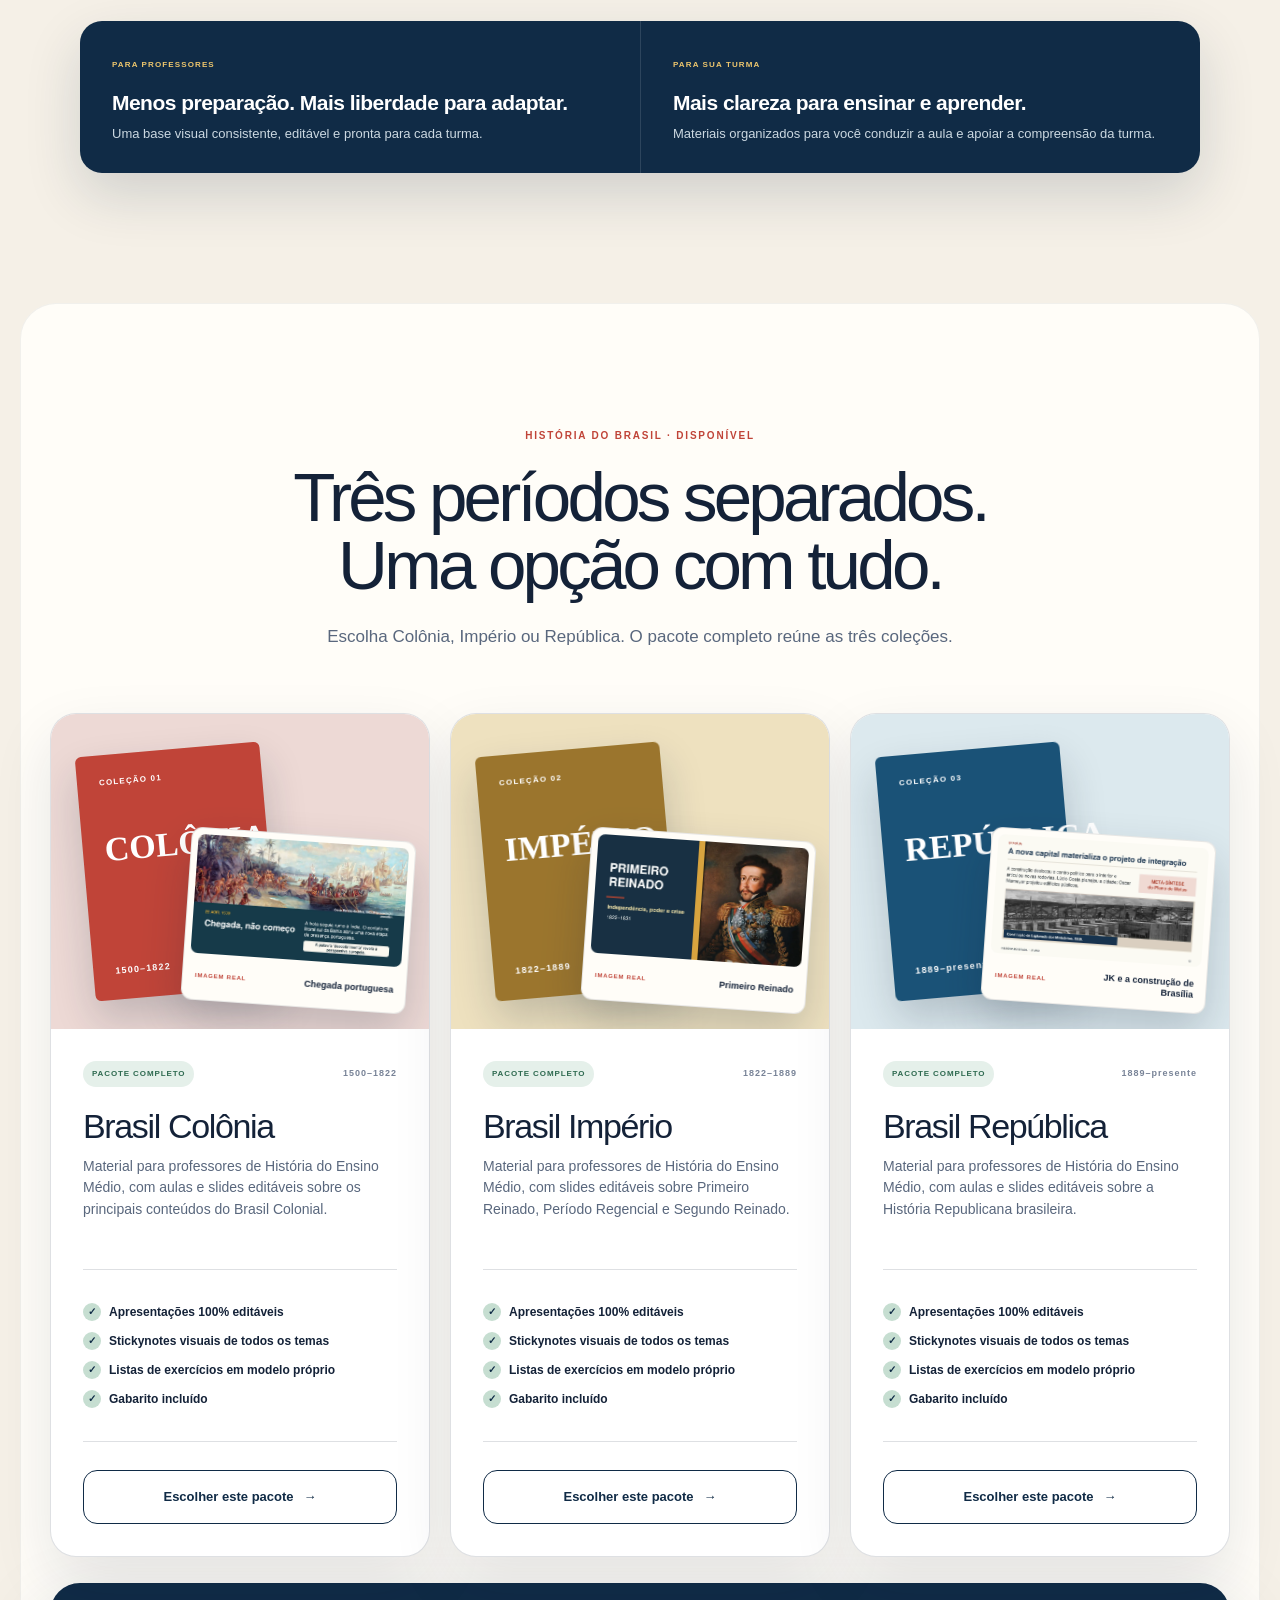
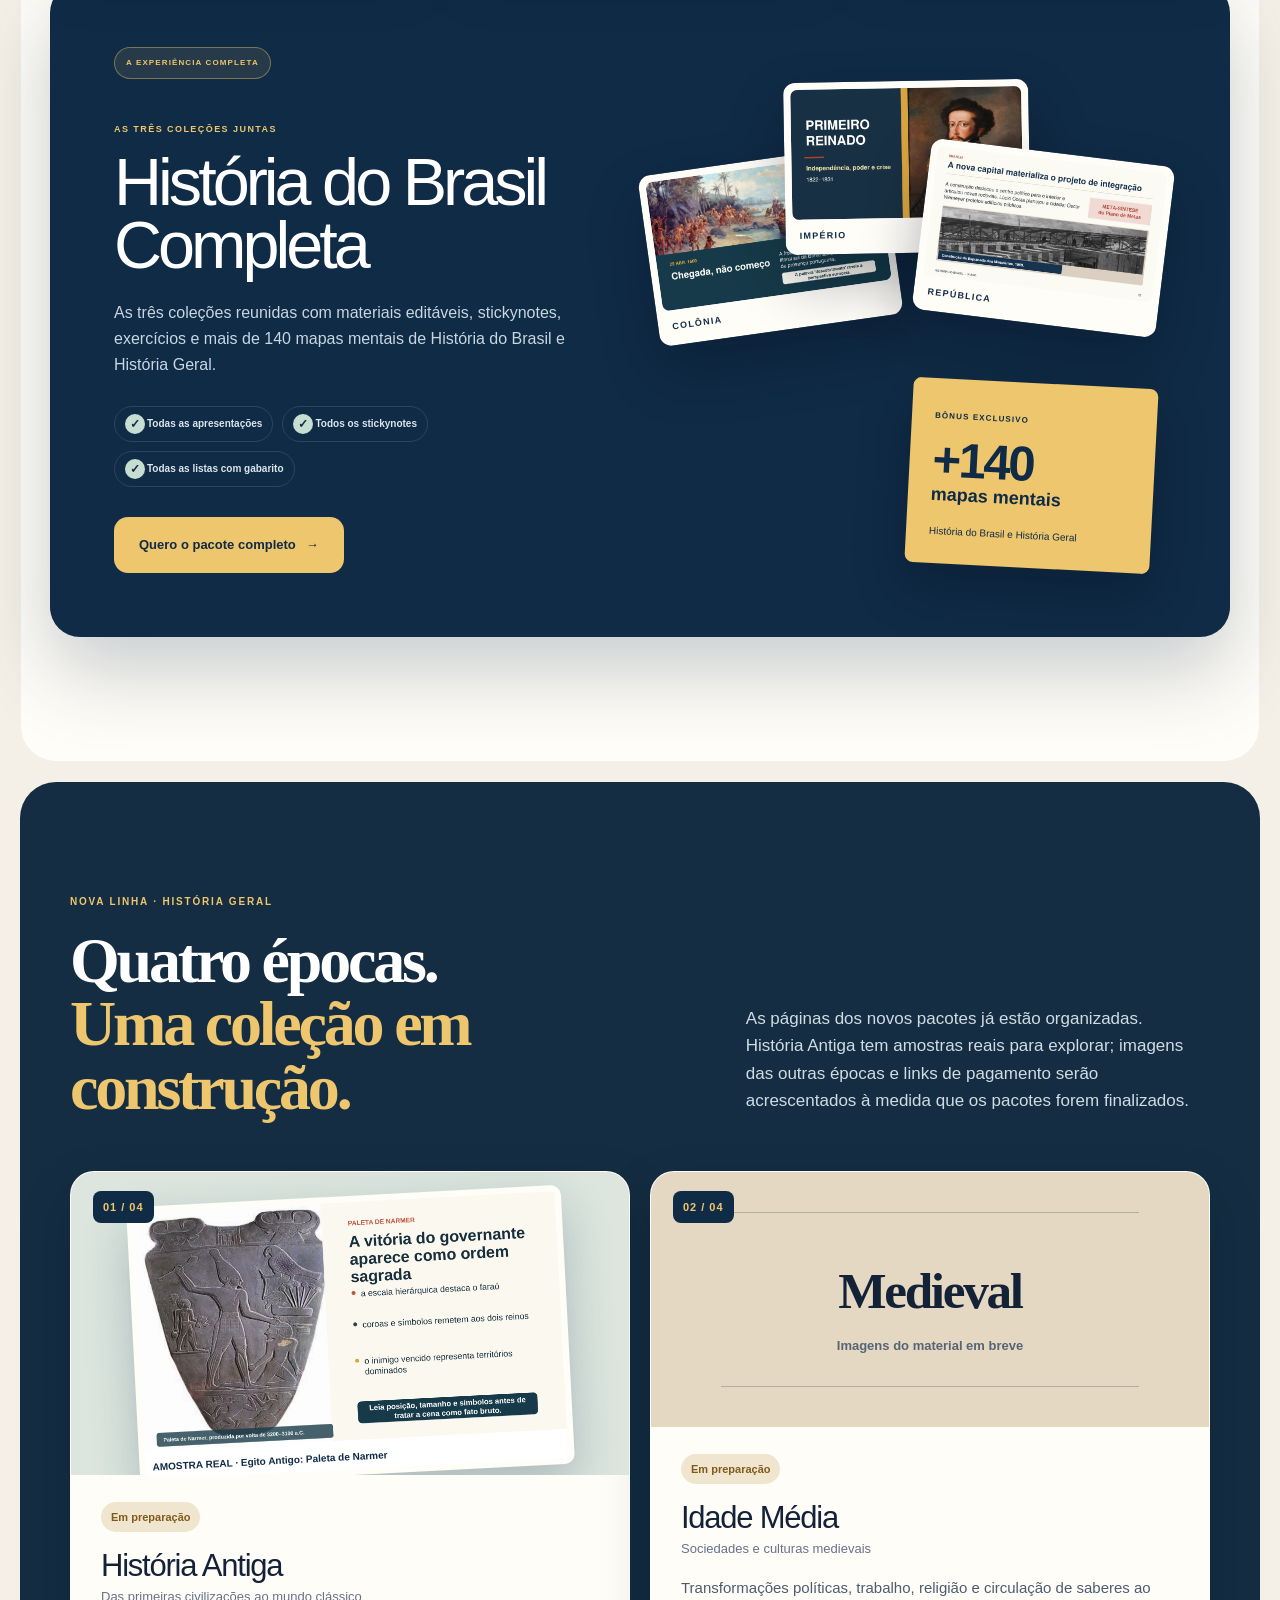
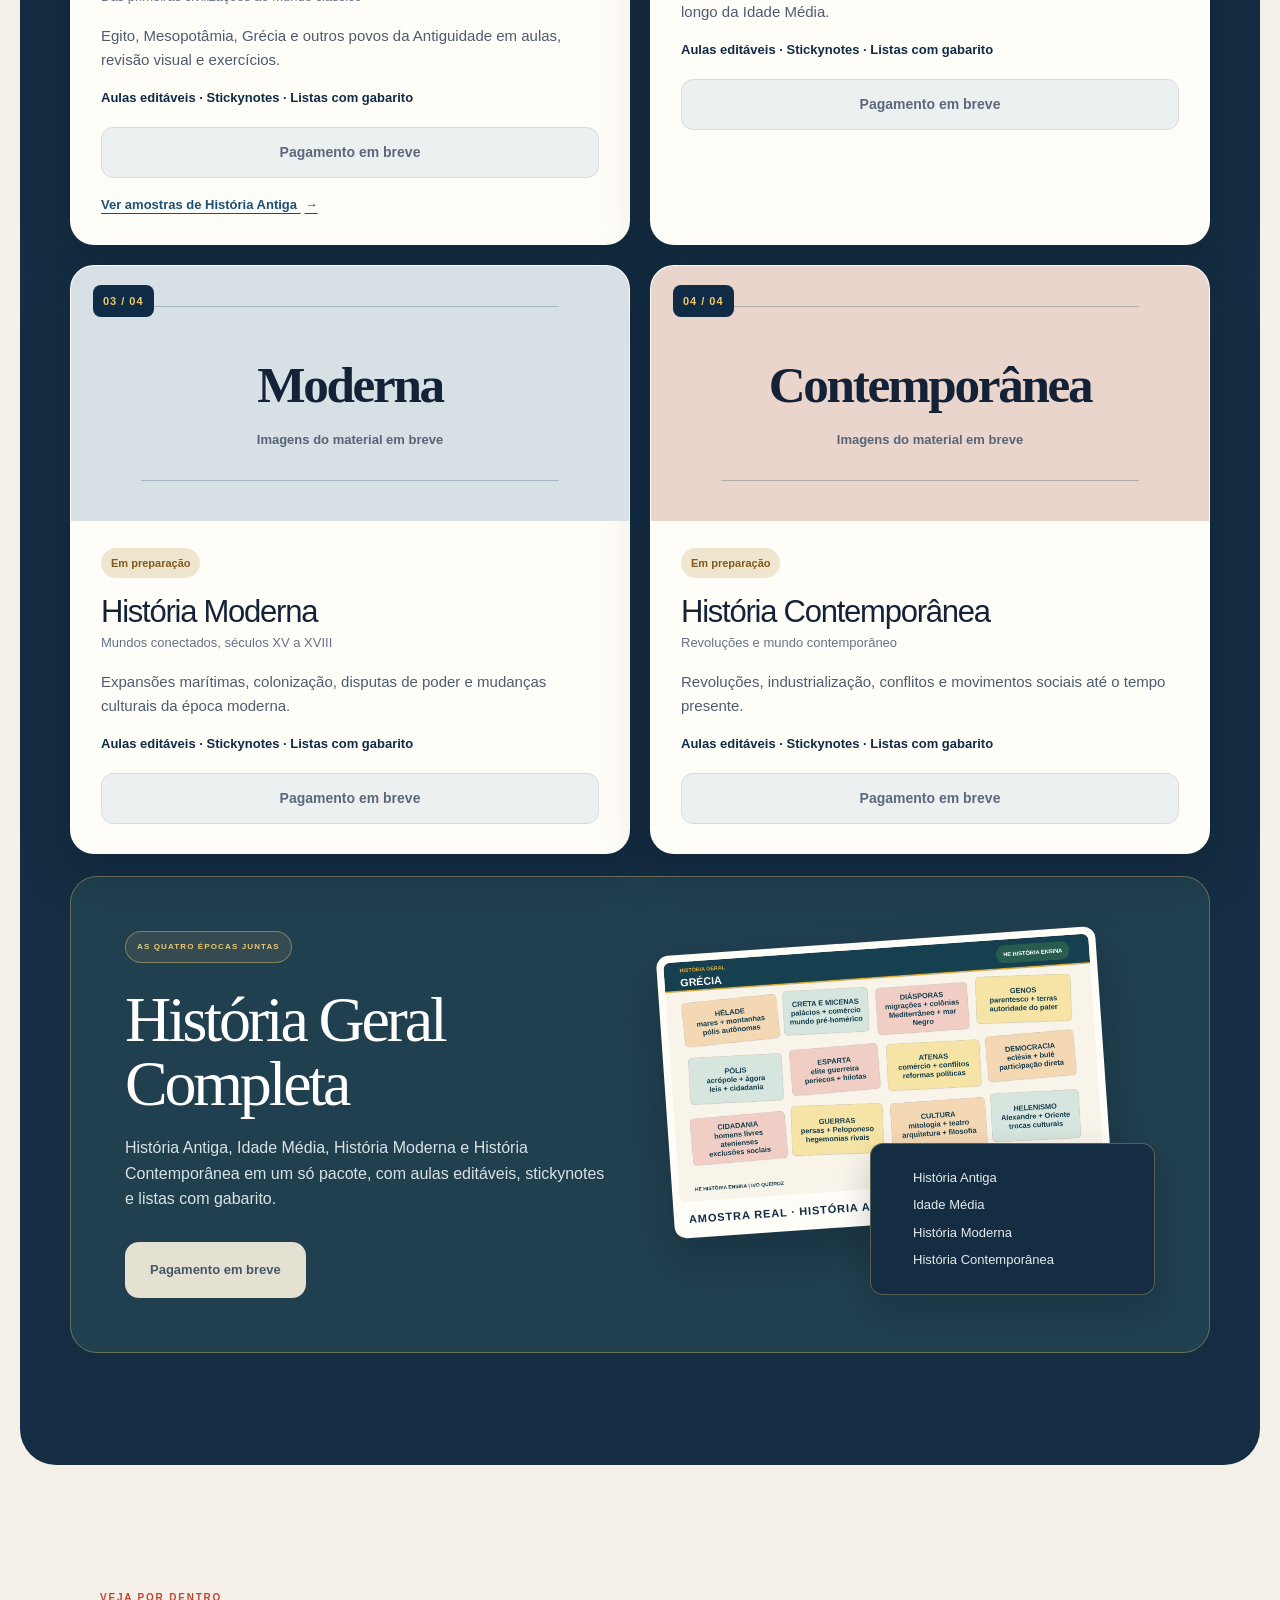
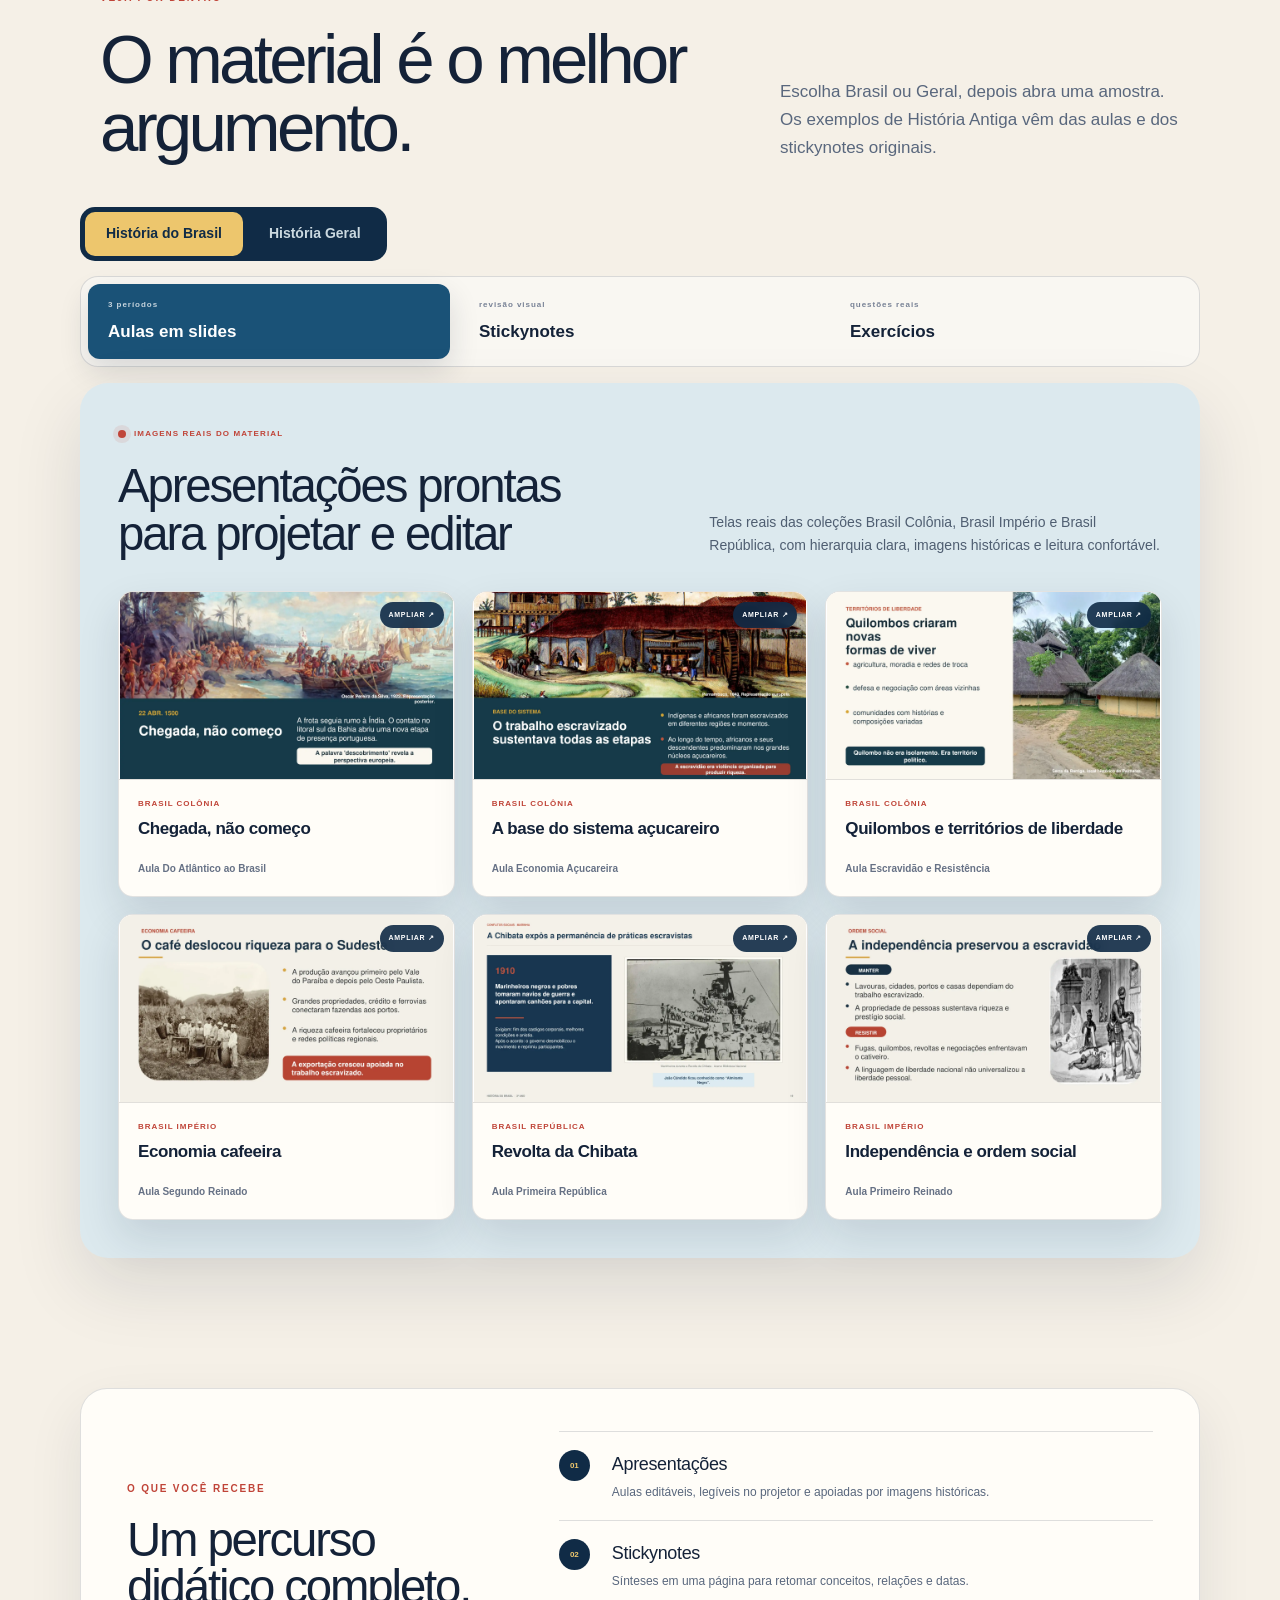
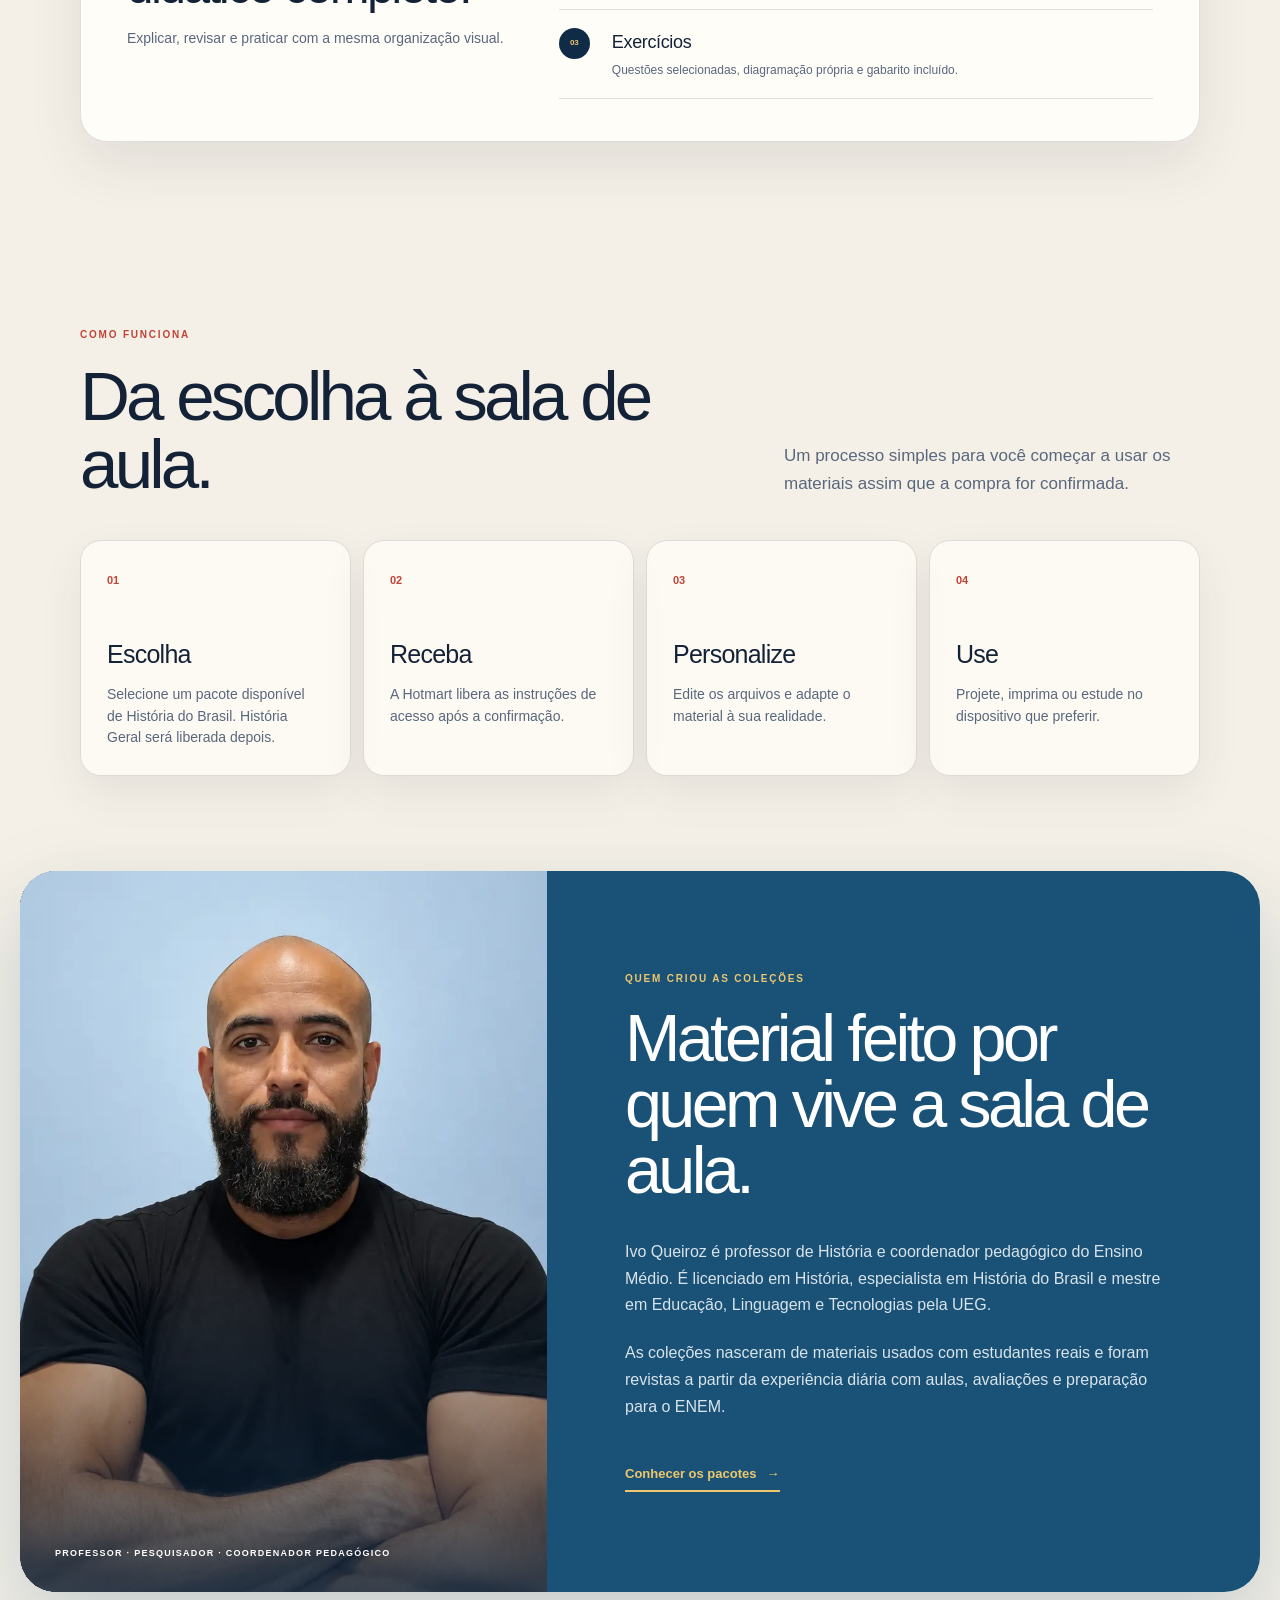
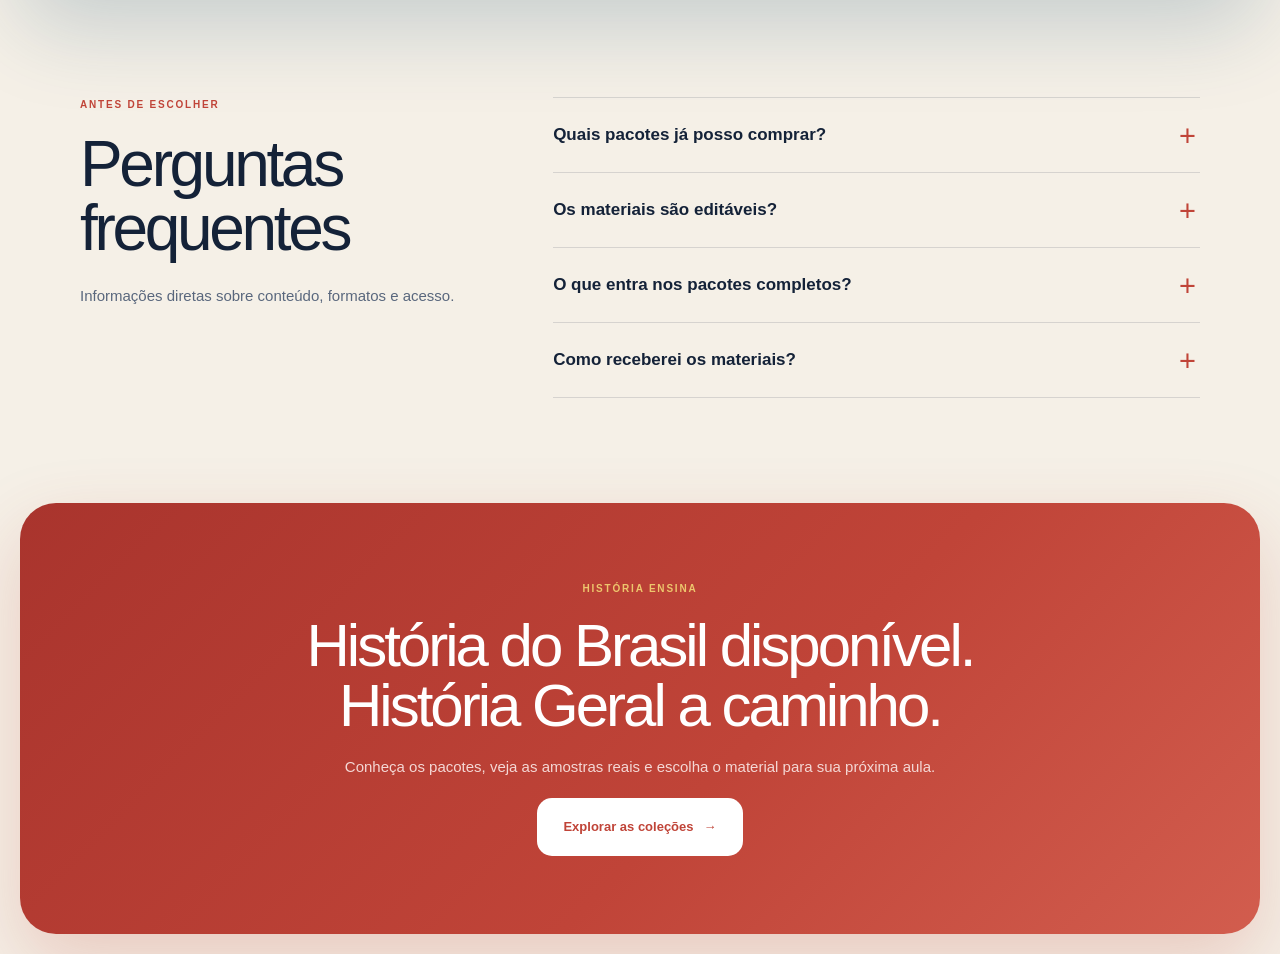
==== commit 94a5bc12: "Expandir página de vendas com coleções de História Geral" ====
--- a/index.html
+++ b/index.html
@@ -3,12 +3,12 @@
 <head>
   <meta charset="utf-8">
   <meta name="viewport" content="width=device-width, initial-scale=1">
-  <title>Material de História do Brasil para Professores | História Ensina</title>
-  <meta name="description" content="Slides editáveis, aulas prontas, stickynotes e listas de exercícios de Brasil Colônia, Império e República para professores de História e Ensino Médio.">
+  <title>História Ensina | História do Brasil e História Geral</title>
+  <meta name="description" content="Aulas editáveis, stickynotes e listas com gabarito de História do Brasil e História Geral para professores. Veja os pacotes e amostras reais.">
   <link rel="canonical" href="https://historiaensina.com.br/">
   <meta name="robots" content="index, follow, max-image-preview:large">
-  <meta property="og:title" content="Material de História do Brasil para Professores | História Ensina">
-  <meta property="og:description" content="Slides editáveis, aulas prontas, stickynotes e listas de exercícios de Brasil Colônia, Império e República para professores de História e Ensino Médio.">
+  <meta property="og:title" content="História Ensina | História do Brasil e História Geral">
+  <meta property="og:description" content="Aulas editáveis, stickynotes e listas com gabarito de História do Brasil e História Geral para professores. Veja os pacotes e amostras reais.">
   <meta property="og:type" content="website">
   <meta property="og:url" content="https://historiaensina.com.br/">
   <meta property="og:locale" content="pt_BR">
@@ -16,10 +16,10 @@
   <meta property="og:image" content="https://historiaensina.com.br/og.png">
   <meta property="og:image:width" content="1200">
   <meta property="og:image:height" content="630">
-  <meta property="og:image:alt" content="História Ensina, materiais de História do Brasil">
+  <meta property="og:image:alt" content="História Ensina, coleções de História do Brasil e História Geral">
   <meta name="twitter:card" content="summary_large_image">
-  <meta name="twitter:title" content="Material de História do Brasil para Professores | História Ensina">
-  <meta name="twitter:description" content="Slides editáveis, aulas prontas, stickynotes e listas de exercícios de Brasil Colônia, Império e República para professores de História e Ensino Médio.">
+  <meta name="twitter:title" content="História Ensina | História do Brasil e História Geral">
+  <meta name="twitter:description" content="Aulas editáveis, stickynotes e listas com gabarito de História do Brasil e História Geral para professores. Veja os pacotes e amostras reais.">
   <meta name="twitter:image" content="https://historiaensina.com.br/og.png">
   <link rel="icon" href="favicon.svg" type="image/svg+xml">
   <link rel="preload" href="materials/aula-republica-jk-brasilia.webp" as="image" type="image/webp">
@@ -36,7 +36,7 @@
       "name": "História Ensina",
       "url": "https://historiaensina.com.br/",
       "inLanguage": "pt-BR",
-      "description": "Slides editáveis, aulas prontas, stickynotes e listas de exercícios de Brasil Colônia, Império e República para professores de História e Ensino Médio."
+      "description": "Aulas editáveis, stickynotes e listas com gabarito de História do Brasil e História Geral para professores. Veja os pacotes e amostras reais."
     }
   </script>
 </head>
@@ -45,38 +45,42 @@
   <header class="siteHeader">
     <nav class="navShell" aria-label="Navegação principal">
       <a class="brandV2" href="#inicio" aria-label="História Ensina, início"><span class="brandMonogram">HE</span><span class="brandWords"><strong>História Ensina</strong><small>por Ivo Queiroz</small></span></a>
-      <div class="navLinksV2"><a href="#oferta">Pacotes</a><a href="#materiais">O que você recebe</a><a href="#autor">Sobre o autor</a></div>
-      <a class="navCta" href="#oferta">Ver os pacotes <span aria-hidden="true">→</span></a>
+      <div class="navLinksV2"><a href="#brasil">História do Brasil</a><a href="#geral">História Geral</a><a href="#materiais">Ver por dentro</a><a href="#autor">Sobre o autor</a></div>
+      <a class="navCta" href="#colecoes">Ver os pacotes <span aria-hidden="true">→</span></a>
     </nav>
   </header>
 
   <section class="heroV2" id="inicio">
     <div class="heroCopyV2">
-      <p class="heroKicker"><span>COLEÇÕES COMPLETAS</span> BRASIL COLÔNIA · IMPÉRIO · REPÚBLICA</p>
-      <h1>História do Brasil pronta para <em>ensinar, editar e revisar.</em></h1>
-      <p class="heroLead">Aulas visuais, materiais editáveis e listas de exercícios para transformar conteúdo histórico em uma experiência clara, bonita e pronta para usar.</p>
-      <div class="heroActionsV2"><a class="primaryCta" href="#oferta">Explorar os pacotes <span aria-hidden="true">→</span></a><a class="secondaryCta" href="#materiais">Ver os materiais por dentro</a></div>
-      <div class="trustRow" aria-label="Características dos materiais"><span><span aria-hidden="true" class="check">✓</span> 100% editável</span><span><span aria-hidden="true" class="check">✓</span> Imagens históricas reais</span><span><span aria-hidden="true" class="check">✓</span> Listas com gabarito</span></div>
+      <p class="heroKicker"><span>HISTÓRIA ENSINA</span> COLEÇÕES DE HISTÓRIA DO BRASIL E HISTÓRIA GERAL</p>
+      <h1>Mais História para <em>levar à sala de aula.</em></h1>
+      <p class="heroLead">Aulas editáveis, stickynotes e listas com gabarito. Escolha um período da História do Brasil ou acompanhe a chegada das novas coleções de História Geral.</p>
+      <div class="heroActionsV2"><a class="primaryCta" href="#colecoes">Explorar os pacotes <span aria-hidden="true">→</span></a><a class="secondaryCta" href="#materiais">Ver os materiais por dentro</a></div>
+      <div class="trustRow" aria-label="Características dos materiais"><span><span aria-hidden="true" class="check">✓</span> Aulas editáveis</span><span><span aria-hidden="true" class="check">✓</span> Imagens históricas reais</span><span><span aria-hidden="true" class="check">✓</span> Listas com gabarito</span></div>
     </div>
-    <div class="productShowcase" aria-label="Showroom dos materiais das coleções">
-      <div class="showcaseGlow" aria-hidden="true"></div><div class="showcaseBackdrop" aria-hidden="true"><img src="materials/aula-republica-jk-brasilia.webp" alt="" fetchpriority="high"></div>
-      <figure class="showcaseMaterial showcaseMain"><span class="showcaseImageFrame"><img src="materials/aula-colonia-chegada.webp" alt="Slide sobre a chegada portuguesa ao Brasil" fetchpriority="high"></span><figcaption><small>AULA EM SLIDES</small><strong>Brasil Colônia</strong></figcaption></figure>
-      <figure class="showcaseMaterial showcaseNote"><span class="showcaseImageFrame"><img src="materials/stickynote-republica-vargas.webp" alt="Stickynote sobre o Segundo Governo Vargas" fetchpriority="high"></span><figcaption><small>STICKYNOTE</small><strong>Revisão visual</strong></figcaption></figure>
-      <figure class="showcaseMaterial showcaseExercise"><span class="showcaseImageFrame"><img src="materials/exercicios-republica-abertura.webp" alt="Página da lista de exercícios de Brasil República" fetchpriority="high"></span><figcaption><small>EXERCÍCIOS</small><strong>Prática organizada</strong></figcaption></figure>
-      <span class="showcaseBadge">CONTEÚDO REAL<br>PRONTO PARA USAR</span>
-    </div>
+    <div class="showcaseColumn"><div class="showcaseSwitch" role="group" aria-label="Escolha a coleção em destaque"><button type="button" class="active" aria-pressed="true" data-showcase="brasil">História do Brasil</button><button type="button" aria-pressed="false" data-showcase="geral">História Geral</button></div>
+    <div class="productShowcase showcase-brasil" aria-label="Amostras reais de História do Brasil">
+      <div class="showcaseGlow" aria-hidden="true"></div><div class="showcaseBackdrop" aria-hidden="true"><img data-showcase-image="backdrop" src="materials/aula-republica-jk-brasilia.webp" alt="" fetchpriority="high"></div>
+      <figure class="showcaseMaterial showcaseMain"><span class="showcaseImageFrame"><img data-showcase-image="main" src="materials/aula-colonia-chegada.webp" alt="Slide sobre a chegada portuguesa ao Brasil" fetchpriority="high"></span><figcaption><small>AULA EM SLIDES</small><strong>Brasil Colônia</strong></figcaption></figure>
+      <figure class="showcaseMaterial showcaseNote"><span class="showcaseImageFrame"><img data-showcase-image="note" src="materials/stickynote-republica-vargas.webp" alt="Stickynote sobre o Segundo Governo Vargas" fetchpriority="high"></span><figcaption><small>STICKYNOTE</small><strong>Revisão visual</strong></figcaption></figure>
+      <figure class="showcaseMaterial showcaseExercise"><span class="showcaseImageFrame"><img data-showcase-image="secondary" src="materials/exercicios-republica-abertura.webp" alt="Página da lista de exercícios de Brasil República" fetchpriority="high"></span><figcaption><small>EXERCÍCIOS</small><strong>Prática organizada</strong></figcaption></figure>
+      <span class="showcaseBadge">AMOSTRAS REAIS<br>DAS COLEÇÕES</span>
+    </div></div>
   </section>
 
-  <section class="signalBar" aria-label="Resumo das ofertas"><div><strong>03</strong><span>coleções completas</span></div><div><strong>04</strong><span>formas de adquirir</span></div><div><strong>100%</strong><span>arquivos editáveis</span></div><div><strong>+140</strong><span>mapas mentais no pacote completo</span></div></section>
+  <section class="collectionJump" id="colecoes" aria-label="Escolha a linha de materiais">
+    <a href="#brasil"><span>01 / JÁ DISPONÍVEL</span><strong>História do Brasil</strong><small>Colônia, Império, República e pacote completo</small><span aria-hidden="true">→</span></a>
+    <a href="#geral"><span>02 / EM EXPANSÃO</span><strong>História Geral</strong><small>Antiga, Média, Moderna, Contemporânea e pacote completo</small><span aria-hidden="true">→</span></a>
+  </section>
 
   <section class="commerceIntro">
-    <div class="commerceStatement"><p class="sectionLabel">MATERIAL PARA A VIDA REAL</p><h2>Uma coleção pronta para entrar na sua próxima aula.</h2><p>O conteúdo já vem organizado, visualmente consistente e preparado para ser adaptado. Você escolhe o período, ajusta o que precisar e usa.</p></div>
+    <div class="commerceStatement"><p class="sectionLabel">MATERIAL PARA A VIDA REAL</p><h2>O período que você ensina, com material para trabalhar.</h2><p>História do Brasil já está disponível. A linha de História Geral está ganhando novas aulas, stickynotes e listas. As primeiras amostras de História Antiga já podem ser vistas aqui.</p></div>
     <div class="benefitRail"><article><span>01</span><div><h3>Economize o tempo de preparação</h3><p>Comece por um material sólido, em vez de montar cada aula do zero.</p></div></article><article><span>02</span><div><h3>Projete com segurança</h3><p>Tópicos claros, boa leitura e imagens históricas escolhidas para a sala.</p></div></article><article><span>03</span><div><h3>Conecte aula e revisão</h3><p>Apresentações, stickynotes e exercícios seguem a mesma linha didática.</p></div></article></div>
     <div class="audienceCompact" id="publico"><article><span>PARA PROFESSORES</span><strong>Menos preparação. Mais liberdade para adaptar.</strong><p>Uma base visual consistente, editável e pronta para cada turma.</p></article><article><span>PARA SUA TURMA</span><strong>Mais clareza para ensinar e aprender.</strong><p>Materiais organizados para você conduzir a aula e apoiar a compreensão da turma.</p></article></div>
   </section>
 
   <section class="packagesSection" id="oferta">
-    <div class="sectionHeading centered"><p class="sectionLabel">ESCOLHA SEU PACOTE</p><h2>Três períodos separados.<br>Uma opção com tudo.</h2><p>Todos os pacotes são completos e entregues em formato editável.</p></div>
+    <div class="sectionHeading centered" id="brasil"><p class="sectionLabel">HISTÓRIA DO BRASIL · DISPONÍVEL</p><h2>Três períodos separados.<br>Uma opção com tudo.</h2><p>Escolha Colônia, Império ou República. O pacote completo reúne as três coleções.</p></div>
     <div class="packageGrid" aria-label="Coleções vendidas separadamente">
       <article class="packageCard package-colonia" id="brasil-colonia"><div class="packageVisual"><div class="packageCover"><small>COLEÇÃO 01</small><strong>Colônia</strong><span>1500–1822</span></div><figure class="packageMaterialPreview"><span><img src="materials/aula-colonia-chegada.webp" alt="Tela real do pacote Brasil Colônia: Chegada portuguesa" loading="lazy"></span><figcaption><small>IMAGEM REAL</small><strong>Chegada portuguesa</strong></figcaption></figure></div><div class="packageBody"><div class="packageMeta"><span>Pacote completo</span><small>1500–1822</small></div><h3>Brasil Colônia</h3><p>Material para professores de História do Ensino Médio, com aulas e slides editáveis sobre os principais conteúdos do Brasil Colonial.</p><ul><li><span aria-hidden="true" class="check">✓</span> Apresentações 100% editáveis</li><li><span aria-hidden="true" class="check">✓</span> Stickynotes visuais de todos os temas</li><li><span aria-hidden="true" class="check">✓</span> Listas de exercícios em modelo próprio</li><li><span aria-hidden="true" class="check">✓</span> Gabarito incluído</li></ul><a class="packageCta" href="https://pay.hotmart.com/G107340989S?bid=1787771971163" target="_blank" rel="noopener noreferrer" aria-label="Comprar Brasil Colônia pela Hotmart">Escolher este pacote <span aria-hidden="true">→</span></a></div></article>
       <article class="packageCard package-imperio" id="brasil-imperio"><div class="packageVisual"><div class="packageCover"><small>COLEÇÃO 02</small><strong>Império</strong><span>1822–1889</span></div><figure class="packageMaterialPreview"><span><img src="materials/aula-imperio-primeiro-reinado.webp" alt="Tela real do pacote Brasil Império: Primeiro Reinado" loading="lazy"></span><figcaption><small>IMAGEM REAL</small><strong>Primeiro Reinado</strong></figcaption></figure></div><div class="packageBody"><div class="packageMeta"><span>Pacote completo</span><small>1822–1889</small></div><h3>Brasil Império</h3><p>Material para professores de História do Ensino Médio, com slides editáveis sobre Primeiro Reinado, Período Regencial e Segundo Reinado.</p><ul><li><span aria-hidden="true" class="check">✓</span> Apresentações 100% editáveis</li><li><span aria-hidden="true" class="check">✓</span> Stickynotes visuais de todos os temas</li><li><span aria-hidden="true" class="check">✓</span> Listas de exercícios em modelo próprio</li><li><span aria-hidden="true" class="check">✓</span> Gabarito incluído</li></ul><a class="packageCta" href="https://pay.hotmart.com/D107291950U" target="_blank" rel="noopener noreferrer" aria-label="Comprar Brasil Império pela Hotmart">Escolher este pacote <span aria-hidden="true">→</span></a></div></article>
@@ -85,8 +89,32 @@
     <article class="completePackage" id="historia-do-brasil-completa"><div class="completeCopy"><span class="bestChoice">A EXPERIÊNCIA COMPLETA</span><p class="completeEyebrow">AS TRÊS COLEÇÕES JUNTAS</p><h3>História do Brasil<br>Completa</h3><p>As três coleções reunidas com materiais editáveis, stickynotes, exercícios e mais de 140 mapas mentais de História do Brasil e História Geral.</p><div class="completeChecks"><span><span aria-hidden="true" class="check">✓</span> Todas as apresentações</span><span><span aria-hidden="true" class="check">✓</span> Todos os stickynotes</span><span><span aria-hidden="true" class="check">✓</span> Todas as listas com gabarito</span></div><a class="completeCta" href="https://pay.hotmart.com/J107341314R?bid=1787772939563" target="_blank" rel="noopener noreferrer" aria-label="Comprar História do Brasil Completa pela Hotmart">Quero o pacote completo <span aria-hidden="true">→</span></a></div><div class="completeVisual" aria-label="As três coleções e o bônus de mapas mentais"><figure class="completeMaterial cColonia"><img src="materials/aula-colonia-chegada.webp" alt="Tela real de Brasil Colônia" loading="lazy"><figcaption>COLÔNIA</figcaption></figure><figure class="completeMaterial cImperio"><img src="materials/aula-imperio-primeiro-reinado.webp" alt="Tela real de Brasil Império" loading="lazy"><figcaption>IMPÉRIO</figcaption></figure><figure class="completeMaterial cRepublica"><img src="materials/aula-republica-jk-brasilia.webp" alt="Tela real de Brasil República" loading="lazy"><figcaption>REPÚBLICA</figcaption></figure><div class="mapsBonus"><small>BÔNUS EXCLUSIVO</small><strong>+140</strong><span>mapas mentais</span><p>História do Brasil e História Geral</p></div></div></article>
   </section>
 
+  <section class="generalSection" id="geral">
+    <div class="generalIntro"><div><p class="sectionLabel lightLabel">NOVA LINHA · HISTÓRIA GERAL</p><h2>Quatro épocas.<br><em>Uma coleção em construção.</em></h2></div><p>As páginas dos novos pacotes já estão organizadas. História Antiga tem amostras reais para explorar; imagens das outras épocas e links de pagamento serão acrescentados à medida que os pacotes forem finalizados.</p></div>
+    <div class="generalGrid" aria-label="Pacotes de História Geral">
+      <article class="generalCard general-antiga">
+        <div class="generalCardVisual"><span class="generalNumber">01 / 04</span><figure class="generalRealPreview"><img src="materials/aula-antiga-egito-narmer.webp" alt="Tela real de História Antiga: Egito Antigo: Paleta de Narmer" loading="lazy"><figcaption>AMOSTRA REAL · Egito Antigo: Paleta de Narmer</figcaption></figure></div>
+        <div class="generalCardBody"><span class="generalStatus">Em preparação</span><h3>História Antiga</h3><p class="generalPeriod">Das primeiras civilizações ao mundo clássico</p><p class="generalSummary">Egito, Mesopotâmia, Grécia e outros povos da Antiguidade em aulas, revisão visual e exercícios.</p><p class="generalContents">Aulas editáveis · Stickynotes · Listas com gabarito</p><button class="generalCta" type="button" disabled aria-label="Link de pagamento de História Antiga em breve">Pagamento em breve</button><a class="generalSampleLink" href="#materiais">Ver amostras de História Antiga <span aria-hidden="true">→</span></a></div>
+      </article>
+      <article class="generalCard general-media">
+        <div class="generalCardVisual"><span class="generalNumber">02 / 04</span><div class="generalPreviewPending"><strong>Medieval</strong><span>Imagens do material em breve</span></div></div>
+        <div class="generalCardBody"><span class="generalStatus">Em preparação</span><h3>Idade Média</h3><p class="generalPeriod">Sociedades e culturas medievais</p><p class="generalSummary">Transformações políticas, trabalho, religião e circulação de saberes ao longo da Idade Média.</p><p class="generalContents">Aulas editáveis · Stickynotes · Listas com gabarito</p><button class="generalCta" type="button" disabled aria-label="Link de pagamento de Idade Média em breve">Pagamento em breve</button></div>
+      </article>
+      <article class="generalCard general-moderna">
+        <div class="generalCardVisual"><span class="generalNumber">03 / 04</span><div class="generalPreviewPending"><strong>Moderna</strong><span>Imagens do material em breve</span></div></div>
+        <div class="generalCardBody"><span class="generalStatus">Em preparação</span><h3>História Moderna</h3><p class="generalPeriod">Mundos conectados, séculos XV a XVIII</p><p class="generalSummary">Expansões marítimas, colonização, disputas de poder e mudanças culturais da época moderna.</p><p class="generalContents">Aulas editáveis · Stickynotes · Listas com gabarito</p><button class="generalCta" type="button" disabled aria-label="Link de pagamento de História Moderna em breve">Pagamento em breve</button></div>
+      </article>
+      <article class="generalCard general-contemporanea">
+        <div class="generalCardVisual"><span class="generalNumber">04 / 04</span><div class="generalPreviewPending"><strong>Contemporânea</strong><span>Imagens do material em breve</span></div></div>
+        <div class="generalCardBody"><span class="generalStatus">Em preparação</span><h3>História Contemporânea</h3><p class="generalPeriod">Revoluções e mundo contemporâneo</p><p class="generalSummary">Revoluções, industrialização, conflitos e movimentos sociais até o tempo presente.</p><p class="generalContents">Aulas editáveis · Stickynotes · Listas com gabarito</p><button class="generalCta" type="button" disabled aria-label="Link de pagamento de História Contemporânea em breve">Pagamento em breve</button></div>
+      </article>
+    </div>
+    <article class="generalBundle"><div class="generalBundleCopy"><span class="bestChoice">AS QUATRO ÉPOCAS JUNTAS</span><h3>História Geral<br>Completa</h3><p>História Antiga, Idade Média, História Moderna e História Contemporânea em um só pacote, com aulas editáveis, stickynotes e listas com gabarito.</p><button class="completeCta pending" type="button" disabled aria-label="Link de pagamento de História Geral Completa em breve">Pagamento em breve</button></div><div class="generalBundleVisual" aria-label="Amostra de História Antiga e as quatro partes da coleção"><figure><img src="materials/stickynote-antiga-grecia.webp" alt="Stickynote real de Grécia Antiga" loading="lazy"><figcaption>AMOSTRA REAL · HISTÓRIA ANTIGA</figcaption></figure><ol><li>História Antiga</li><li>Idade Média</li><li>História Moderna</li><li>História Contemporânea</li></ol></div></article>
+  </section>
+
   <section class="gallerySection" id="materiais">
-    <div class="sectionHeading splitHeading"><div><p class="sectionLabel">VEJA POR DENTRO</p><h2>O material é o melhor argumento.</h2></div><p>Veja imagens reais das aulas, dos stickynotes e das listas. Clique em qualquer amostra para ampliar e conferir os detalhes.</p></div>
+    <div class="sectionHeading splitHeading"><div><p class="sectionLabel">VEJA POR DENTRO</p><h2>O material é o melhor argumento.</h2></div><p>Escolha Brasil ou Geral, depois abra uma amostra. Os exemplos de História Antiga vêm das aulas e dos stickynotes originais.</p></div>
+    <div class="galleryAreaSwitch" role="group" aria-label="Selecione a linha de materiais"><button type="button" class="active" aria-pressed="true" data-area="brasil">História do Brasil</button><button type="button" aria-pressed="false" data-area="geral">História Geral</button></div>
     <div class="galleryTabs" role="tablist" aria-label="Escolha um tipo de material para visualizar">
       <button type="button" role="tab" aria-selected="true" aria-controls="gallery-panel-aulas" class="galleryTab aulas active" data-gallery="aulas"><small>3 períodos</small><strong>Aulas em slides</strong></button>
       <button type="button" role="tab" aria-selected="false" aria-controls="gallery-panel-stickynotes" class="galleryTab stickynotes" data-gallery="stickynotes" tabindex="-1"><small>revisão visual</small><strong>Stickynotes</strong></button>
@@ -98,11 +126,11 @@
   </section>
 
   <section class="includedSection"><div class="includedCompact"><div class="includedCompactIntro"><p class="sectionLabel">O QUE VOCÊ RECEBE</p><h2>Um percurso didático completo.</h2><p>Explicar, revisar e praticar com a mesma organização visual.</p></div><div class="includedCompactItems"><article><span>01</span><div><h3>Apresentações</h3><p>Aulas editáveis, legíveis no projetor e apoiadas por imagens históricas.</p></div></article><article><span>02</span><div><h3>Stickynotes</h3><p>Sínteses em uma página para retomar conceitos, relações e datas.</p></div></article><article><span>03</span><div><h3>Exercícios</h3><p>Questões selecionadas, diagramação própria e gabarito incluído.</p></div></article></div></div></section>
-  <section class="stepsV2"><div class="sectionHeading splitHeading"><div><p class="sectionLabel">COMO FUNCIONA</p><h2>Da escolha à sala de aula.</h2></div><p>Um processo simples para você começar a usar os materiais assim que a compra for confirmada.</p></div><div class="stepsGridV2"><article><span>01</span><h3>Escolha</h3><p>Selecione um período ou reúna toda a História do Brasil.</p></article><article><span>02</span><h3>Receba</h3><p>A Hotmart libera as instruções de acesso após a confirmação.</p></article><article><span>03</span><h3>Personalize</h3><p>Edite os arquivos e adapte o material à sua realidade.</p></article><article><span>04</span><h3>Use</h3><p>Projete, imprima ou estude no dispositivo que preferir.</p></article></div></section>
-  <section class="authorV2" id="autor"><div class="authorImage"><img src="images/ivo-queiroz.webp" alt="Retrato do professor Ivo Queiroz" loading="lazy"><span>PROFESSOR · PESQUISADOR · COORDENADOR PEDAGÓGICO</span></div><div class="authorContent"><p class="sectionLabel lightLabel">QUEM CRIOU AS COLEÇÕES</p><h2>Material feito por quem vive a sala de aula.</h2><p>Ivo Queiroz é professor de História e coordenador pedagógico do Ensino Médio. É licenciado em História, especialista em História do Brasil e mestre em Educação, Linguagem e Tecnologias pela UEG.</p><p>As coleções nasceram de materiais usados com estudantes reais e foram revistas a partir da experiência diária com aulas, avaliações e preparação para o ENEM.</p><a href="#oferta">Conhecer os pacotes <span aria-hidden="true">→</span></a></div></section>
-  <section class="faqV2"><div class="faqHeading"><p class="sectionLabel">ANTES DE ESCOLHER</p><h2>Perguntas frequentes</h2><p>Informações diretas sobre conteúdo, formatos e acesso.</p></div><div class="faqListV2"><details><summary>Quais pacotes estão disponíveis?</summary><p>Brasil Colônia, Brasil Império, Brasil República e História do Brasil Completa, que reúne as três coleções.</p></details><details><summary>Todos os arquivos são editáveis?</summary><p>Sim. Os pacotes são entregues com apresentações, stickynotes e listas em formatos que permitem personalização.</p></details><details><summary>O que diferencia o pacote completo?</summary><p>Ele reúne as três coleções e acrescenta o bônus de mais de 140 mapas mentais de História do Brasil e História Geral.</p></details><details><summary>Como receberei os materiais?</summary><p>Após a confirmação da compra, a Hotmart enviará as instruções de acesso ao conteúdo.</p></details></div></section>
-  <section class="closingV2" id="compra"><p class="sectionLabel lightLabel">HISTÓRIA ENSINA</p><h2>Escolha o período que você precisa ou leve a História do Brasil completa.</h2><p>Os quatro pacotes já estão disponíveis para compra pela Hotmart.</p><a href="#oferta">Comparar os quatro pacotes <span aria-hidden="true">→</span></a></section>
-  <a class="mobileStickyCta" href="#oferta">Ver coleções completas <span aria-hidden="true">→</span></a>
+  <section class="stepsV2"><div class="sectionHeading splitHeading"><div><p class="sectionLabel">COMO FUNCIONA</p><h2>Da escolha à sala de aula.</h2></div><p>Um processo simples para você começar a usar os materiais assim que a compra for confirmada.</p></div><div class="stepsGridV2"><article><span>01</span><h3>Escolha</h3><p>Selecione um pacote disponível de História do Brasil. História Geral será liberada depois.</p></article><article><span>02</span><h3>Receba</h3><p>A Hotmart libera as instruções de acesso após a confirmação.</p></article><article><span>03</span><h3>Personalize</h3><p>Edite os arquivos e adapte o material à sua realidade.</p></article><article><span>04</span><h3>Use</h3><p>Projete, imprima ou estude no dispositivo que preferir.</p></article></div></section>
+  <section class="authorV2" id="autor"><div class="authorImage"><img src="images/ivo-queiroz.webp" alt="Retrato do professor Ivo Queiroz" loading="lazy"><span>PROFESSOR · PESQUISADOR · COORDENADOR PEDAGÓGICO</span></div><div class="authorContent"><p class="sectionLabel lightLabel">QUEM CRIOU AS COLEÇÕES</p><h2>Material feito por quem vive a sala de aula.</h2><p>Ivo Queiroz é professor de História e coordenador pedagógico do Ensino Médio. É licenciado em História, especialista em História do Brasil e mestre em Educação, Linguagem e Tecnologias pela UEG.</p><p>As coleções nasceram de materiais usados com estudantes reais e foram revistas a partir da experiência diária com aulas, avaliações e preparação para o ENEM.</p><a href="#colecoes">Conhecer os pacotes <span aria-hidden="true">→</span></a></div></section>
+  <section class="faqV2"><div class="faqHeading"><p class="sectionLabel">ANTES DE ESCOLHER</p><h2>Perguntas frequentes</h2><p>Informações diretas sobre conteúdo, formatos e acesso.</p></div><div class="faqListV2"><details><summary>Quais pacotes já posso comprar?</summary><p>Brasil Colônia, Brasil Império, Brasil República e História do Brasil Completa. Os pacotes de História Geral estão em preparação e ganharão links de pagamento quando forem lançados.</p></details><details><summary>Os materiais são editáveis?</summary><p>Os pacotes disponíveis de História do Brasil incluem apresentações e stickynotes editáveis, além de listas com gabarito. Essa também é a organização prevista para História Geral.</p></details><details><summary>O que entra nos pacotes completos?</summary><p>História do Brasil Completa reúne Colônia, Império e República, com o bônus de mais de 140 mapas mentais. História Geral Completa reunirá Antiga, Média, Moderna e Contemporânea quando a coleção estiver concluída.</p></details><details><summary>Como receberei os materiais?</summary><p>Após a confirmação da compra, a Hotmart enviará as instruções de acesso ao conteúdo.</p></details></div></section>
+  <section class="closingV2" id="compra"><p class="sectionLabel lightLabel">HISTÓRIA ENSINA</p><h2>História do Brasil disponível. História Geral a caminho.</h2><p>Conheça os pacotes, veja as amostras reais e escolha o material para sua próxima aula.</p><a href="#colecoes">Explorar as coleções <span aria-hidden="true">→</span></a></section>
+  <a class="mobileStickyCta" href="#colecoes">Ver os pacotes <span aria-hidden="true">→</span></a>
 </main>
 </body>
 </html>
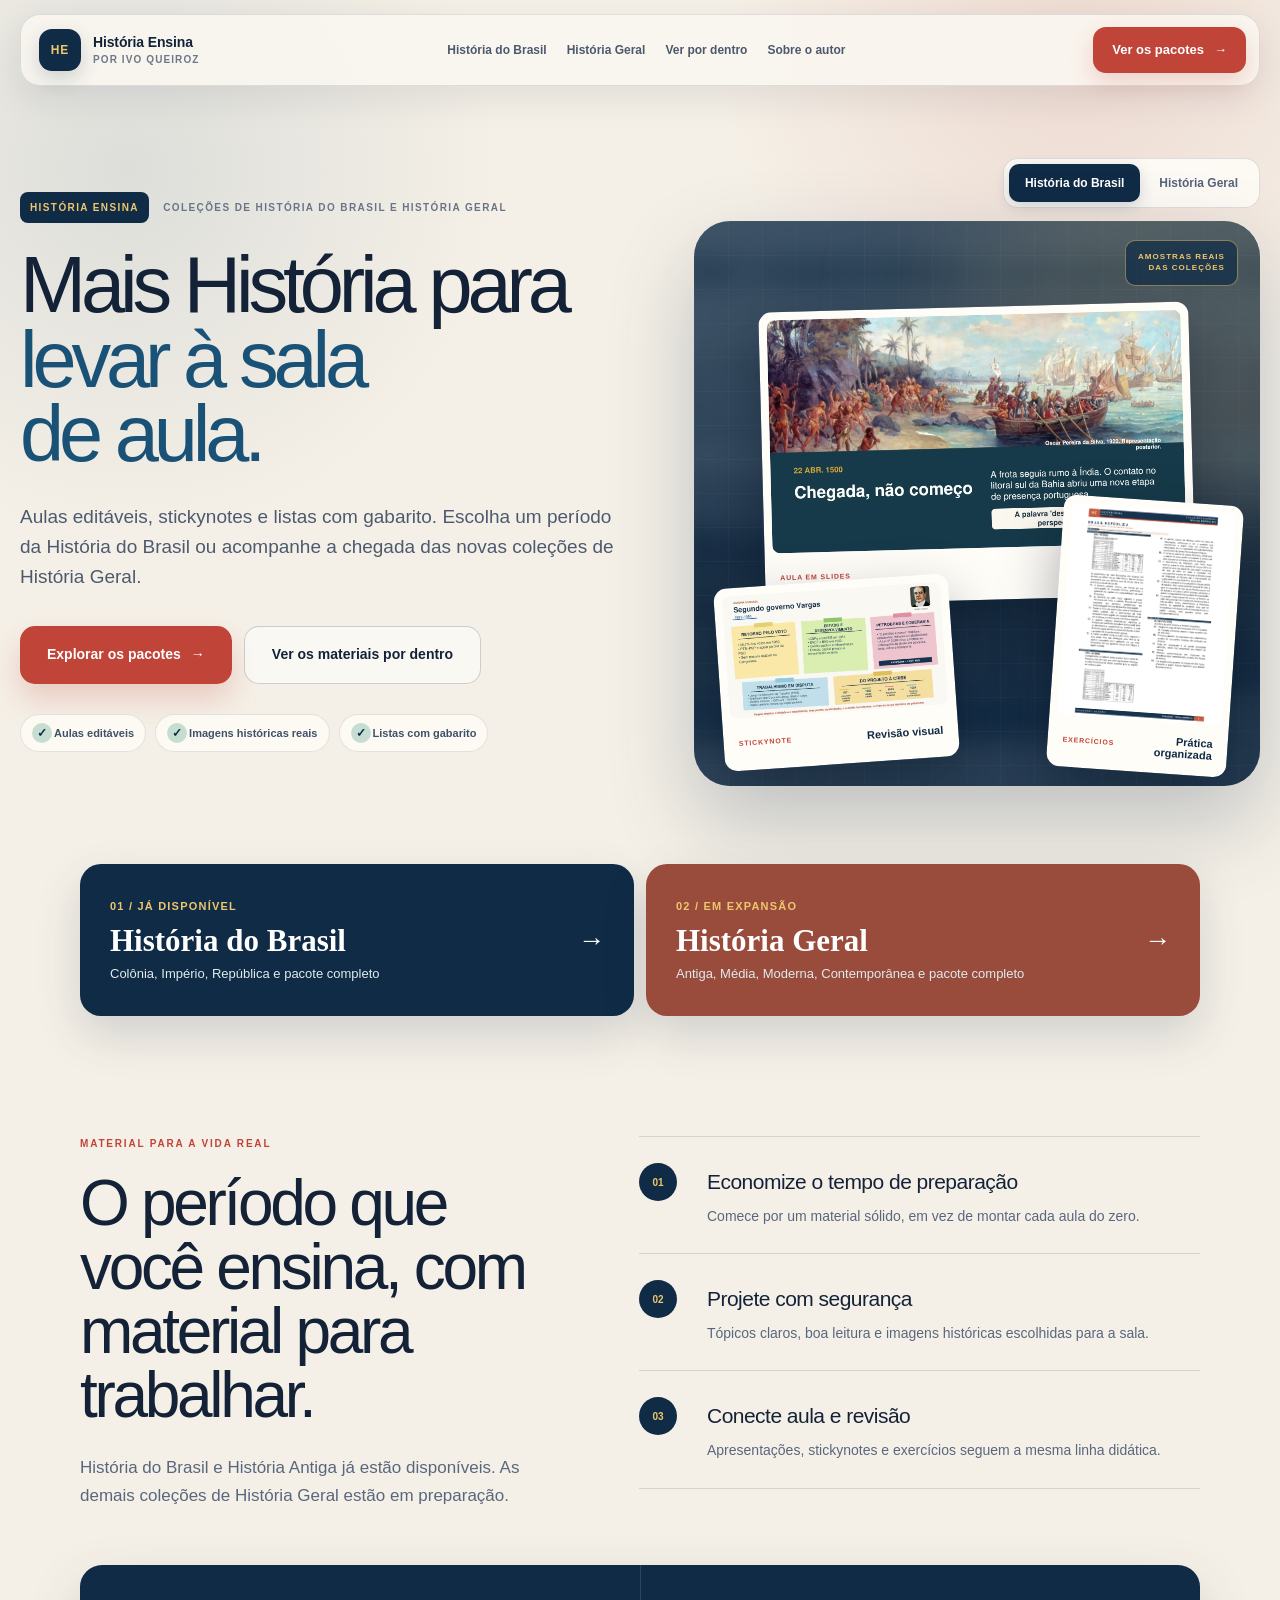
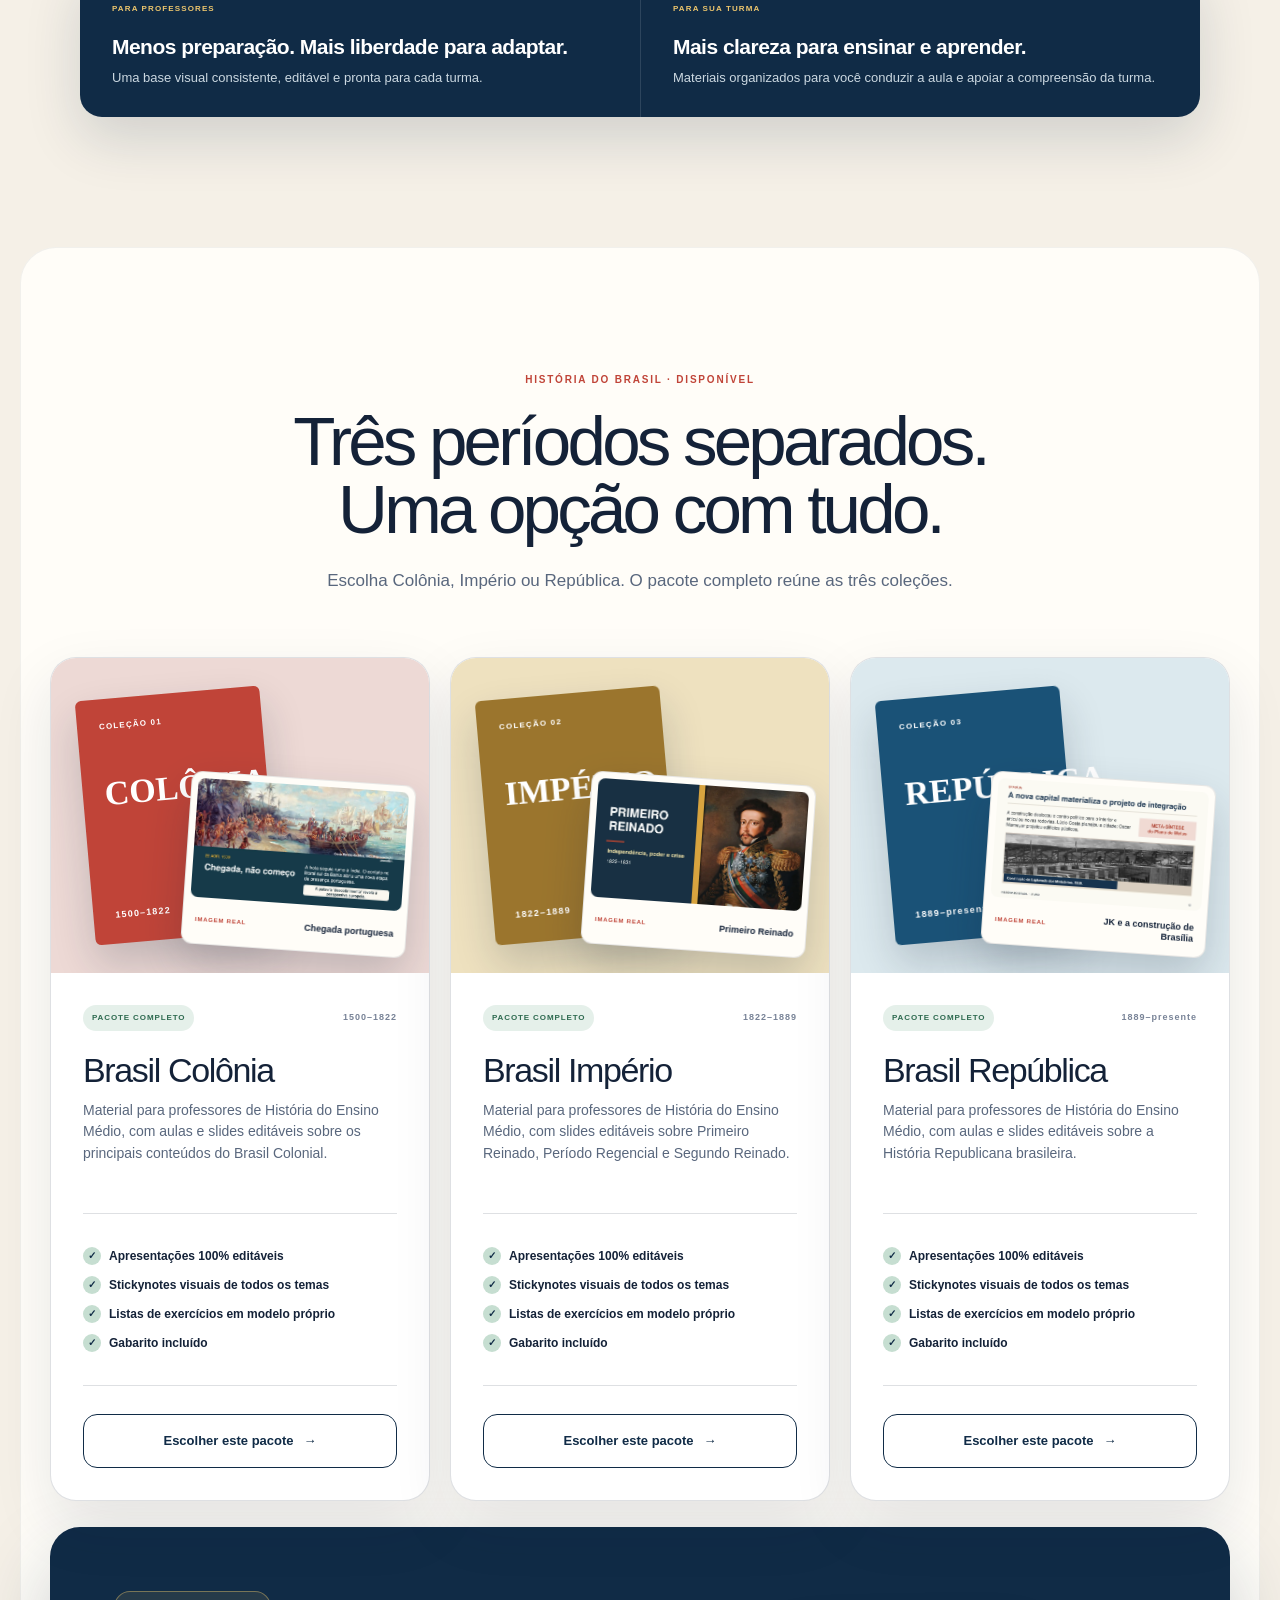
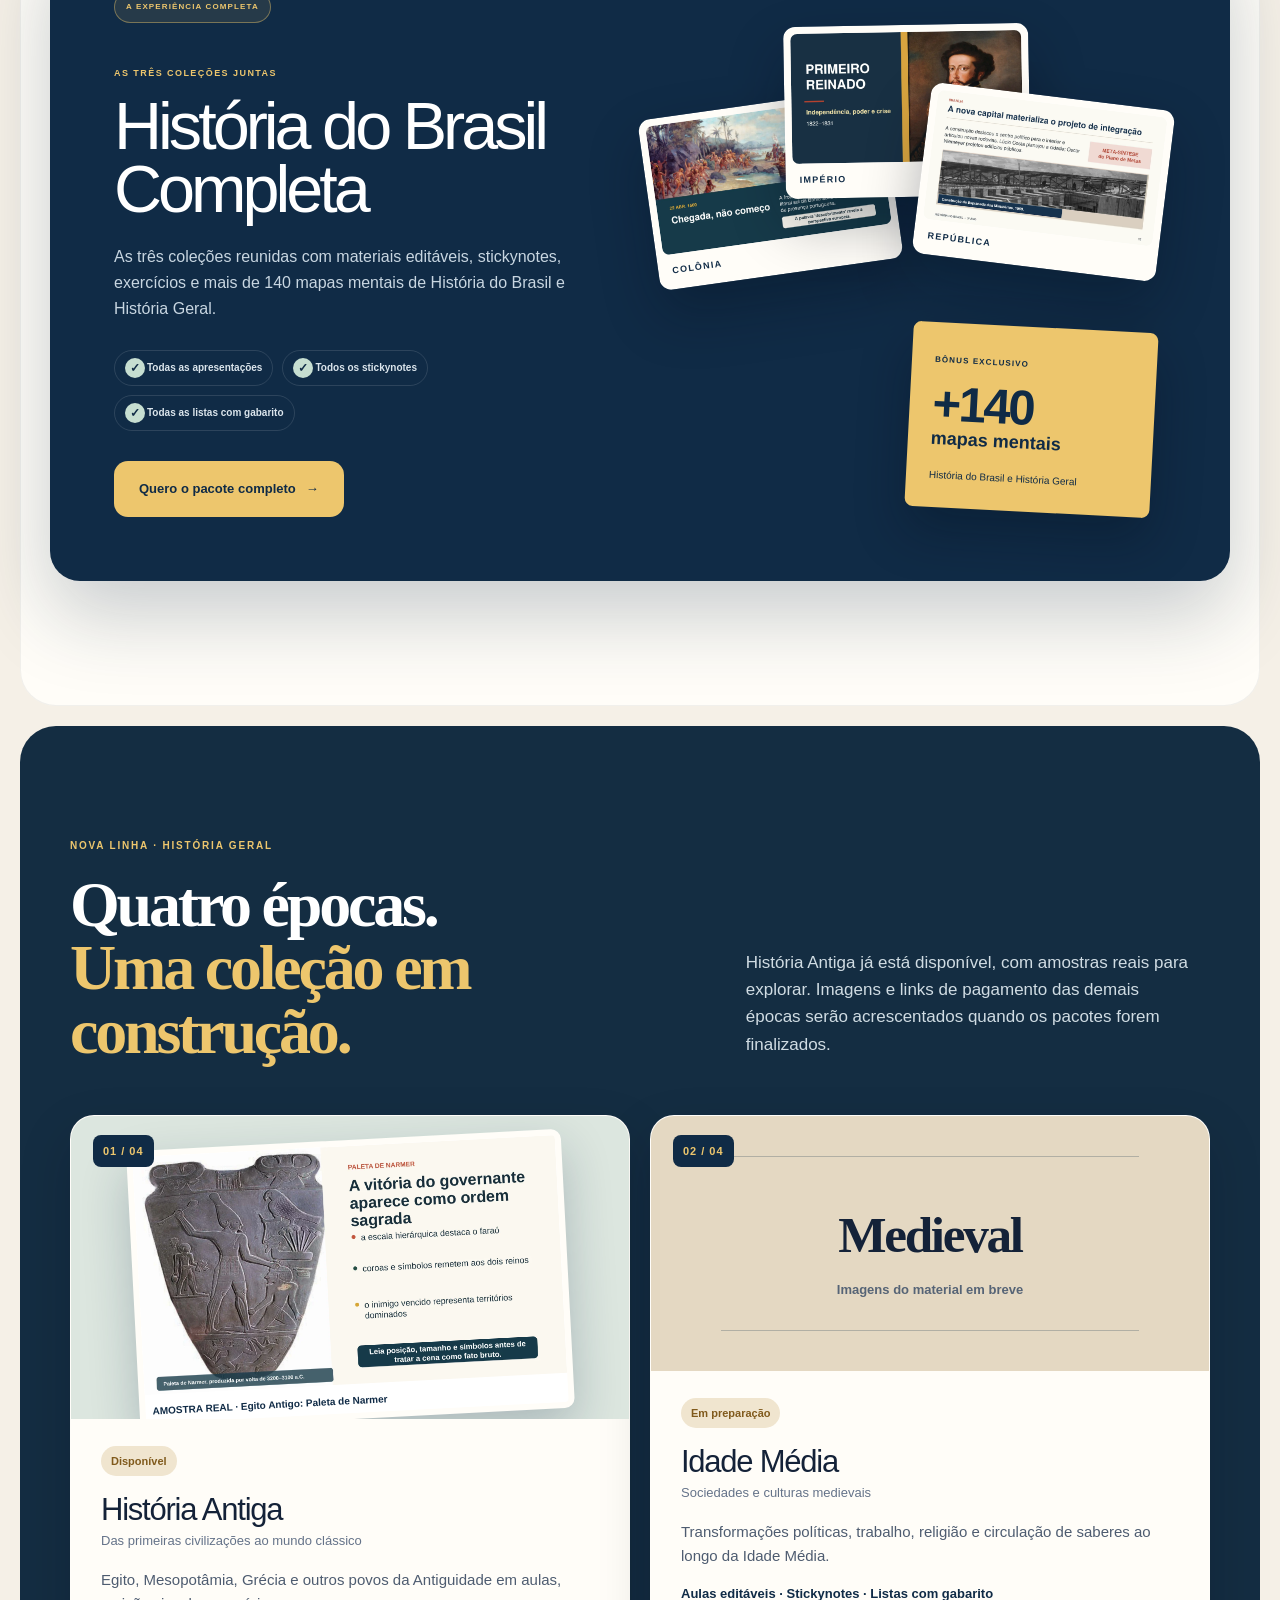
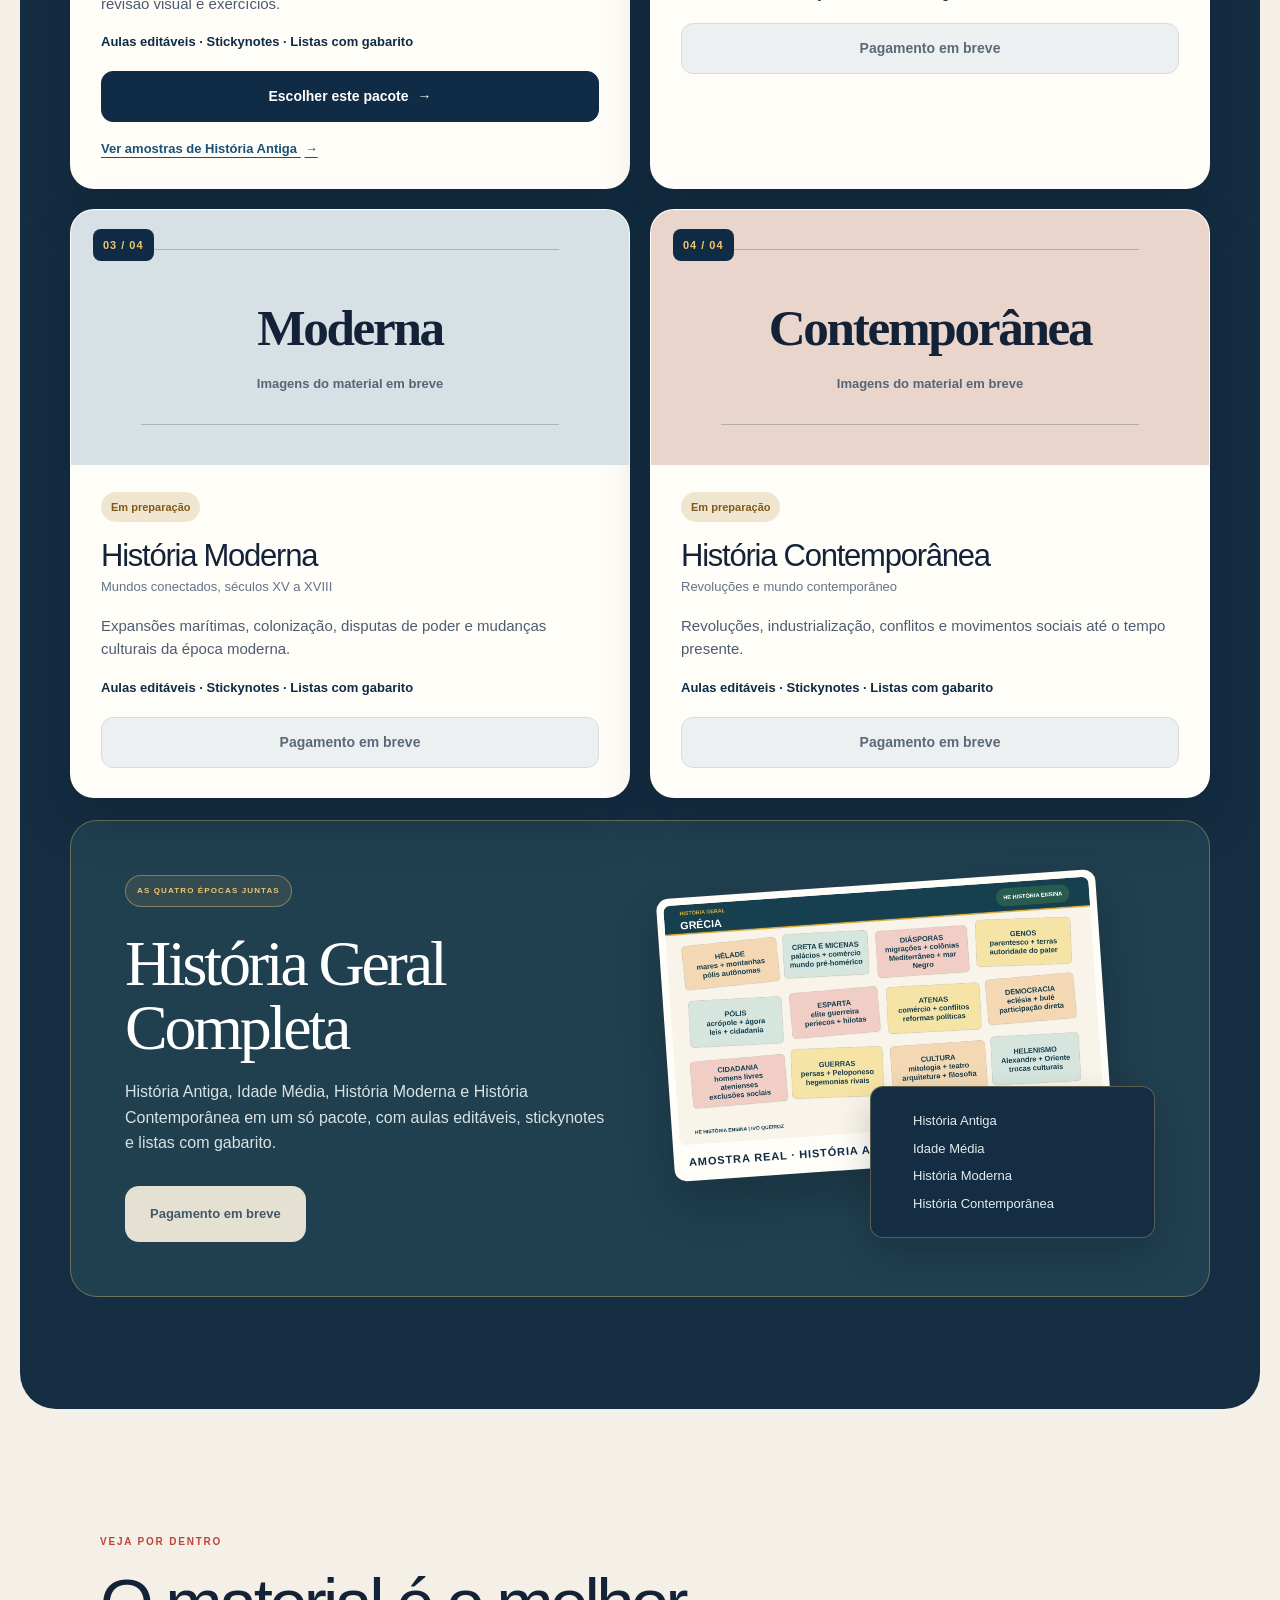
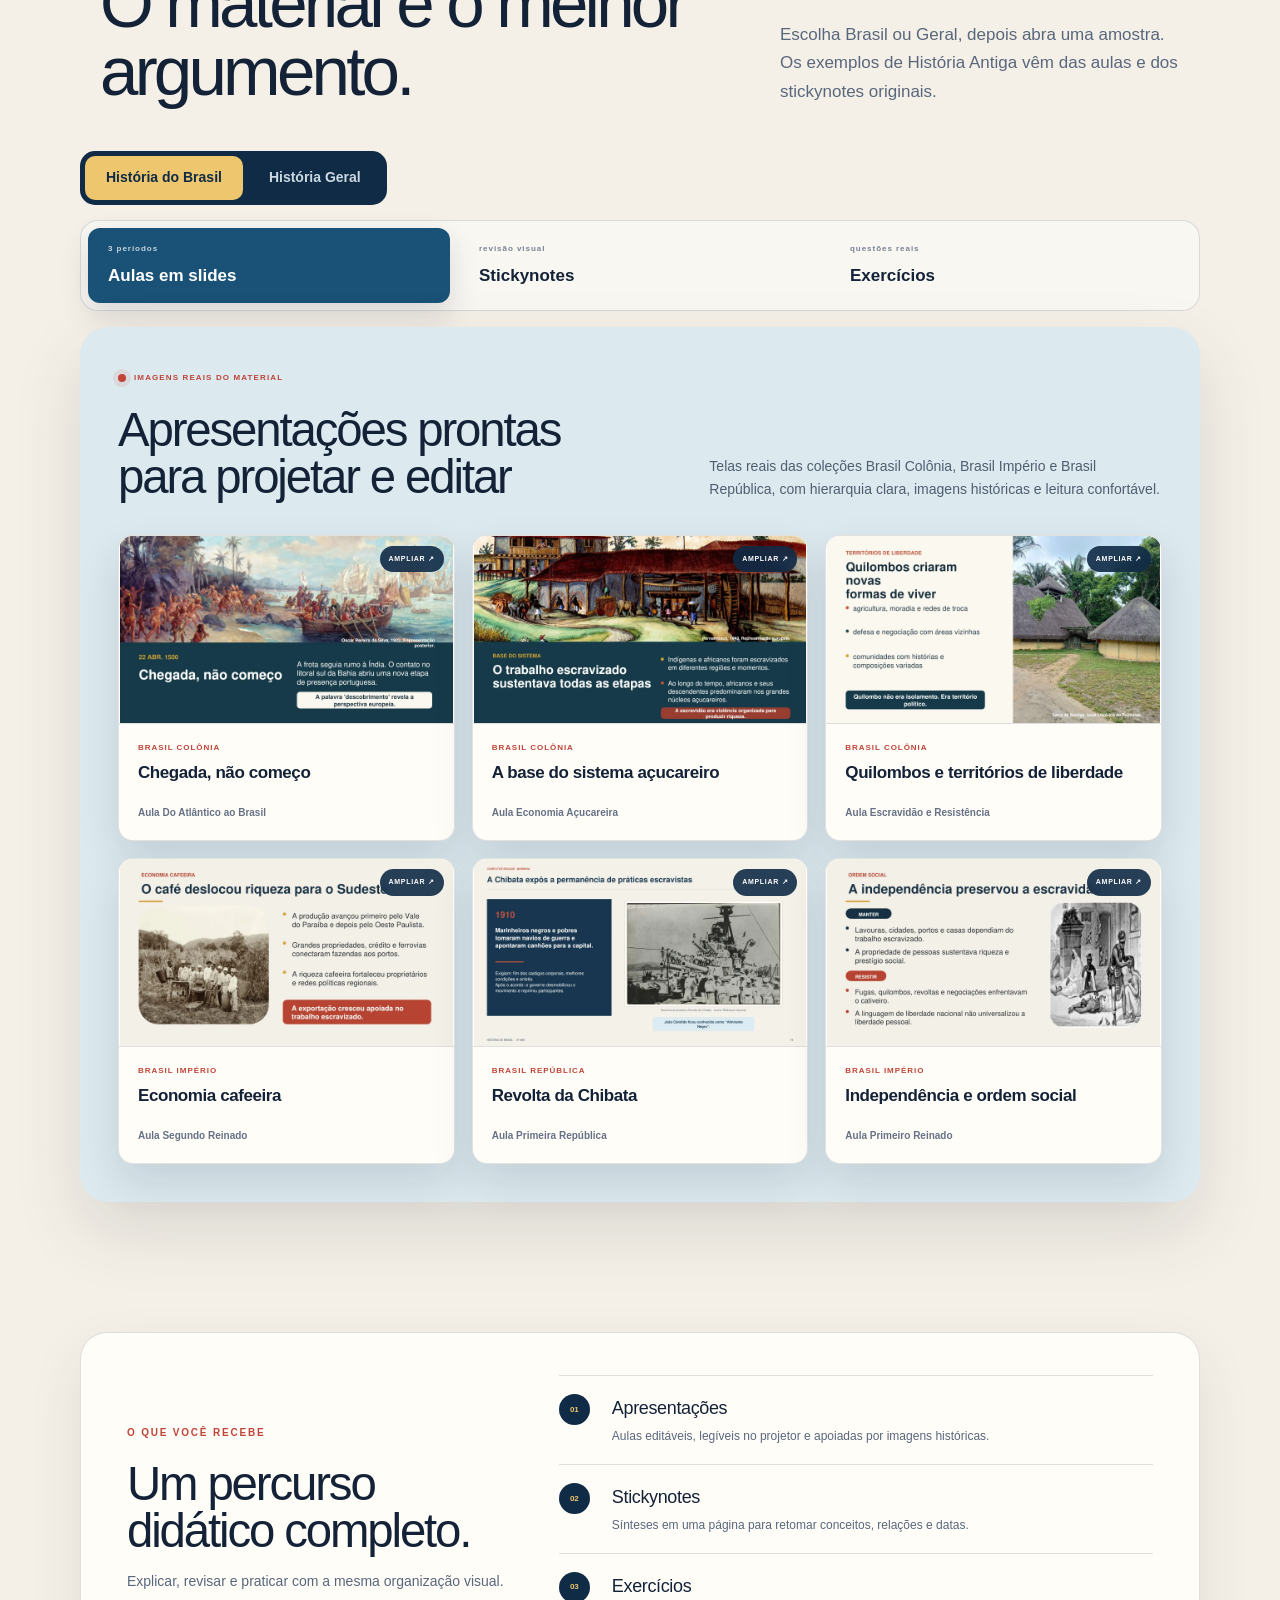
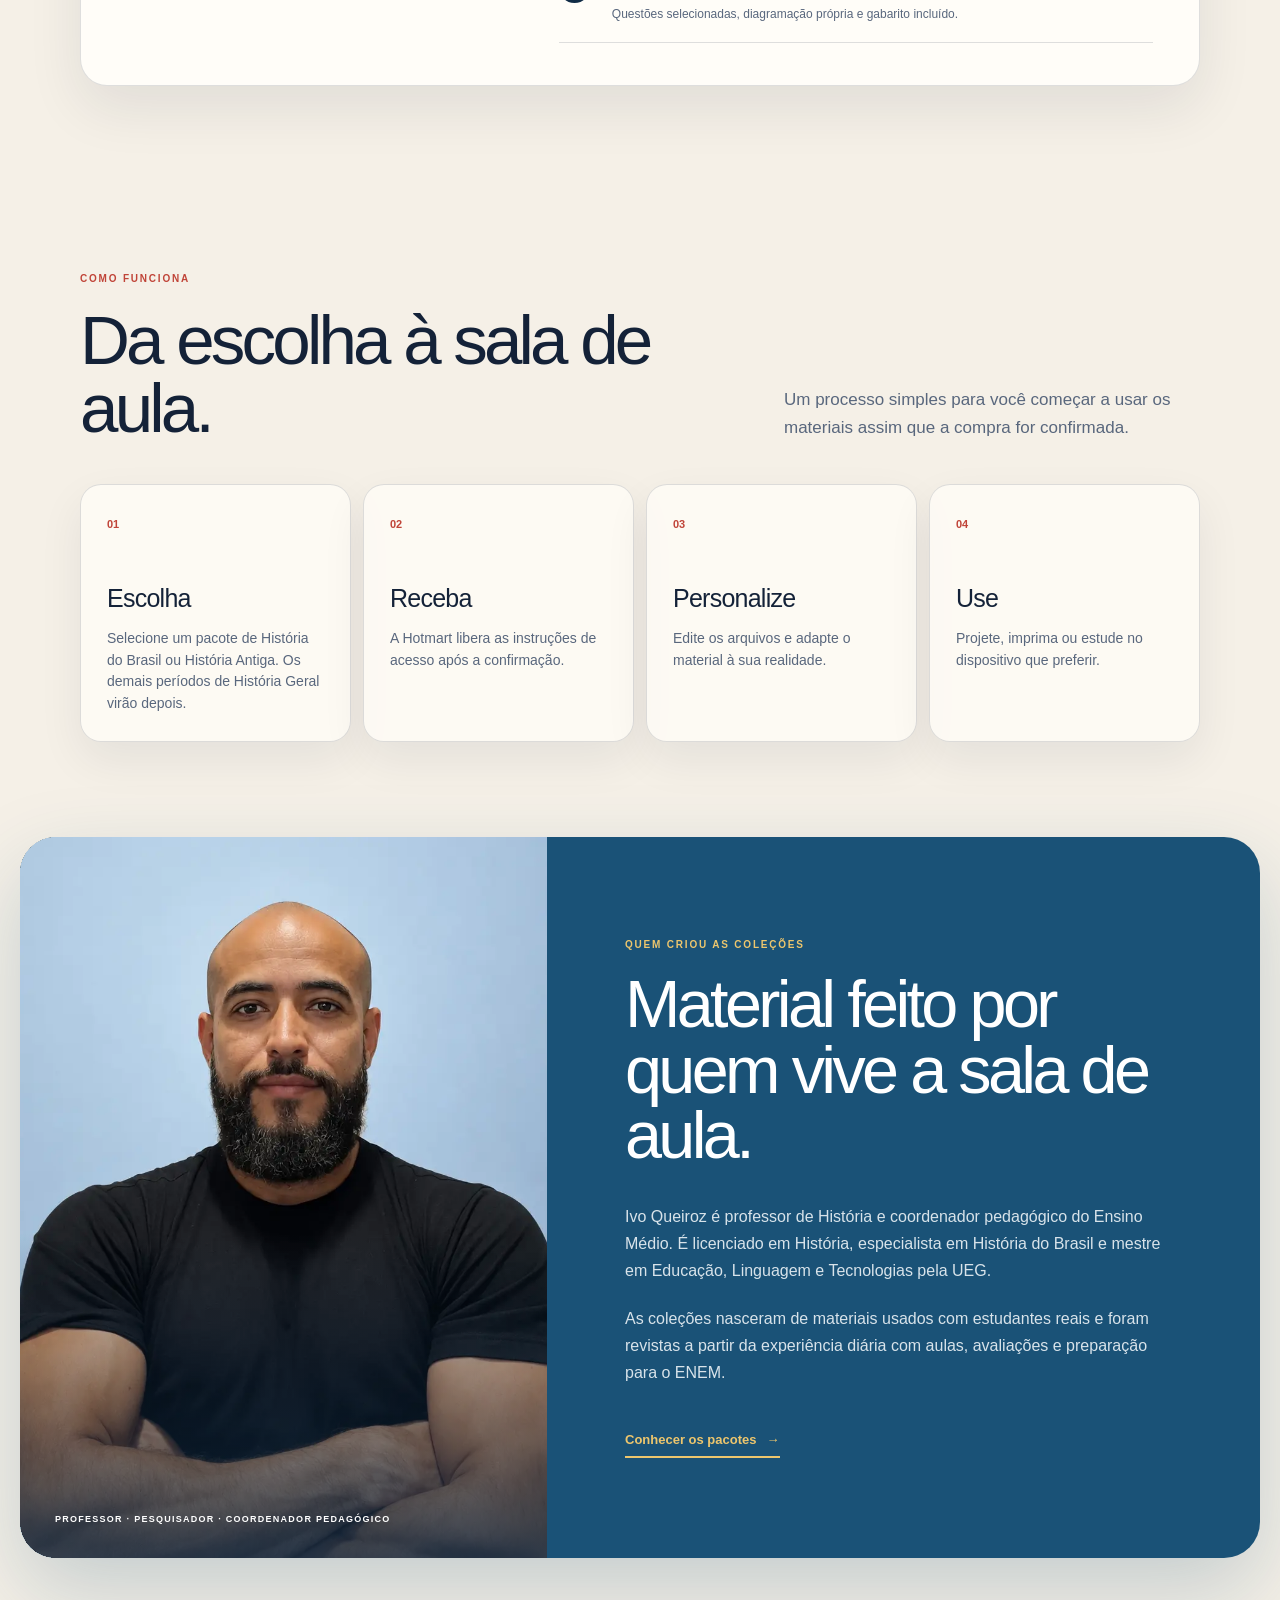
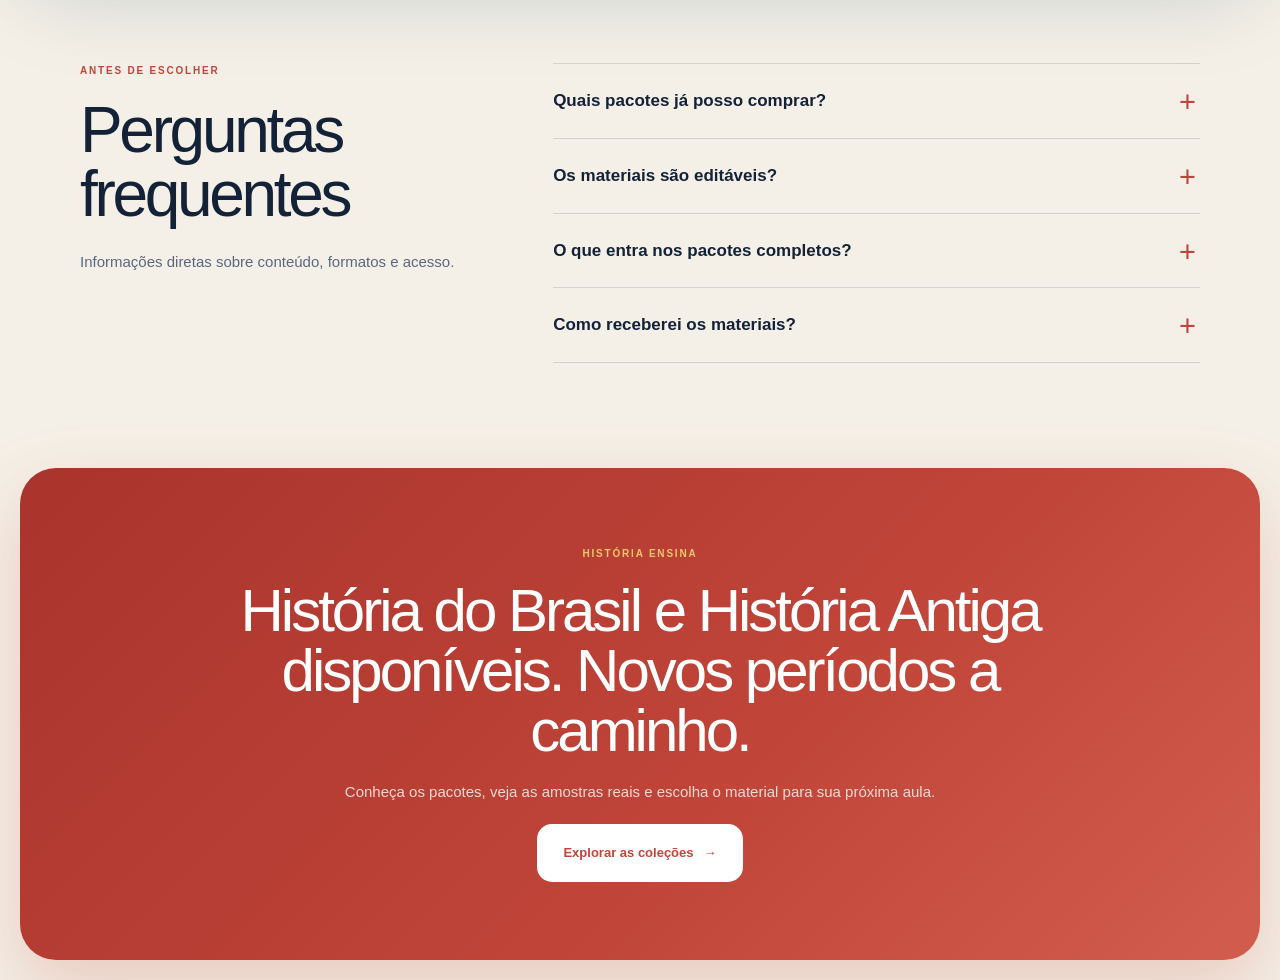
==== commit 801e1af6: "Ativar compra de História Antiga na página de vendas" ====
--- a/index.html
+++ b/index.html
@@ -74,7 +74,7 @@
   </section>
 
   <section class="commerceIntro">
-    <div class="commerceStatement"><p class="sectionLabel">MATERIAL PARA A VIDA REAL</p><h2>O período que você ensina, com material para trabalhar.</h2><p>História do Brasil já está disponível. A linha de História Geral está ganhando novas aulas, stickynotes e listas. As primeiras amostras de História Antiga já podem ser vistas aqui.</p></div>
+    <div class="commerceStatement"><p class="sectionLabel">MATERIAL PARA A VIDA REAL</p><h2>O período que você ensina, com material para trabalhar.</h2><p>História do Brasil e História Antiga já estão disponíveis. As demais coleções de História Geral estão em preparação.</p></div>
     <div class="benefitRail"><article><span>01</span><div><h3>Economize o tempo de preparação</h3><p>Comece por um material sólido, em vez de montar cada aula do zero.</p></div></article><article><span>02</span><div><h3>Projete com segurança</h3><p>Tópicos claros, boa leitura e imagens históricas escolhidas para a sala.</p></div></article><article><span>03</span><div><h3>Conecte aula e revisão</h3><p>Apresentações, stickynotes e exercícios seguem a mesma linha didática.</p></div></article></div>
     <div class="audienceCompact" id="publico"><article><span>PARA PROFESSORES</span><strong>Menos preparação. Mais liberdade para adaptar.</strong><p>Uma base visual consistente, editável e pronta para cada turma.</p></article><article><span>PARA SUA TURMA</span><strong>Mais clareza para ensinar e aprender.</strong><p>Materiais organizados para você conduzir a aula e apoiar a compreensão da turma.</p></article></div>
   </section>
@@ -90,11 +90,11 @@
   </section>
 
   <section class="generalSection" id="geral">
-    <div class="generalIntro"><div><p class="sectionLabel lightLabel">NOVA LINHA · HISTÓRIA GERAL</p><h2>Quatro épocas.<br><em>Uma coleção em construção.</em></h2></div><p>As páginas dos novos pacotes já estão organizadas. História Antiga tem amostras reais para explorar; imagens das outras épocas e links de pagamento serão acrescentados à medida que os pacotes forem finalizados.</p></div>
+    <div class="generalIntro"><div><p class="sectionLabel lightLabel">NOVA LINHA · HISTÓRIA GERAL</p><h2>Quatro épocas.<br><em>Uma coleção em construção.</em></h2></div><p>História Antiga já está disponível, com amostras reais para explorar. Imagens e links de pagamento das demais épocas serão acrescentados quando os pacotes forem finalizados.</p></div>
     <div class="generalGrid" aria-label="Pacotes de História Geral">
       <article class="generalCard general-antiga">
         <div class="generalCardVisual"><span class="generalNumber">01 / 04</span><figure class="generalRealPreview"><img src="materials/aula-antiga-egito-narmer.webp" alt="Tela real de História Antiga: Egito Antigo: Paleta de Narmer" loading="lazy"><figcaption>AMOSTRA REAL · Egito Antigo: Paleta de Narmer</figcaption></figure></div>
-        <div class="generalCardBody"><span class="generalStatus">Em preparação</span><h3>História Antiga</h3><p class="generalPeriod">Das primeiras civilizações ao mundo clássico</p><p class="generalSummary">Egito, Mesopotâmia, Grécia e outros povos da Antiguidade em aulas, revisão visual e exercícios.</p><p class="generalContents">Aulas editáveis · Stickynotes · Listas com gabarito</p><button class="generalCta" type="button" disabled aria-label="Link de pagamento de História Antiga em breve">Pagamento em breve</button><a class="generalSampleLink" href="#materiais">Ver amostras de História Antiga <span aria-hidden="true">→</span></a></div>
+        <div class="generalCardBody"><span class="generalStatus available">Disponível</span><h3>História Antiga</h3><p class="generalPeriod">Das primeiras civilizações ao mundo clássico</p><p class="generalSummary">Egito, Mesopotâmia, Grécia e outros povos da Antiguidade em aulas, revisão visual e exercícios.</p><p class="generalContents">Aulas editáveis · Stickynotes · Listas com gabarito</p><a class="generalCta" href="https://pay.hotmart.com/K107725589Y?bid=1790110112170" target="_blank" rel="noopener noreferrer" aria-label="Comprar História Antiga pela Hotmart">Escolher este pacote <span aria-hidden="true">→</span></a><a class="generalSampleLink" href="#materiais">Ver amostras de História Antiga <span aria-hidden="true">→</span></a></div>
       </article>
       <article class="generalCard general-media">
         <div class="generalCardVisual"><span class="generalNumber">02 / 04</span><div class="generalPreviewPending"><strong>Medieval</strong><span>Imagens do material em breve</span></div></div>
@@ -126,13 +126,12 @@
   </section>
 
   <section class="includedSection"><div class="includedCompact"><div class="includedCompactIntro"><p class="sectionLabel">O QUE VOCÊ RECEBE</p><h2>Um percurso didático completo.</h2><p>Explicar, revisar e praticar com a mesma organização visual.</p></div><div class="includedCompactItems"><article><span>01</span><div><h3>Apresentações</h3><p>Aulas editáveis, legíveis no projetor e apoiadas por imagens históricas.</p></div></article><article><span>02</span><div><h3>Stickynotes</h3><p>Sínteses em uma página para retomar conceitos, relações e datas.</p></div></article><article><span>03</span><div><h3>Exercícios</h3><p>Questões selecionadas, diagramação própria e gabarito incluído.</p></div></article></div></div></section>
-  <section class="stepsV2"><div class="sectionHeading splitHeading"><div><p class="sectionLabel">COMO FUNCIONA</p><h2>Da escolha à sala de aula.</h2></div><p>Um processo simples para você começar a usar os materiais assim que a compra for confirmada.</p></div><div class="stepsGridV2"><article><span>01</span><h3>Escolha</h3><p>Selecione um pacote disponível de História do Brasil. História Geral será liberada depois.</p></article><article><span>02</span><h3>Receba</h3><p>A Hotmart libera as instruções de acesso após a confirmação.</p></article><article><span>03</span><h3>Personalize</h3><p>Edite os arquivos e adapte o material à sua realidade.</p></article><article><span>04</span><h3>Use</h3><p>Projete, imprima ou estude no dispositivo que preferir.</p></article></div></section>
+  <section class="stepsV2"><div class="sectionHeading splitHeading"><div><p class="sectionLabel">COMO FUNCIONA</p><h2>Da escolha à sala de aula.</h2></div><p>Um processo simples para você começar a usar os materiais assim que a compra for confirmada.</p></div><div class="stepsGridV2"><article><span>01</span><h3>Escolha</h3><p>Selecione um pacote de História do Brasil ou História Antiga. Os demais períodos de História Geral virão depois.</p></article><article><span>02</span><h3>Receba</h3><p>A Hotmart libera as instruções de acesso após a confirmação.</p></article><article><span>03</span><h3>Personalize</h3><p>Edite os arquivos e adapte o material à sua realidade.</p></article><article><span>04</span><h3>Use</h3><p>Projete, imprima ou estude no dispositivo que preferir.</p></article></div></section>
   <section class="authorV2" id="autor"><div class="authorImage"><img src="images/ivo-queiroz.webp" alt="Retrato do professor Ivo Queiroz" loading="lazy"><span>PROFESSOR · PESQUISADOR · COORDENADOR PEDAGÓGICO</span></div><div class="authorContent"><p class="sectionLabel lightLabel">QUEM CRIOU AS COLEÇÕES</p><h2>Material feito por quem vive a sala de aula.</h2><p>Ivo Queiroz é professor de História e coordenador pedagógico do Ensino Médio. É licenciado em História, especialista em História do Brasil e mestre em Educação, Linguagem e Tecnologias pela UEG.</p><p>As coleções nasceram de materiais usados com estudantes reais e foram revistas a partir da experiência diária com aulas, avaliações e preparação para o ENEM.</p><a href="#colecoes">Conhecer os pacotes <span aria-hidden="true">→</span></a></div></section>
-  <section class="faqV2"><div class="faqHeading"><p class="sectionLabel">ANTES DE ESCOLHER</p><h2>Perguntas frequentes</h2><p>Informações diretas sobre conteúdo, formatos e acesso.</p></div><div class="faqListV2"><details><summary>Quais pacotes já posso comprar?</summary><p>Brasil Colônia, Brasil Império, Brasil República e História do Brasil Completa. Os pacotes de História Geral estão em preparação e ganharão links de pagamento quando forem lançados.</p></details><details><summary>Os materiais são editáveis?</summary><p>Os pacotes disponíveis de História do Brasil incluem apresentações e stickynotes editáveis, além de listas com gabarito. Essa também é a organização prevista para História Geral.</p></details><details><summary>O que entra nos pacotes completos?</summary><p>História do Brasil Completa reúne Colônia, Império e República, com o bônus de mais de 140 mapas mentais. História Geral Completa reunirá Antiga, Média, Moderna e Contemporânea quando a coleção estiver concluída.</p></details><details><summary>Como receberei os materiais?</summary><p>Após a confirmação da compra, a Hotmart enviará as instruções de acesso ao conteúdo.</p></details></div></section>
-  <section class="closingV2" id="compra"><p class="sectionLabel lightLabel">HISTÓRIA ENSINA</p><h2>História do Brasil disponível. História Geral a caminho.</h2><p>Conheça os pacotes, veja as amostras reais e escolha o material para sua próxima aula.</p><a href="#colecoes">Explorar as coleções <span aria-hidden="true">→</span></a></section>
+  <section class="faqV2"><div class="faqHeading"><p class="sectionLabel">ANTES DE ESCOLHER</p><h2>Perguntas frequentes</h2><p>Informações diretas sobre conteúdo, formatos e acesso.</p></div><div class="faqListV2"><details><summary>Quais pacotes já posso comprar?</summary><p>Brasil Colônia, Brasil Império, Brasil República, História do Brasil Completa e História Antiga. Idade Média, História Moderna, História Contemporânea e História Geral Completa estão em preparação.</p></details><details><summary>Os materiais são editáveis?</summary><p>Os pacotes disponíveis incluem apresentações e stickynotes editáveis, além de listas com gabarito. Essa também é a organização prevista para os demais períodos de História Geral.</p></details><details><summary>O que entra nos pacotes completos?</summary><p>História do Brasil Completa reúne Colônia, Império e República, com o bônus de mais de 140 mapas mentais. História Geral Completa reunirá Antiga, Média, Moderna e Contemporânea quando a coleção estiver concluída.</p></details><details><summary>Como receberei os materiais?</summary><p>Após a confirmação da compra, a Hotmart enviará as instruções de acesso ao conteúdo.</p></details></div></section>
+  <section class="closingV2" id="compra"><p class="sectionLabel lightLabel">HISTÓRIA ENSINA</p><h2>História do Brasil e História Antiga disponíveis. Novos períodos a caminho.</h2><p>Conheça os pacotes, veja as amostras reais e escolha o material para sua próxima aula.</p><a href="#colecoes">Explorar as coleções <span aria-hidden="true">→</span></a></section>
   <a class="mobileStickyCta" href="#colecoes">Ver os pacotes <span aria-hidden="true">→</span></a>
 </main>
 </body>
 </html>
 
-
